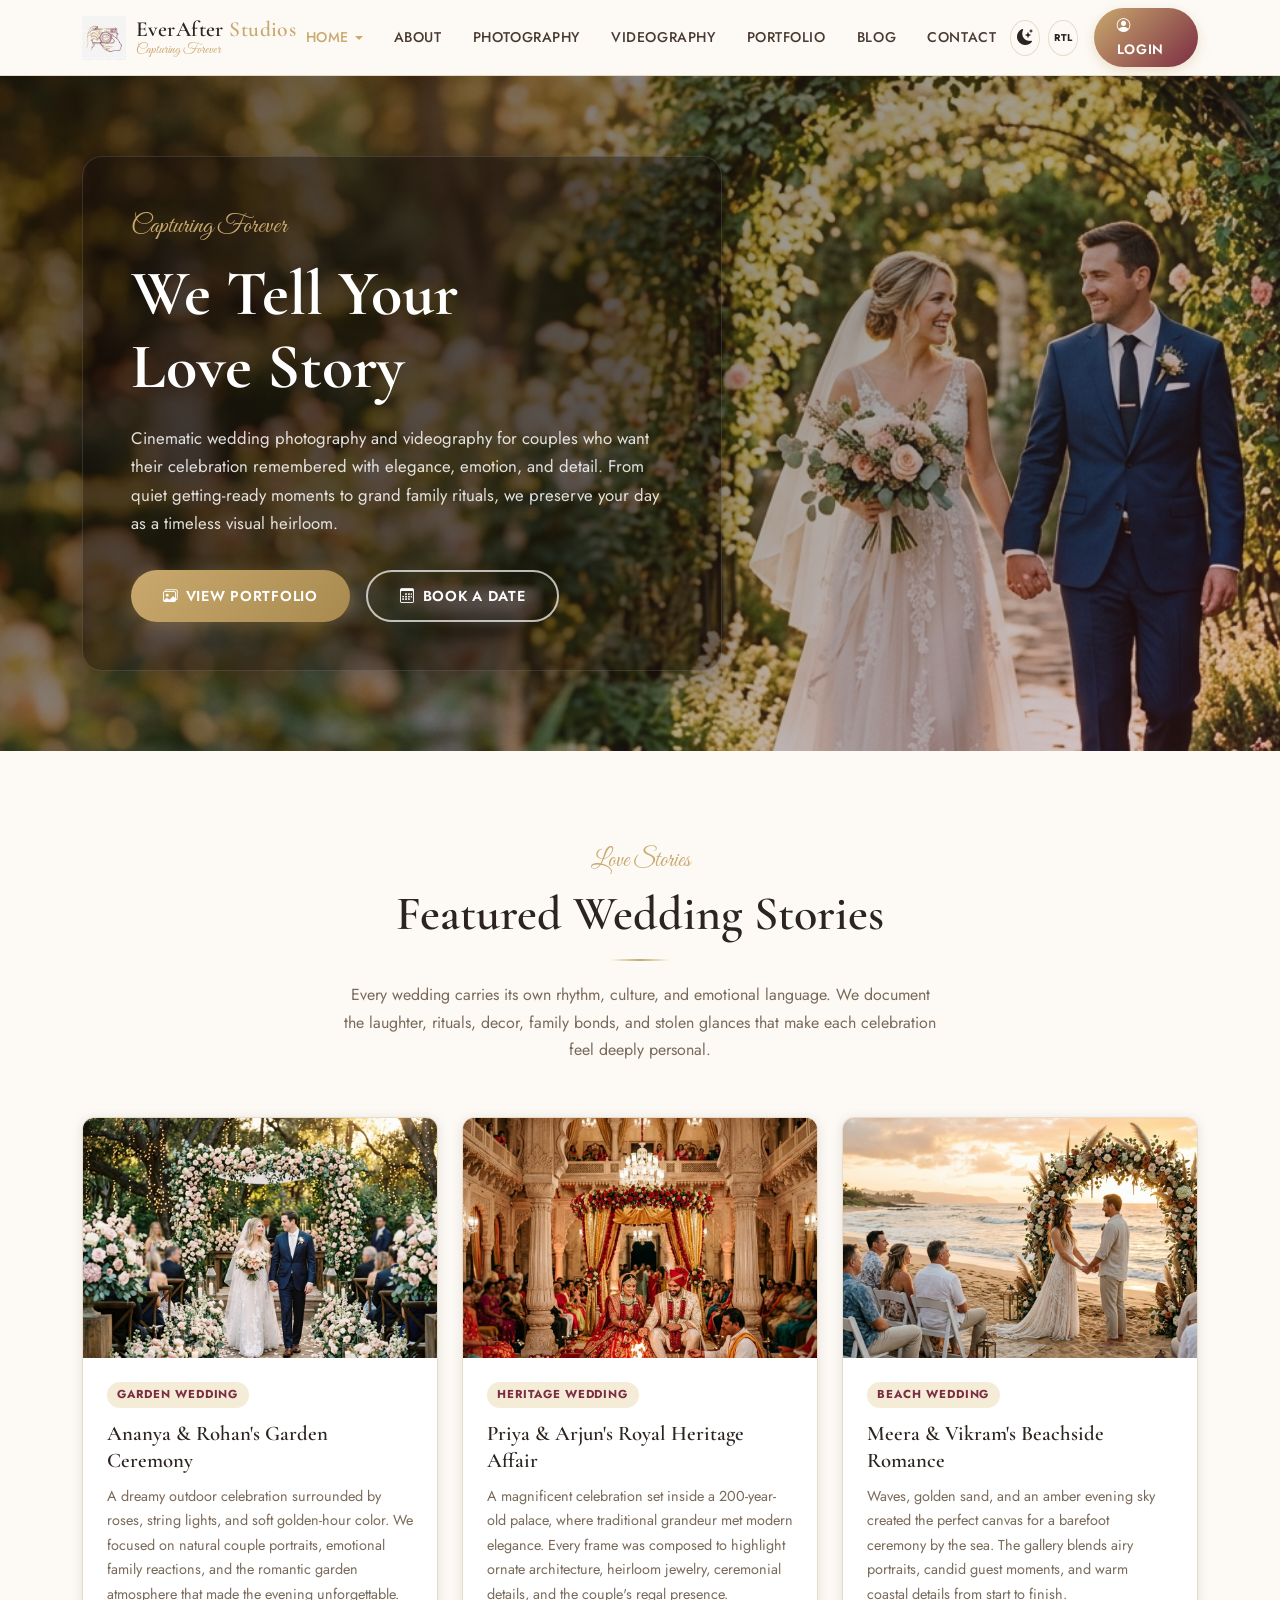
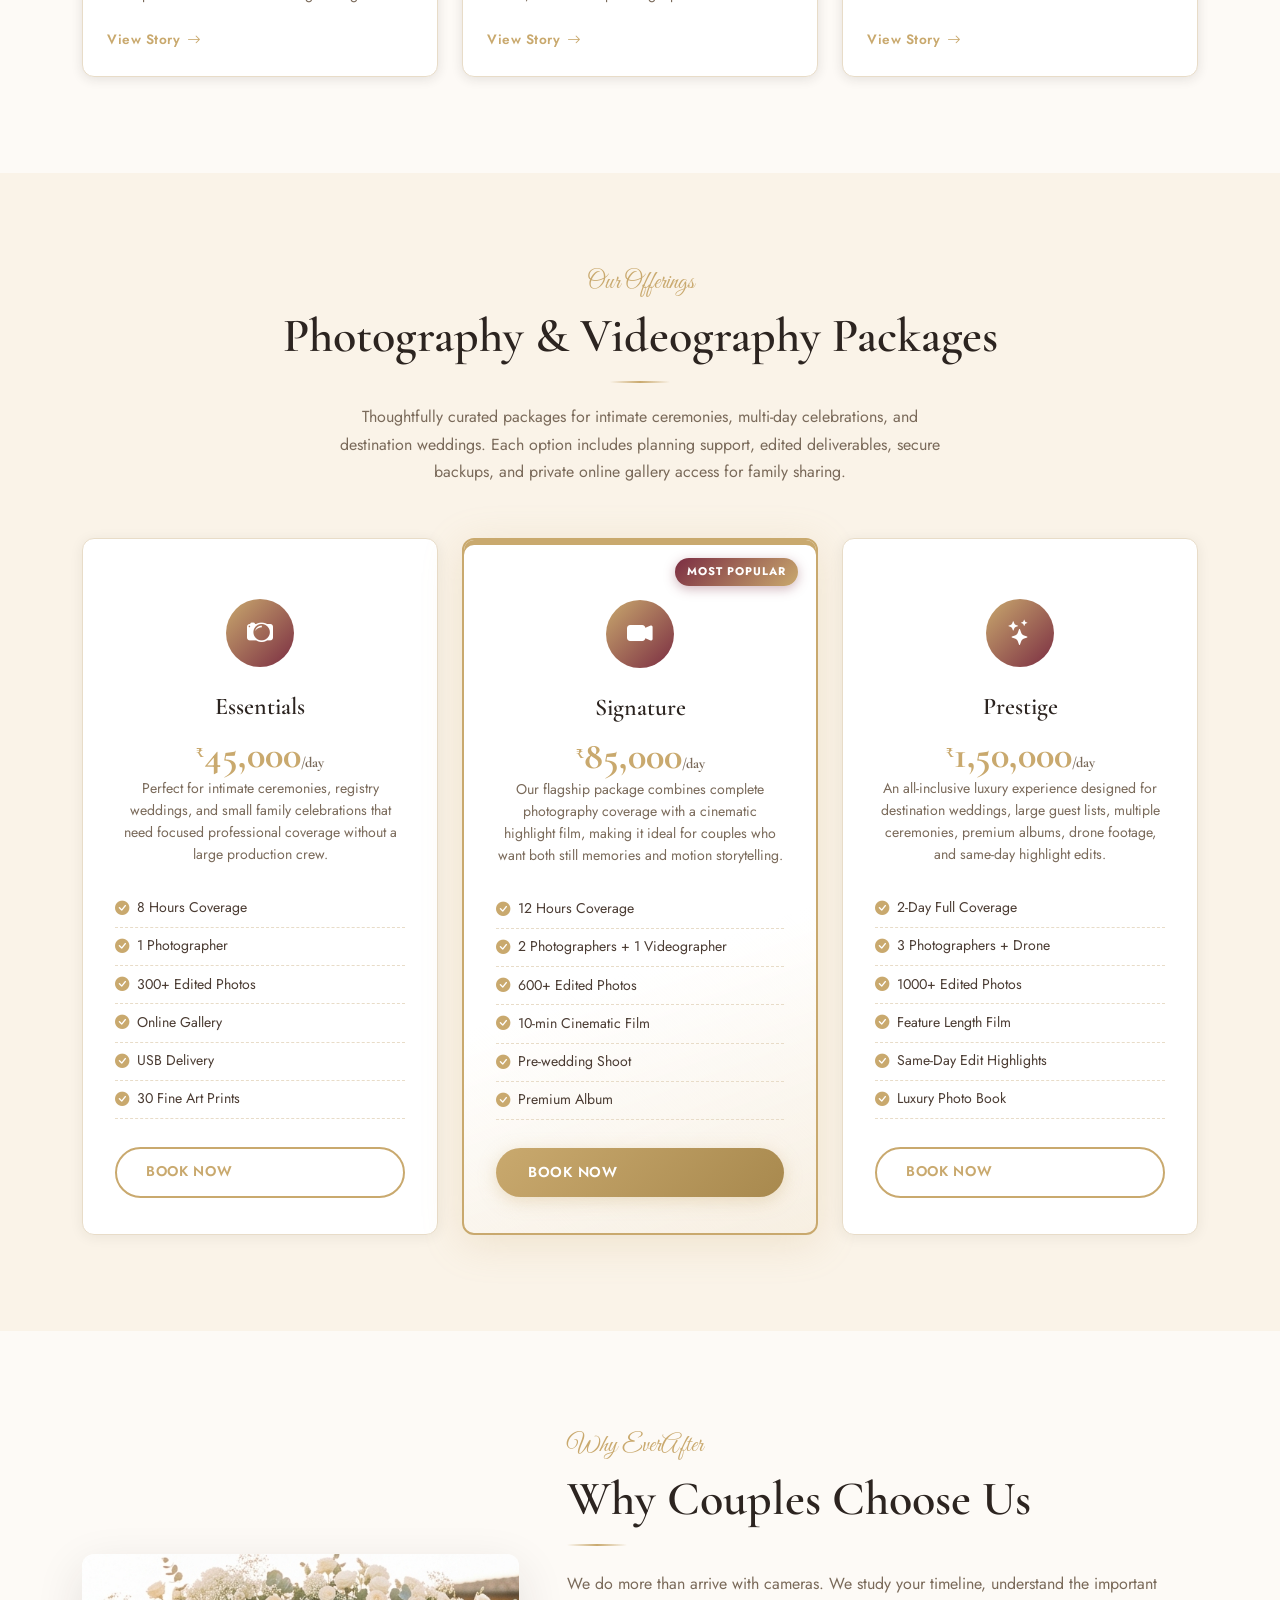
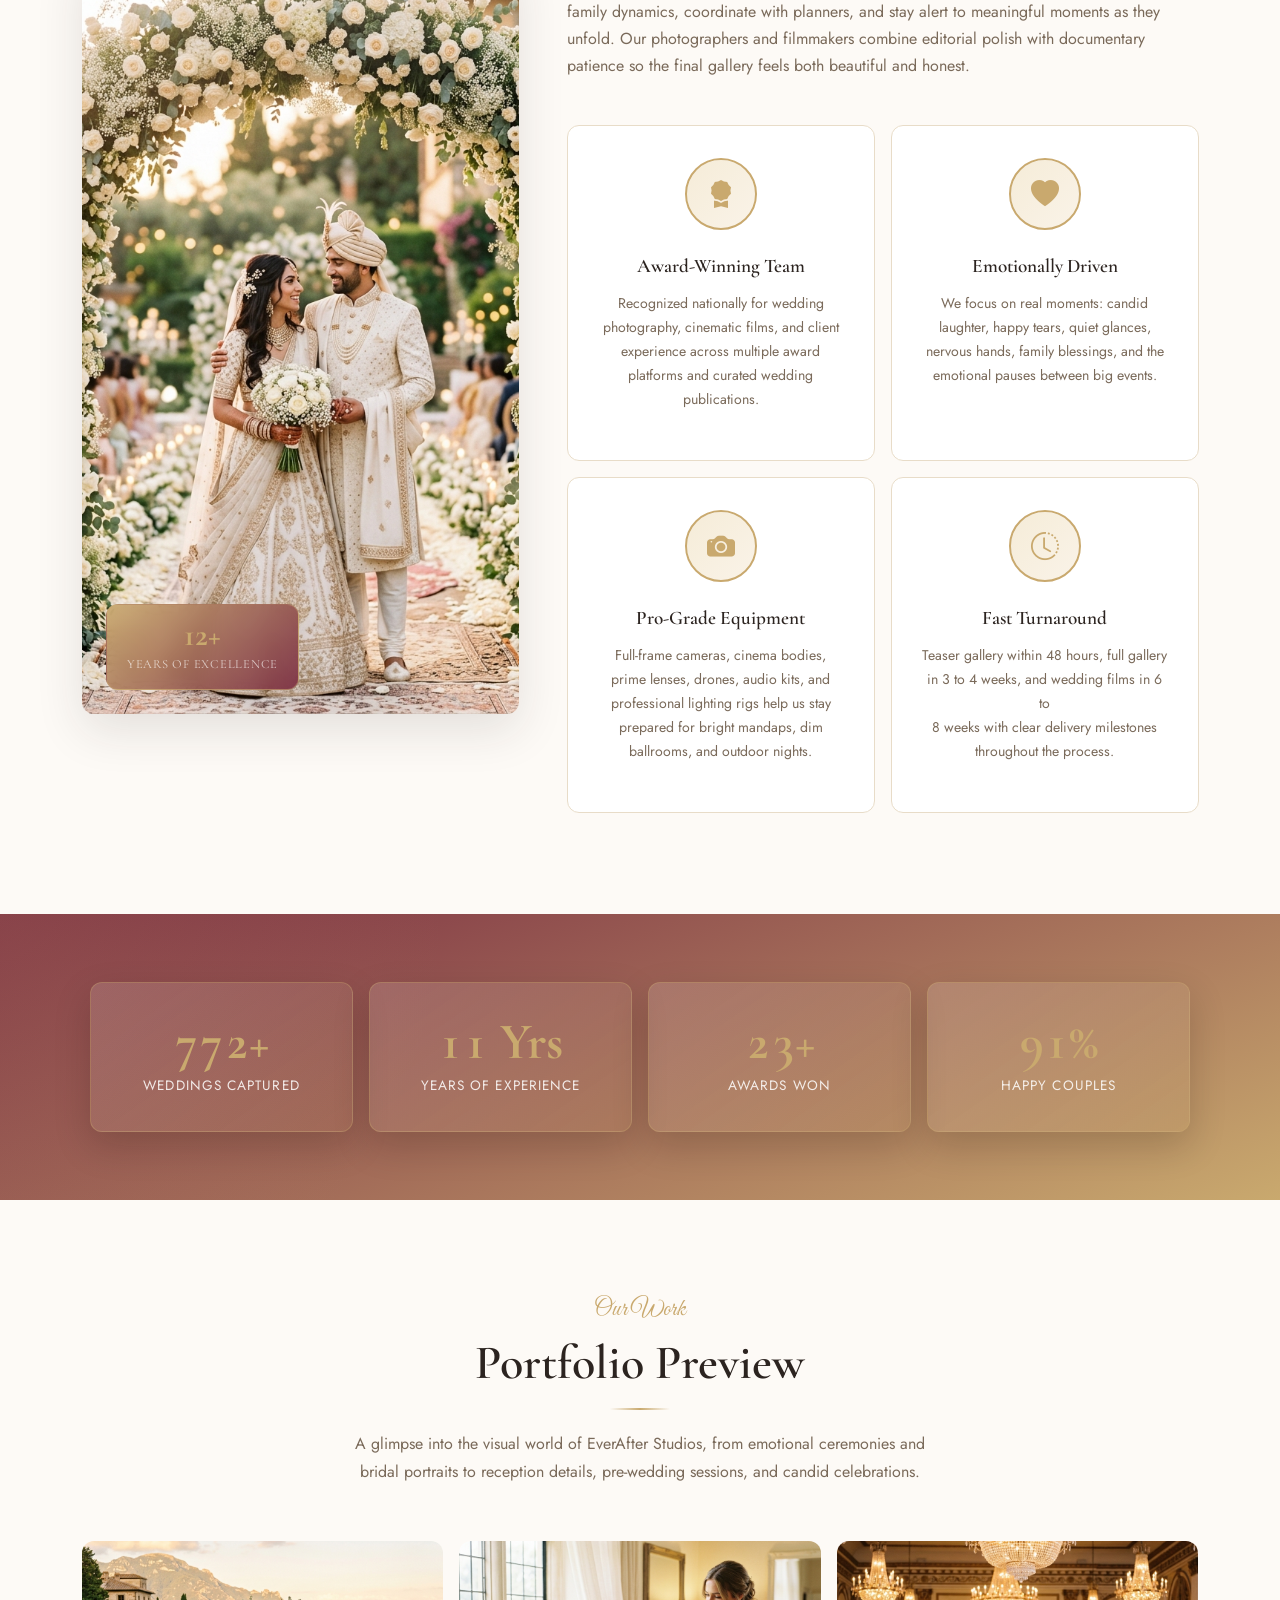
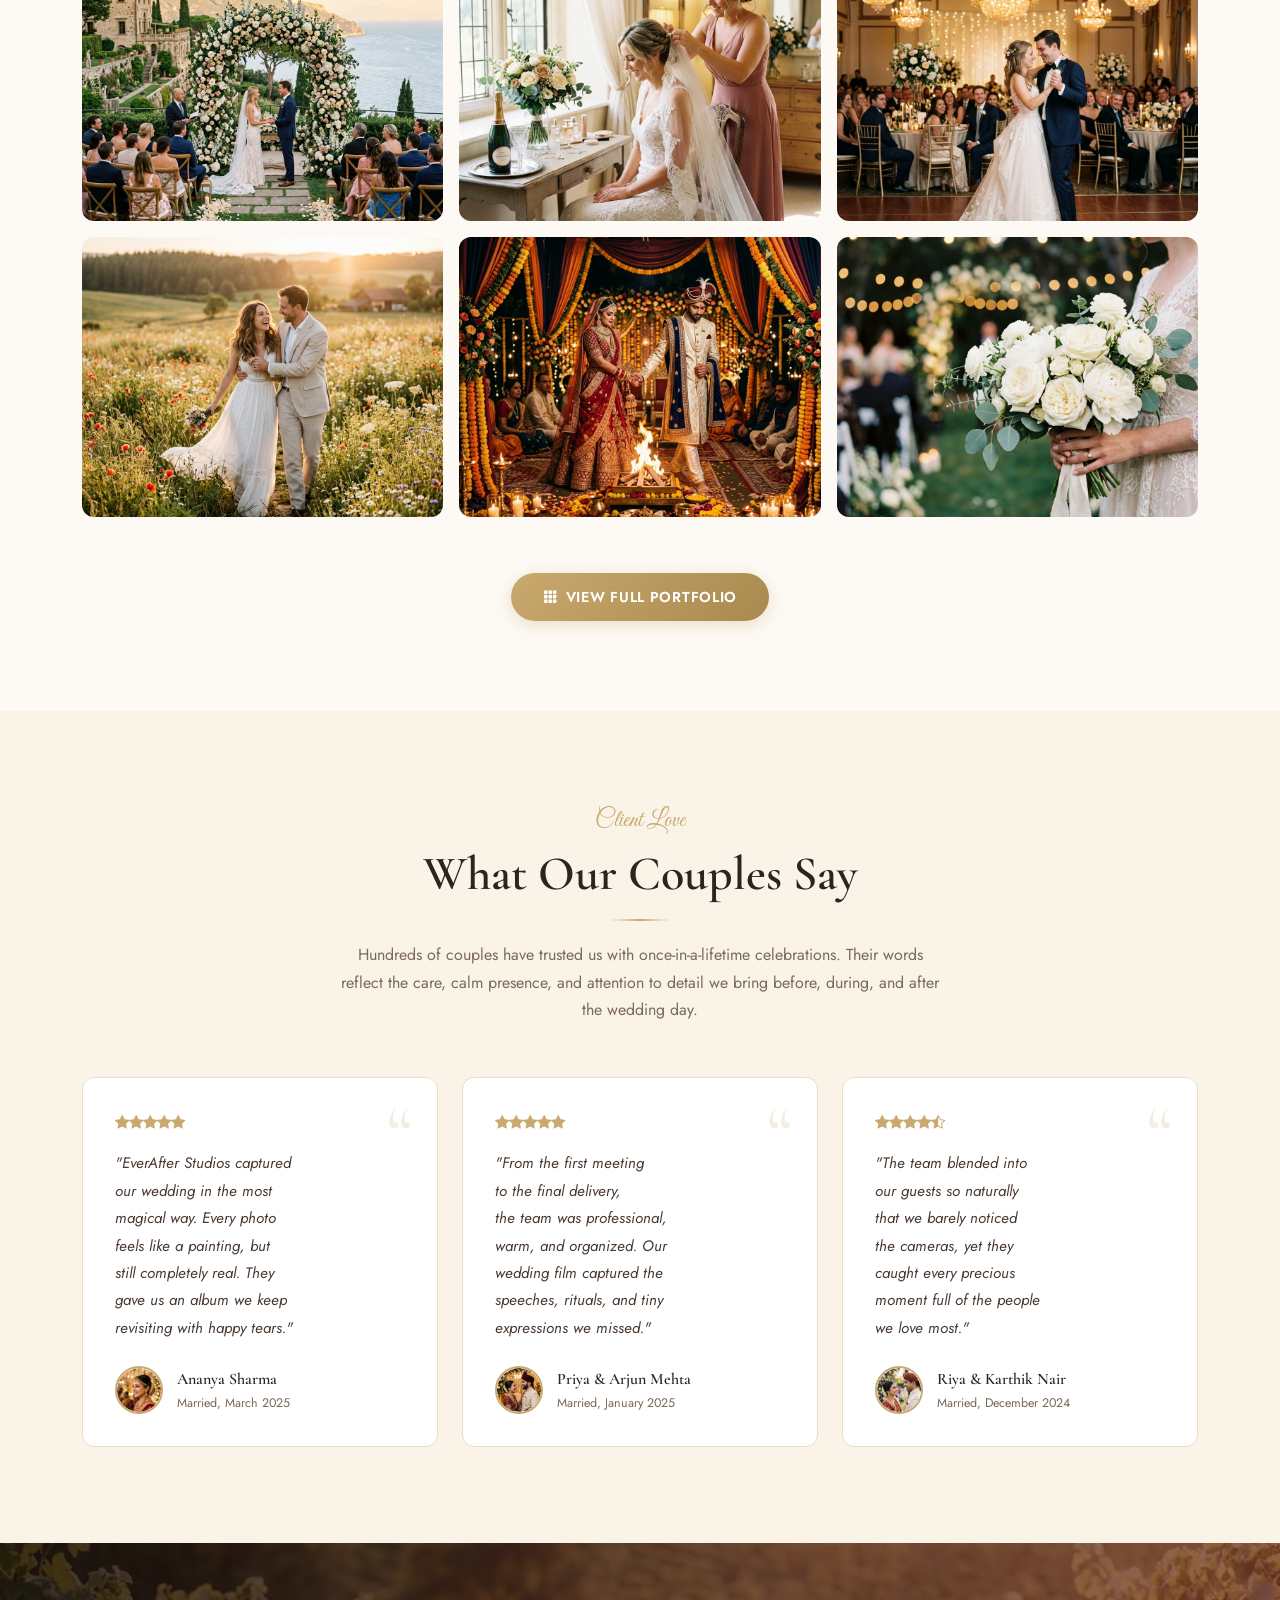
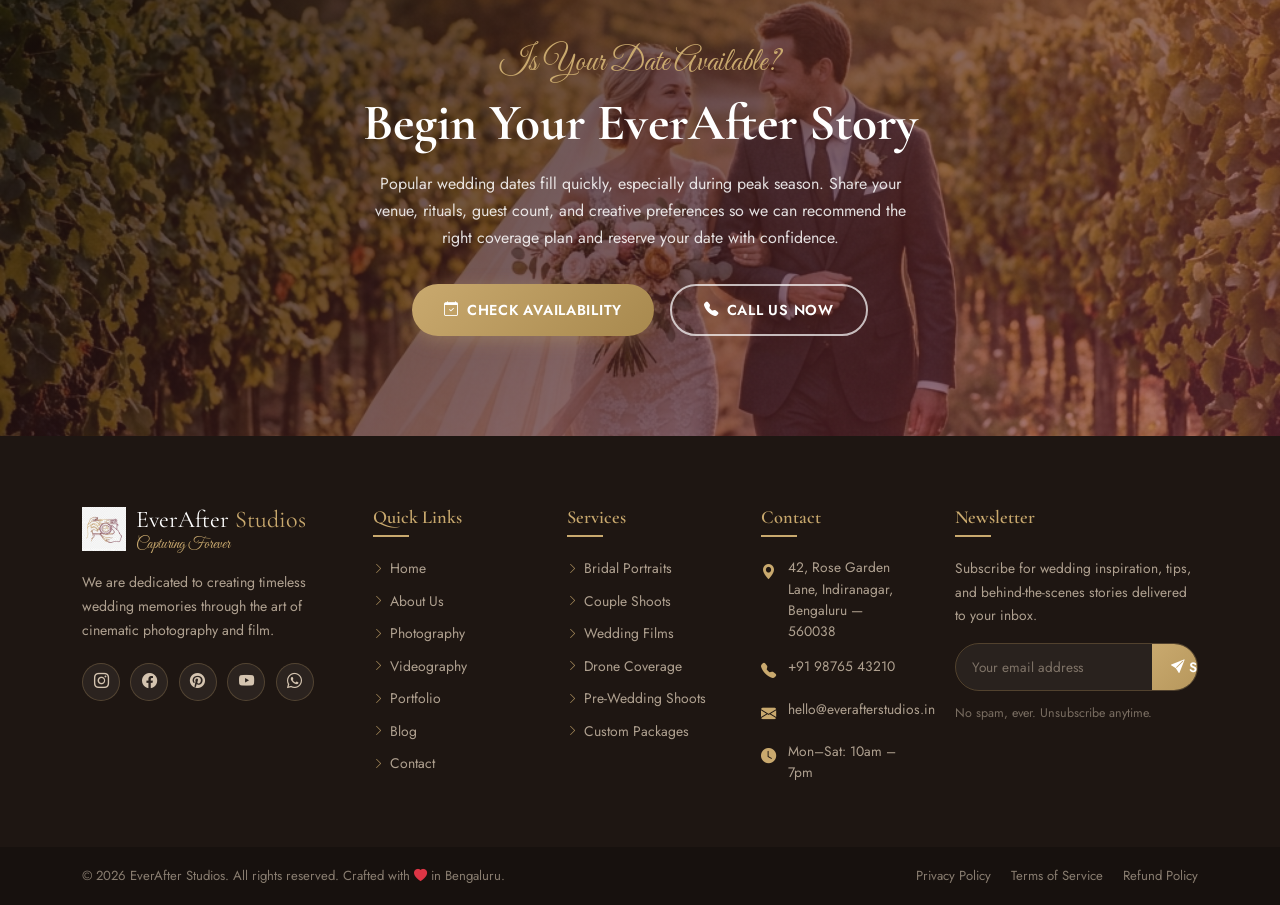
==== index.html @ f7289d17 "changes committed" ====
<!DOCTYPE html>
<html lang="en" dir="ltr" data-theme="light">
<head>
  <meta charset="UTF-8" />
  <meta name="viewport" content="width=device-width, initial-scale=1.0" />
  <link rel="icon" type="image/png" href="assets/images/logo.png" />
  <title>EverAfter Studios — Luxury Wedding Photography & Videography</title>
  <meta name="description" content="EverAfter Studios captures timeless wedding moments with cinematic photography and videography. Premium wedding packages, full portfolio, and booking available." />

  <!-- Bootstrap 5 -->
  <link rel="stylesheet" href="https://cdn.jsdelivr.net/npm/bootstrap@5.3.3/dist/css/bootstrap.min.css" />
  <!-- Bootstrap Icons -->
  <link rel="stylesheet" href="https://cdn.jsdelivr.net/npm/bootstrap-icons@1.11.3/font/bootstrap-icons.min.css" />
  <!-- AOS -->
  <link rel="stylesheet" href="https://cdn.jsdelivr.net/npm/aos@2.3.4/dist/aos.css" />
  <!-- Custom CSS -->
  <link rel="stylesheet" href="assets/css/style.css" />
</head>
<body>

<!-- ═══════════════════════ NAVBAR ═══════════════════════════ -->
<nav class="everafter-navbar navbar navbar-expand-xl" id="mainNavbar">
  <div class="container">
    <!-- Brand -->
    <a class="navbar-brand" href="index.html">
      <img src="assets/images/logo.png" alt="EverAfter Studios Logo" class="brand-logo" onerror="this.style.display='none'" />
      <span class="brand-text"><span class="brand-name">EverAfter <span>Studios</span></span><span class="brand-tagline">Capturing Forever</span></span>
    </a>

    <!-- Mobile: hamburger only -->
    <div class="d-flex align-items-center gap-2 d-xl-none">
      <button class="navbar-toggler" type="button" data-bs-toggle="offcanvas" data-bs-target="#navbarOffcanvas" aria-label="Toggle navigation">
        <span class="navbar-toggler-icon"></span>
      </button>
    </div>

    <!-- Desktop Nav -->
    <div class="collapse navbar-collapse" id="navbarCollapse">
      <ul class="navbar-nav mx-auto gap-1">
        <li class="nav-item dropdown">
          <a class="nav-link dropdown-toggle active" href="#" role="button" data-bs-toggle="dropdown" data-page="index.html">Home</a>
          <ul class="dropdown-menu">
            <li><a class="dropdown-item" href="index.html">Home 1</a></li>
            <li><a class="dropdown-item" href="home2.html">Home 2</a></li>
          </ul>
        </li>
        <li class="nav-item"><a class="nav-link" href="about.html" data-page="about.html">About</a></li>
        <li class="nav-item"><a class="nav-link" href="photography.html" data-page="photography.html">Photography</a></li>
        <li class="nav-item"><a class="nav-link" href="videography.html" data-page="videography.html">Videography</a></li>
        <li class="nav-item"><a class="nav-link" href="portfolio.html" data-page="portfolio.html">Portfolio</a></li>
        <li class="nav-item"><a class="nav-link" href="blog.html" data-page="blog.html">Blog</a></li>
        <li class="nav-item"><a class="nav-link" href="contact.html" data-page="contact.html">Contact</a></li>
      </ul>
      <div class="d-flex align-items-center gap-2">
        <button class="nav-toggle-btn theme-toggle-btn" aria-label="Toggle theme">
          <i class="bi bi-moon-stars-fill theme-icon"></i>
        </button>
        <button class="nav-toggle-btn rtl-toggle-btn" aria-label="Toggle RTL">
          <span class="rtl-icon" aria-hidden="true">RTL</span>
        </button>
        <a href="login.html" class="btn-nav-login nav-link ms-2">
          <i class="bi bi-person-circle me-1"></i> Login
        </a>
      </div>
    </div>
  </div>
</nav>

<!-- Mobile Offcanvas -->
<div class="offcanvas offcanvas-start" id="navbarOffcanvas" tabindex="-1" aria-labelledby="offcanvasLabel">
  <div class="offcanvas-header">
    <a href="index.html" class="navbar-brand">
      <img src="assets/images/logo.png" alt="Logo" class="brand-logo" onerror="this.style.display='none'" />
      <span class="brand-text"><span class="brand-name">EverAfter <span>Studios</span></span><span class="brand-tagline">Capturing Forever</span></span>
    </a>
    <button type="button" class="btn-close" data-bs-dismiss="offcanvas" aria-label="Close"></button>
  </div>
  <div class="offcanvas-body d-flex flex-column p-0">
    <ul class="navbar-nav flex-column">
      <li class="nav-item dropdown">
        <a class="nav-link dropdown-toggle active" href="#" role="button" data-bs-toggle="dropdown" aria-expanded="false">Home</a>
        <ul class="dropdown-menu mobile-home-menu">
          <li><a class="dropdown-item active" href="index.html" data-page="index.html">Home 1</a></li>
          <li><a class="dropdown-item" href="home2.html" data-page="home2.html">Home 2</a></li>
        </ul>
      </li>
      <li class="nav-item"><a class="nav-link" href="about.html" data-page="about.html">About</a></li>
      <li class="nav-item"><a class="nav-link" href="photography.html" data-page="photography.html">Photography</a></li>
      <li class="nav-item"><a class="nav-link" href="videography.html" data-page="videography.html">Videography</a></li>
      <li class="nav-item"><a class="nav-link" href="portfolio.html" data-page="portfolio.html">Portfolio</a></li>
      <li class="nav-item"><a class="nav-link" href="blog.html" data-page="blog.html">Blog</a></li>
      <li class="nav-item"><a class="nav-link" href="contact.html" data-page="contact.html">Contact</a></li>
      <li class="nav-item px-3 py-2">
        <a href="login.html" class="btn-nav-login d-inline-flex align-items-center gap-2 w-100 justify-content-center">
          <i class="bi bi-person-circle"></i> Login
        </a>
      </li>
    </ul>
    <div class="mobile-toggles mt-auto">
      <button class="nav-toggle-btn theme-toggle-btn" aria-label="Toggle theme">
        <i class="bi bi-moon-stars-fill theme-icon"></i>
      </button>
      
      <button class="nav-toggle-btn rtl-toggle-btn" aria-label="Toggle RTL">
        <span class="rtl-icon" aria-hidden="true">RTL</span>
      </button>
    </div>
  </div>
</div>

<!-- ════════════════════════ HERO BANNER ══════════════════════ -->
<section class="page-banner hero-banner">
  <img src="assets/images/home1-hero.jpg" alt="Luxury Wedding Photography" class="banner-img" />
  <div class="banner-overlay"></div>
  <div class="banner-content">
    <div class="container">
      <div class="row">
        <div class="col-lg-7" data-aos="fade-up" data-aos-duration="1100">
          <div class="banner-card">
            <span class="banner-tag">Capturing Forever</span>
            <h1 class="banner-title">We Tell Your<br />Love Story</h1>
            <p class="banner-desc">Cinematic wedding photography and videography for couples who want their celebration remembered with elegance, emotion, and detail. From quiet getting-ready moments to grand family rituals, we preserve your day as a timeless visual heirloom.</p>
            <div class="d-flex flex-wrap gap-3">
              <a href="portfolio.html" class="btn-primary-ea">
                <i class="bi bi-images"></i> View Portfolio
              </a>
              <a href="contact.html" class="btn-outline-ea">
                <i class="bi bi-calendar3"></i> Book a Date
              </a>
            </div>
          </div>
        </div>
      </div>
    </div>
  </div>
</section>

<!-- ═══════════════ FEATURED WEDDING STORIES ═══════════════ -->
<section class="section-pad">
  <div class="container">
    <div class="text-center mb-5" data-aos="fade-up">
      <span class="section-label">Love Stories</span>
      <h2 class="section-title">Featured Wedding Stories</h2>
      <div class="gold-divider"></div>
      <p class="section-subtitle">Every wedding carries its own rhythm, culture, and emotional language. We document the laughter, rituals, decor, family bonds, and stolen glances that make each celebration feel deeply personal.</p>
    </div>
    <div class="row g-4 row-center-last">
      <div class="col-md-6 col-lg-4" data-aos="fade-up" data-aos-delay="100">
        <div class="card-equal-height">
          <div class="card-img-wrapper">
            <img src="assets/images/story-garden.jpg" alt="Ananya & Rohan Wedding" class="card-img-fixed" onerror="this.style.background='linear-gradient(135deg,#C9A96E,#7B2D42)';this.style.height='240px'" />
          </div>
          <div class="card-body-ea">
            <span class="blog-cat">Garden Wedding</span>
            <h3 class="card-title-ea">Ananya &amp; Rohan's Garden Ceremony</h3>
            <p class="card-text-ea">A dreamy outdoor celebration surrounded by roses, string lights, and soft golden-hour color. We focused on natural couple portraits, emotional family reactions, and the romantic garden atmosphere that made the evening unforgettable.</p>
            <div class="card-footer-ea">
              <a href="portfolio.html" class="blog-read-more">View Story <i class="bi bi-arrow-right"></i></a>
            </div>
          </div>
        </div>
      </div>
      <div class="col-md-6 col-lg-4" data-aos="fade-up" data-aos-delay="200">
        <div class="card-equal-height">
          <div class="card-img-wrapper">
            <img src="assets/images/story-heritage.jpg" alt="Priya & Arjun Wedding" class="card-img-fixed" onerror="this.style.background='linear-gradient(135deg,#C08080,#C9A96E)';this.style.height='240px'" />
          </div>
          <div class="card-body-ea">
            <span class="blog-cat">Heritage Wedding</span>
            <h3 class="card-title-ea">Priya &amp; Arjun's Royal Heritage Affair</h3>
            <p class="card-text-ea">A magnificent celebration set inside a 200-year-old palace, where traditional grandeur met modern elegance. Every frame was composed to highlight ornate architecture, heirloom jewelry, ceremonial details, and the couple's regal presence.</p>
            <div class="card-footer-ea">
              <a href="portfolio.html" class="blog-read-more">View Story <i class="bi bi-arrow-right"></i></a>
            </div>
          </div>
        </div>
      </div>
      <div class="col-md-6 col-lg-4" data-aos="fade-up" data-aos-delay="300">
        <div class="card-equal-height">
          <div class="card-img-wrapper">
            <img src="assets/images/story-beach.jpg" alt="Meera & Vikram Wedding" class="card-img-fixed" onerror="this.style.background='linear-gradient(135deg,#7B2D42,#C9A96E)';this.style.height='240px'" />
          </div>
          <div class="card-body-ea">
            <span class="blog-cat">Beach Wedding</span>
            <h3 class="card-title-ea">Meera &amp; Vikram's Beachside Romance</h3>
            <p class="card-text-ea beachside-story-text">
              <span class="beach-line-mobile">Waves, golden sand, and an amber evening sky created the perfect canvas for a barefoot ceremony by the sea. The gallery blends airy portraits, candid guest moments, and warm coastal details from start to finish.</span>
              <span class="beach-line-tablet">Waves, golden sand, and an amber</span><span class="beach-line-tablet">evening sky created the perfect</span><span class="beach-line-tablet">canvas for a barefoot ceremony by</span><span class="beach-line-tablet">the sea. The gallery blends airy</span><span class="beach-line-tablet">portraits, candid guest moments,</span><span class="beach-line-tablet">and warm coastal details from</span><span class="beach-line-tablet">start to finish.</span>
              <span class="beach-line-desktop">Waves, golden sand, and an amber evening sky</span><span class="beach-line-desktop">created the perfect canvas for a barefoot</span><span class="beach-line-desktop">ceremony by the sea. The gallery blends airy</span><span class="beach-line-desktop">portraits, candid guest moments, and warm</span><span class="beach-line-desktop">coastal details from start to finish.</span>
            </p>
            <div class="card-footer-ea">
              <a href="portfolio.html" class="blog-read-more">View Story <i class="bi bi-arrow-right"></i></a>
            </div>
          </div>
        </div>
      </div>
    </div>
  </div>
</section>

<!-- ═════════════════════ PACKAGES ════════════════════════ -->
<section class="section-pad bg-surface">
  <div class="container">
    <div class="text-center mb-5" data-aos="fade-up">
      <span class="section-label">Our Offerings</span>
      <h2 class="section-title">Photography &amp; Videography Packages</h2>
      <div class="gold-divider"></div>
      <p class="section-subtitle">Thoughtfully curated packages for intimate ceremonies, multi-day celebrations, and destination weddings. Each option includes planning support, edited deliverables, secure backups, and private online gallery access for family sharing.</p>
    </div>
    <div class="row g-4 row-center-last">
      <div class="col-md-6 col-lg-4" data-aos="zoom-in" data-aos-delay="100">
        <div class="package-card h-100">
          <div class="package-icon"><i class="bi bi-camera2"></i></div>
          <div class="package-name">Essentials</div>
          <div class="package-price"><sup>&#8377;</sup>45,000<span>/day</span></div>
          <p class="package-desc">Perfect for intimate ceremonies, registry weddings, and small family celebrations that need focused professional coverage without a large production crew.</p>
          <ul class="package-features">
            <li><i class="bi bi-check-circle-fill"></i> 8 Hours Coverage</li>
            <li><i class="bi bi-check-circle-fill"></i> 1 Photographer</li>
            <li><i class="bi bi-check-circle-fill"></i> 300+ Edited Photos</li>
            <li><i class="bi bi-check-circle-fill"></i> Online Gallery</li>
            <li><i class="bi bi-check-circle-fill"></i> USB Delivery</li>
            <li><i class="bi bi-check-circle-fill"></i> 30 Fine Art Prints</li>
          </ul>
          <a href="contact.html" class="btn-outline-gold mt-auto">Book Now</a>
        </div>
      </div>
      <div class="col-md-6 col-lg-4" data-aos="zoom-in" data-aos-delay="200">
        <div class="package-card featured h-100">
          <span class="package-badge">Most Popular</span>
          <div class="package-icon"><i class="bi bi-camera-video-fill"></i></div>
          <div class="package-name">Signature</div>
          <div class="package-price"><sup>&#8377;</sup>85,000<span>/day</span></div>
          <p class="package-desc">Our flagship package combines complete photography coverage with a cinematic highlight film, making it ideal for couples who want both still memories and motion storytelling.</p>
          <ul class="package-features">
            <li><i class="bi bi-check-circle-fill"></i> 12 Hours Coverage</li>
            <li><i class="bi bi-check-circle-fill"></i> 2 Photographers + 1 Videographer</li>
            <li><i class="bi bi-check-circle-fill"></i> 600+ Edited Photos</li>
            <li><i class="bi bi-check-circle-fill"></i> 10-min Cinematic Film</li>
            <li><i class="bi bi-check-circle-fill"></i> Pre-wedding Shoot</li>
            <li><i class="bi bi-check-circle-fill"></i> Premium Album</li>
          </ul>
          <a href="contact.html" class="btn-primary-ea mt-auto">Book Now</a>
        </div>
      </div>
      <div class="col-md-6 col-lg-4" data-aos="zoom-in" data-aos-delay="300">
        <div class="package-card h-100">
          <div class="package-icon"><i class="bi bi-stars"></i></div>
          <div class="package-name">Prestige</div>
          <div class="package-price"><sup>&#8377;</sup>1,50,000<span>/day</span></div>
          <p class="package-desc">An all-inclusive luxury experience designed for destination weddings, large guest lists, multiple ceremonies, premium albums, drone footage, and same-day highlight edits.</p>
          <ul class="package-features">
            <li><i class="bi bi-check-circle-fill"></i> 2-Day Full Coverage</li>
            <li><i class="bi bi-check-circle-fill"></i> 3 Photographers + Drone</li>
            <li><i class="bi bi-check-circle-fill"></i> 1000+ Edited Photos</li>
            <li><i class="bi bi-check-circle-fill"></i> Feature Length Film</li>
            <li><i class="bi bi-check-circle-fill"></i> Same-Day Edit Highlights</li>
            <li><i class="bi bi-check-circle-fill"></i> Luxury Photo Book</li>
          </ul>
          <a href="contact.html" class="btn-outline-gold mt-auto">Book Now</a>
        </div>
      </div>
    </div>
  </div>
</section>

<!-- ═══════════════════ WHY CHOOSE US ══════════════════════ -->
<section class="section-pad">
  <div class="container">
    <div class="row align-items-center g-5">
      <div class="col-lg-5 pt-lg-4" data-aos="fade-right" data-aos-duration="1100">
        <div class="img-reveal-wrap home-why-image">
          <img src="assets/images/gallery-06.jpg" alt="EverAfter Studios Photographer" onerror="this.style.background='linear-gradient(135deg,#C9A96E22,#7B2D4222)';this.alt=''" />
          <div class="img-badge">
            <div class="badge-num">12+</div>
            <div class="badge-lbl">Years of Excellence</div>
          </div>
        </div>
      </div>
      <div class="col-lg-7" data-aos="fade-left" data-aos-duration="1100">
        <span class="section-label">Why EverAfter</span>
        <h2 class="section-title text-start">Why Couples Choose Us</h2>
        <div class="gold-divider" style="margin:0 0 1.5rem"></div>
        <p class="text-muted-ea mb-4">We do more than arrive with cameras. We study your timeline, understand the important family dynamics, coordinate with planners, and stay alert to meaningful moments as they unfold. Our photographers and filmmakers combine editorial polish with documentary patience so the final gallery feels both beautiful and honest.</p>
        <div class="row g-3 mt-1">
          <div class="col-sm-6" data-aos="fade-up" data-aos-delay="100">
            <div class="feature-card">
              <div class="feature-icon"><i class="bi bi-award-fill"></i></div>
              <div class="feature-title">Award-Winning Team</div>
              <p class="feature-text">Recognized nationally for wedding photography, cinematic films, and client experience across multiple award platforms and curated wedding publications.</p>
            </div>
          </div>
          <div class="col-sm-6" data-aos="fade-up" data-aos-delay="200">
            <div class="feature-card">
              <div class="feature-icon"><i class="bi bi-heart-fill"></i></div>
              <div class="feature-title">Emotionally Driven</div>
              <p class="feature-text">We focus on real moments: candid laughter, happy tears, quiet glances, nervous hands, family blessings, and the emotional pauses between big events.</p>
            </div>
          </div>
          <div class="col-sm-6" data-aos="fade-up" data-aos-delay="300">
            <div class="feature-card">
              <div class="feature-icon"><i class="bi bi-camera-fill"></i></div>
              <div class="feature-title">Pro-Grade Equipment</div>
              <p class="feature-text">Full-frame cameras, cinema bodies, prime lenses, drones, audio kits, and professional lighting rigs help us stay prepared for bright mandaps, dim ballrooms, and outdoor nights.</p>
            </div>
          </div>
          <div class="col-sm-6" data-aos="fade-up" data-aos-delay="400">
            <div class="feature-card">
              <div class="feature-icon"><i class="bi bi-clock-history"></i></div>
              <div class="feature-title">Fast Turnaround</div>
              <p class="feature-text fast-turnaround-text">Teaser gallery within 48 hours, full gallery<br class="desktop-break" /> in 3 to 4 weeks, and wedding films in 6 to<br class="desktop-break" /> 8 weeks with clear delivery milestones<br class="desktop-break" /> throughout the process.</p>
            </div>
          </div>
        </div>
      </div>
    </div>
  </div>
</section>

<!-- ══════════════════ STATS BAR ══════════════════════════ -->
<section class="stats-bar" data-aos="fade-up">
  <div class="container">
    <div class="row g-0 text-center">
      <div class="col-6 col-md-3">
        <div class="stat-item">
          <div class="stat-number" data-count="850" data-suffix="+">0+</div>
          <div class="stat-label">Weddings Captured</div>
        </div>
      </div>
      <div class="col-6 col-md-3">
        <div class="stat-item">
          <div class="stat-number" data-count="12" data-suffix=" Yrs">0 Yrs</div>
          <div class="stat-label">Years of Experience</div>
        </div>
      </div>
      <div class="col-6 col-md-3">
        <div class="stat-item">
          <div class="stat-number" data-count="24" data-suffix="+">0+</div>
          <div class="stat-label">Awards Won</div>
        </div>
      </div>
      <div class="col-6 col-md-3">
        <div class="stat-item">
          <div class="stat-number" data-count="98" data-suffix="%">0%</div>
          <div class="stat-label">Happy Couples</div>
        </div>
      </div>
    </div>
  </div>
</section>

<!-- ════════════════ PORTFOLIO PREVIEW ════════════════════ -->
<section class="section-pad">
  <div class="container">
    <div class="text-center mb-5" data-aos="fade-up">
      <span class="section-label">Our Work</span>
      <h2 class="section-title">Portfolio Preview</h2>
      <div class="gold-divider"></div>
      <p class="section-subtitle">A glimpse into the visual world of EverAfter Studios, from emotional ceremonies and bridal portraits to reception details, pre-wedding sessions, and candid celebrations.</p>
    </div>
    <div class="gallery-grid" data-aos="fade-up" data-aos-delay="100">
      <div class="gallery-item" data-src="assets/images/gallery-01.jpg">
        <img src="assets/images/gallery-01.jpg" alt="Wedding Ceremony" onerror="this.style.background='linear-gradient(135deg,#C9A96E,#7B2D42)';this.alt=''" />
        <div class="gallery-overlay">
          <div class="gallery-overlay-content"><h5>Vow Exchange</h5><small>Garden Wedding</small></div>
        </div>
        <div class="gallery-zoom-btn"><i class="bi bi-zoom-in"></i></div>
      </div>
      <div class="gallery-item" data-src="assets/images/gallery-02.jpg">
        <img src="assets/images/gallery-02.jpg" alt="Bride Preparation" onerror="this.style.background='linear-gradient(135deg,#C08080,#C9A96E)';this.alt=''" />
        <div class="gallery-overlay">
          <div class="gallery-overlay-content"><h5>Getting Ready</h5><small>Bridal Portraits</small></div>
        </div>
        <div class="gallery-zoom-btn"><i class="bi bi-zoom-in"></i></div>
      </div>
      <div class="gallery-item" data-src="assets/images/gallery-03.jpg">
        <img src="assets/images/gallery-03.jpg" alt="First Dance" onerror="this.style.background='linear-gradient(135deg,#7B2D42,#C08080)';this.alt=''" />
        <div class="gallery-overlay">
          <div class="gallery-overlay-content"><h5>First Dance</h5><small>Reception</small></div>
        </div>
        <div class="gallery-zoom-btn"><i class="bi bi-zoom-in"></i></div>
      </div>
      <div class="gallery-item" data-src="assets/images/gallery-04.jpg">
        <img src="assets/images/gallery-04.jpg" alt="Pre-wedding Shoot" onerror="this.style.background='linear-gradient(135deg,#A8894E,#C9A96E)';this.alt=''" />
        <div class="gallery-overlay">
          <div class="gallery-overlay-content"><h5>Golden Hour Shoot</h5><small>Pre-Wedding</small></div>
        </div>
        <div class="gallery-zoom-btn"><i class="bi bi-zoom-in"></i></div>
      </div>
      <div class="gallery-item" data-src="assets/images/gallery-05.jpg">
        <img src="assets/images/gallery-05.jpg" alt="Traditional Wedding" onerror="this.style.background='linear-gradient(135deg,#7B2D42,#A8894E)';this.alt=''" />
        <div class="gallery-overlay">
          <div class="gallery-overlay-content"><h5>Traditional Ceremony</h5><small>Cultural Wedding</small></div>
        </div>
        <div class="gallery-zoom-btn"><i class="bi bi-zoom-in"></i></div>
      </div>
      <div class="gallery-item" data-src="assets/images/gallery-01.jpg">
        <img src="assets/images/forgot-bg.jpg" alt="Candid Moments" onerror="this.style.background='linear-gradient(135deg,#C08080,#7B2D42)';this.alt=''" />
        <div class="gallery-overlay">
          <div class="gallery-overlay-content"><h5>Candid Joy</h5><small>Reception</small></div>
        </div>
        <div class="gallery-zoom-btn"><i class="bi bi-zoom-in"></i></div>
      </div>
    </div>
    <div class="text-center mt-5" data-aos="fade-up">
      <a href="portfolio.html" class="btn-primary-ea"><i class="bi bi-grid-3x3-gap-fill"></i> View Full Portfolio</a>
    </div>
  </div>
</section>

<!-- ════════════════ TESTIMONIALS ═════════════════════════ -->
<section class="section-pad bg-surface">
  <div class="container">
    <div class="text-center mb-5" data-aos="fade-up">
      <span class="section-label">Client Love</span>
      <h2 class="section-title">What Our Couples Say</h2>
      <div class="gold-divider"></div>
      <p class="section-subtitle">Hundreds of couples have trusted us with once-in-a-lifetime celebrations. Their words reflect the care, calm presence, and attention to detail we bring before, during, and after the wedding day.</p>
    </div>
    <div class="row g-4 row-center-last testimonials-grid">
      <div class="col-md-6 col-lg-4" data-aos="fade-up" data-aos-delay="100">
        <div class="testimonial-card">
          <div class="stars-wrap">
            <i class="bi bi-star-fill"></i><i class="bi bi-star-fill"></i><i class="bi bi-star-fill"></i><i class="bi bi-star-fill"></i><i class="bi bi-star-fill"></i>
          </div>
          <p class="testimonial-text testimonial-six-line">
            <span class="testimonial-mobile-text">"EverAfter Studios captured our wedding in the most magical way. Every photo feels like a painting, but still feels completely real. They guided us gently, handled our families with patience, and gave us an album we keep revisiting with happy tears."</span>
            <span class="testimonial-tablet-line">"EverAfter Studios captured our wedding</span><span class="testimonial-tablet-line">in the most magical way. Every photo</span><span class="testimonial-tablet-line">feels like a painting, but still feels</span><span class="testimonial-tablet-line">completely real. They guided us gently,</span><span class="testimonial-tablet-line">handled our families with patience, and</span><span class="testimonial-tablet-line">gave us happy tears."</span>
            <span class="testimonial-desktop-line">"EverAfter Studios captured</span><span class="testimonial-desktop-line">our wedding in the most</span><span class="testimonial-desktop-line">magical way. Every photo</span><span class="testimonial-desktop-line">feels like a painting, but</span><span class="testimonial-desktop-line">still completely real. They</span><span class="testimonial-desktop-line">gave us an album we keep</span><span class="testimonial-desktop-line">revisiting with happy tears."</span>
          </p>
          <div class="testimonial-author">
            <img src="assets/images/avatar-ananya.jpg" alt="Ananya Sharma" class="testimonial-avatar" />
            <div>
              <div class="testimonial-name">Ananya Sharma</div>
              <div class="testimonial-role">Married, March 2025</div>
            </div>
          </div>
        </div>
      </div>
      <div class="col-md-6 col-lg-4" data-aos="fade-up" data-aos-delay="200">
        <div class="testimonial-card">
          <div class="stars-wrap">
            <i class="bi bi-star-fill"></i><i class="bi bi-star-fill"></i><i class="bi bi-star-fill"></i><i class="bi bi-star-fill"></i><i class="bi bi-star-fill"></i>
          </div>
          <p class="testimonial-text testimonial-desktop-lines"><span>"From the first meeting</span><span>to the final delivery,</span><span>the team was professional,</span><span>warm, and organized. Our</span><span>wedding film captured the</span><span>speeches, rituals, and tiny</span><span>expressions we missed."</span></p>
          <div class="testimonial-author">
            <img src="assets/images/avatar-priya.jpg" alt="Priya & Arjun Mehta" class="testimonial-avatar" />
            <div>
              <div class="testimonial-name">Priya &amp; Arjun Mehta</div>
              <div class="testimonial-role">Married, January 2025</div>
            </div>
          </div>
        </div>
      </div>
      <div class="col-md-6 col-lg-4" data-aos="fade-up" data-aos-delay="300">
        <div class="testimonial-card">
          <div class="stars-wrap">
            <i class="bi bi-star-fill"></i><i class="bi bi-star-fill"></i><i class="bi bi-star-fill"></i><i class="bi bi-star-fill"></i><i class="bi bi-star-half"></i>
          </div>
          <p class="testimonial-text testimonial-desktop-lines"><span>"The team blended into</span><span>our guests so naturally</span><span>that we barely noticed</span><span>the cameras, yet they</span><span>caught every precious</span><span>moment full of the people</span><span>we love most."</span></p>
          <div class="testimonial-author">
            <img src="assets/images/avatar-riya.jpg" alt="Riya & Karthik Nair" class="testimonial-avatar" />
            <div>
              <div class="testimonial-name">Riya &amp; Karthik Nair</div>
              <div class="testimonial-role">Married, December 2024</div>
            </div>
          </div>
        </div>
      </div>
    </div>
  </div>
</section>

<!-- ════════════════ DATE AVAILABILITY CTA ════════════════ -->
<section class="cta-section">
  <img src="assets/images/cta-home.jpg" alt="Book EverAfter Studios" class="banner-img" onerror="this.style.display='none'" />
  <div class="cta-overlay"></div>
  <div class="cta-content container" data-aos="zoom-in" data-aos-duration="1000">
    <span class="script-font d-block mb-2" style="font-size:2rem">Is Your Date Available?</span>
    <h2 class="cta-title">Begin Your EverAfter Story</h2>
    <p class="cta-text">Popular wedding dates fill quickly, especially during peak season. Share your venue, rituals, guest count, and creative preferences so we can recommend the right coverage plan and reserve your date with confidence.</p>
    <div class="d-flex flex-wrap gap-3 justify-content-center">
      <a href="contact.html" class="btn-primary-ea"><i class="bi bi-calendar-check"></i> Check Availability</a>
      <a href="tel:+919876543210" class="btn-outline-ea"><i class="bi bi-telephone-fill"></i> Call Us Now</a>
    </div>
  </div>
</section>

<!-- ════════════════════════ FOOTER ═══════════════════════ -->
<footer class="site-footer">
  <div class="container">
    <div class="row g-5">
      <!-- Brand -->
      <div class="col-lg-3 col-md-6">
        <div class="footer-brand">
          <a class="footer-brand-link" href="index.html" aria-label="EverAfter Studios home"><img src="assets/images/logo.png" alt="EverAfter Studios" class="footer-brand-logo" onerror="this.style.display='none'" /><span class="footer-brand-text"><span class="brand-name-footer">EverAfter <span>Studios</span></span><span class="script-sub">Capturing Forever</span></span></a>
          <p>We are dedicated to creating timeless wedding memories through the art of cinematic photography and film.</p>
          <div class="footer-social">
            <a href="#" aria-label="Instagram"><i class="bi bi-instagram"></i></a>
            <a href="#" aria-label="Facebook"><i class="bi bi-facebook"></i></a>
            <a href="#" aria-label="Pinterest"><i class="bi bi-pinterest"></i></a>
            <a href="#" aria-label="YouTube"><i class="bi bi-youtube"></i></a>
            <a href="#" aria-label="WhatsApp"><i class="bi bi-whatsapp"></i></a>
          </div>
        </div>
      </div>
      <!-- Quick Links -->
      <div class="col-lg-2 col-md-6">
        <h4 class="footer-heading">Quick Links</h4>
        <ul class="footer-links">
          <li><a href="index.html"><i class="bi bi-chevron-right"></i> Home</a></li>
          <li><a href="about.html"><i class="bi bi-chevron-right"></i> About Us</a></li>
          <li><a href="photography.html"><i class="bi bi-chevron-right"></i> Photography</a></li>
          <li><a href="videography.html"><i class="bi bi-chevron-right"></i> Videography</a></li>
          <li><a href="portfolio.html"><i class="bi bi-chevron-right"></i> Portfolio</a></li>
          <li><a href="blog.html"><i class="bi bi-chevron-right"></i> Blog</a></li>
          <li><a href="contact.html"><i class="bi bi-chevron-right"></i> Contact</a></li>
        </ul>
      </div>
      <!-- Services -->
      <div class="col-lg-2 col-md-6">
        <h4 class="footer-heading">Services</h4>
        <ul class="footer-links">
          <li><a href="photography.html"><i class="bi bi-chevron-right"></i> Bridal Portraits</a></li>
          <li><a href="photography.html"><i class="bi bi-chevron-right"></i> Couple Shoots</a></li>
          <li><a href="videography.html"><i class="bi bi-chevron-right"></i> Wedding Films</a></li>
          <li><a href="videography.html"><i class="bi bi-chevron-right"></i> Drone Coverage</a></li>
          <li><a href="photography.html"><i class="bi bi-chevron-right"></i> Pre-Wedding Shoots</a></li>
          <li><a href="contact.html"><i class="bi bi-chevron-right"></i> Custom Packages</a></li>
        </ul>
      </div>
      <!-- Contact -->
      <div class="col-lg-2 col-md-6">
        <h4 class="footer-heading">Contact</h4>
        <div class="footer-contact-item">
          <i class="bi bi-geo-alt-fill"></i>
          <span>42, Rose Garden Lane, Indiranagar, Bengaluru — 560038</span>
        </div>
        <div class="footer-contact-item">
          <i class="bi bi-telephone-fill"></i>
          <span>+91 98765 43210</span>
        </div>
        <div class="footer-contact-item">
          <i class="bi bi-envelope-fill"></i>
          <span>hello@everafterstudios.in</span>
        </div>
        <div class="footer-contact-item">
          <i class="bi bi-clock-fill"></i>
          <span>Mon–Sat: 10am – 7pm</span>
        </div>
      </div>
      <!-- Newsletter -->
      <div class="col-lg-3 col-md-6">
        <h4 class="footer-heading">Newsletter</h4>
        <p style="font-size:0.86rem;color:var(--clr-footer-text);opacity:0.8;margin-bottom:1rem">Subscribe for wedding inspiration, tips, and behind-the-scenes stories delivered to your inbox.</p>
        <form class="newsletter-form" data-demo="true">
          <div class="input-group-footer">
            <input type="email" placeholder="Your email address" required />
            <button type="submit"><i class="bi bi-send-fill"></i> Subscribe</button>
          </div>
          <p class="footer-note">No spam, ever. Unsubscribe anytime.</p>
        </form>
      </div>
    </div>
  </div>
  <div class="footer-bottom">
    <div class="container">
      <div class="row align-items-center">
        <div class="col-md-6">
          <p>&copy; 2026 EverAfter Studios. All rights reserved. Crafted with <i class="bi bi-heart-fill text-danger"></i> in Bengaluru.</p>
        </div>
        <div class="col-md-6">
          <div class="footer-bottom-links">
            <a href="#">Privacy Policy</a>
            <a href="#">Terms of Service</a>
            <a href="#">Refund Policy</a>
          </div>
        </div>
      </div>
    </div>
  </div>
</footer>

<!-- Lightbox -->
<div class="lightbox-overlay" id="lightbox-overlay">
  <div class="lightbox-inner">
    <button class="lightbox-close" id="lightbox-close"><i class="bi bi-x-lg"></i></button>
    <button class="lightbox-nav lightbox-prev" id="lightbox-prev"><i class="bi bi-chevron-left"></i></button>
    <img id="lightbox-img" src="" alt="Gallery Image" />
    <button class="lightbox-nav lightbox-next" id="lightbox-next"><i class="bi bi-chevron-right"></i></button>
  </div>
</div>

<!-- Scroll Top -->
<button class="scroll-top-btn" aria-label="Scroll to top"><i class="bi bi-arrow-up"></i></button>

<!-- Scripts -->
<script src="https://cdn.jsdelivr.net/npm/bootstrap@5.3.3/dist/js/bootstrap.bundle.min.js"></script>
<script src="https://cdn.jsdelivr.net/npm/aos@2.3.4/dist/aos.js"></script>
<script src="assets/js/main.js"></script>
</body>
</html>
---- assets/css/style.css ----
/* ============================================================
   EverAfter Studios — Global Stylesheet
   Version: 1.0
   Fonts: Cormorant Garamond, Jost, Great Vibes (Google Fonts)
   ============================================================ */

/* ─── Google Fonts ─────────────────────────────────────────── */
@import url('https://fonts.googleapis.com/css2?family=Cormorant+Garamond:ital,wght@0,300;0,400;0,500;0,600;0,700;1,400;1,500&family=Great+Vibes&family=Jost:wght@300;400;500;600;700&display=swap');

/* ─── CSS Custom Properties — Light Theme ──────────────────── */
:root {
  --clr-bg: #FDFAF6;
  --clr-surface: #FAF3E8;
  --clr-surface-2: #F5ECD8;
  --clr-primary: #C9A96E;
  --clr-primary-dk: #A8894E;
  --clr-accent: #7B2D42;
  --clr-accent-lt: #9E3D57;
  --clr-rose: #C08080;
  --clr-text: #2C2420;
  --clr-text-2: #4A3B32;
  --clr-muted: #7A6A5A;
  --clr-border: #E8DCC8;
  --clr-white: #FFFFFF;
  --clr-card-bg: #FFFFFF;
  --clr-input-bg: #FFFFFF;
  --clr-navbar-bg: rgba(253, 250, 246, 0.96);
  --clr-footer-bg: #1E1612;
  --clr-footer-text: #D4C4B0;
  --clr-overlay: rgba(28, 20, 14, 0.55);
  --clr-shadow: rgba(44, 36, 32, 0.12);

  --font-heading: 'Cormorant Garamond', Georgia, serif;
  --font-body: 'Jost', sans-serif;
  --font-script: 'Great Vibes', cursive;

  --radius-sm: 6px;
  --radius-md: 12px;
  --radius-lg: 24px;
  --radius-xl: 48px;

  --transition: all 0.35s cubic-bezier(0.4, 0, 0.2, 1);
  --shadow-sm: 0 2px 12px var(--clr-shadow);
  --shadow-md: 0 6px 28px var(--clr-shadow);
  --shadow-lg: 0 16px 48px var(--clr-shadow);

  --nav-height: 76px;
}

/* ─── Dark Theme Overrides ──────────────────────────────────── */
[data-theme="dark"] {
  --clr-bg: #14100D;
  --clr-surface: #1E1814;
  --clr-surface-2: #261F19;
  --clr-primary: #D4B483;
  --clr-primary-dk: #C9A96E;
  --clr-accent: #A03D58;
  --clr-accent-lt: #BC4E6A;
  --clr-rose: #C08080;
  --clr-text: #F0E8DC;
  --clr-text-2: #C8B8A8;
  --clr-muted: #9A8A7A;
  --clr-border: #3A2E26;
  --clr-card-bg: #221C17;
  --clr-input-bg: #1E1814;
  --clr-navbar-bg: rgba(20, 16, 13, 0.97);
  --clr-shadow: rgba(0, 0, 0, 0.35);
}

/* ─── Base Reset ────────────────────────────────────────────── */
*,
*::before,
*::after {
  box-sizing: border-box;
  margin: 0;
  padding: 0;
}

html {
  scroll-behavior: smooth;
  overflow-x: hidden;
}

body {
  font-family: var(--font-body);
  background-color: var(--clr-bg);
  color: var(--clr-text);
  line-height: 1.7;
  overflow-x: hidden;
  transition: background-color 0.4s ease, color 0.4s ease;
}

body {
  padding-top: var(--nav-height);
}

@supports (selector(:has(*))) {
  body:not(:has(.everafter-navbar)) {
    padding-top: 0;
  }
}

img {
  max-width: 100%;
  height: auto;
  display: block;
}

a {
  color: inherit;
  text-decoration: none;
  transition: var(--transition);
}

ul {
  list-style: none;
  padding: 0;
  margin: 0;
}

/* ─── Typography ────────────────────────────────────────────── */
h1,
h2,
h3,
h4,
h5,
h6 {
  font-family: var(--font-heading);
  font-weight: 600;
  line-height: 1.2;
  color: var(--clr-text);
}

.script-font {
  font-family: var(--font-script);
  color: var(--clr-primary);
  font-size: 1.6rem;
  font-weight: 400;
  line-height: 1.3;
}

.section-label {
  font-family: var(--font-script);
  font-size: 1.5rem;
  color: var(--clr-primary);
  display: block;
  margin-bottom: 0.25rem;
}

.section-title {
  font-family: var(--font-heading);
  font-size: clamp(2rem, 4vw, 3rem);
  font-weight: 600;
  color: var(--clr-text);
  margin-bottom: 1rem;
}

.section-subtitle {
  font-size: 1rem;
  color: var(--clr-muted);
  max-width: 600px;
  margin: 0 auto 2.5rem;
}

/* ─── Section Spacing ───────────────────────────────────────── */
.section-pad {
  padding: 90px 0;
}

.section-pad-sm {
  padding: 60px 0;
}

.section-pad .row,
.section-pad-sm .row {
  padding-top: 0.35rem;
  padding-bottom: 0.35rem;
}

.bg-surface {
  background-color: var(--clr-surface);
}

.bg-surface-2 {
  background-color: var(--clr-surface-2);
}

/* ─── Divider ───────────────────────────────────────────────── */
.gold-divider {
  width: 60px;
  height: 2px;
  background: linear-gradient(90deg, transparent, var(--clr-primary), transparent);
  margin: 0.75rem auto 1.25rem;
}

/* ═══════════════════════════════════════════════════════════════
   NAVBAR
═══════════════════════════════════════════════════════════════ */
.everafter-navbar {
  position: fixed;
  top: 0;
  left: 0;
  right: 0;
  z-index: 1050;
  width: 100%;
  background: var(--clr-navbar-bg);
  backdrop-filter: blur(14px);
  -webkit-backdrop-filter: blur(14px);
  border-bottom: 1px solid var(--clr-border);
  height: var(--nav-height);
  transition: background 0.3s ease, box-shadow 0.3s ease;
}

.everafter-navbar.scrolled {
  box-shadow: 0 4px 24px var(--clr-shadow);
}

.navbar-brand {
  display: flex;
  align-items: center;
  gap: 10px;
}

.navbar-brand .brand-logo {
  height: 44px;
  width: auto;
  object-fit: contain;
}

.navbar-brand .brand-text {
  display: flex;
  flex-direction: column;
  justify-content: center;
  line-height: 1.1;
}

.navbar-brand .brand-name {
  font-family: var(--font-heading);
  font-size: 1.35rem;
  font-weight: 600;
  color: var(--clr-text);
  letter-spacing: 0.02em;
  white-space: nowrap;
}

.navbar-brand .brand-name span {
  color: var(--clr-primary);
}

.navbar-brand .brand-tagline {
  font-family: var(--font-script);
  font-size: 0.88rem;
  color: var(--clr-primary);
  line-height: 1;
  margin-top: 2px;
  white-space: nowrap;
}

/* Nav links */
.nav-link {
  font-family: var(--font-body);
  font-size: 0.88rem;
  font-weight: 500;
  color: var(--clr-text-2) !important;
  letter-spacing: 0.04em;
  text-transform: uppercase;
  padding: 0.4rem 0.85rem !important;
  position: relative;
  transition: var(--transition);
}

.nav-link:not(.dropdown-toggle)::after {
  content: '';
  position: absolute;
  bottom: -2px;
  left: 50%;
  transform: translateX(-50%);
  width: 0;
  height: 2px;
  background: var(--clr-primary);
  transition: width 0.3s ease;
}

.nav-link:not(.dropdown-toggle):hover::after,
.nav-link:not(.dropdown-toggle).active::after {
  width: 60%;
}

.nav-link.dropdown-toggle::after {
  content: "" !important;
  display: inline-block;
  width: 0;
  height: 0;
  margin-left: 0.35rem;
  vertical-align: middle;
  border-top: 4px solid;
  border-right: 4px solid transparent;
  border-left: 4px solid transparent;
  border-bottom: 0;
  transition: transform 0.2s ease;
}

.nav-link.dropdown-toggle.show::after {
  transform: rotate(180deg);
}

.nav-link:hover,
.nav-link.active {
  color: var(--clr-primary) !important;
}

.navbar .dropdown-menu {
  min-width: 180px;
  margin-top: 0.75rem;
  padding: 0.45rem;
  background: var(--clr-card-bg);
  border: 1px solid var(--clr-border);
  border-radius: var(--radius-sm);
  box-shadow: var(--shadow-md);
}

.navbar .dropdown-item {
  color: var(--clr-text-2);
  font-size: 0.88rem;
  font-weight: 500;
  letter-spacing: 0.02em;
  border-radius: var(--radius-sm);
  padding: 0.6rem 0.8rem;
  transition: var(--transition);
}

.navbar .dropdown-item:hover,
.navbar .dropdown-item:focus {
  color: var(--clr-primary);
  background: var(--clr-surface);
}

.navbar .dropdown-item.active,
.navbar .dropdown-item:active {
  color: var(--clr-primary);
  background: var(--clr-surface-2);
}

/* Login button */
.btn-nav-login {
  background: linear-gradient(135deg, var(--clr-primary), var(--clr-accent));
  color: var(--clr-white) !important;
  border-radius: var(--radius-xl);
  padding: 0.42rem 1.4rem !important;
  font-size: 0.85rem;
  font-weight: 600;
  letter-spacing: 0.05em;
  border: none;
  transition: var(--transition);
  box-shadow: 0 4px 14px rgba(201, 169, 110, 0.35);
}

.btn-nav-login:hover {
  background: linear-gradient(135deg, var(--clr-accent), var(--clr-primary));
  transform: translateY(-2px);
  box-shadow: 0 6px 20px rgba(201, 169, 110, 0.45);
}

.btn-nav-login::after {
  display: none !important;
}

/* Theme / RTL toggle buttons */
.nav-toggle-btn {
  background: none;
  border: 1.5px solid var(--clr-border);
  border-radius: 50%;
  width: 36px;
  height: 36px;
  display: flex;
  align-items: center;
  justify-content: center;
  color: var(--clr-text);
  cursor: pointer;
  transition: var(--transition);
  font-size: 1rem;
}

.nav-toggle-btn:hover {
  background: var(--clr-primary);
  border-color: var(--clr-primary);
  color: var(--clr-white);
}

.rtl-icon {
  font-family: var(--font-body);
  font-size: 0.62rem;
  font-weight: 700;
  letter-spacing: 0.03em;
  line-height: 1;
}

/* Hamburger */
.navbar-toggler {
  border: 1.5px solid var(--clr-border) !important;
  border-radius: var(--radius-sm) !important;
  padding: 0.3rem 0.55rem !important;
  color: var(--clr-text) !important;
  background: transparent !important;
  transition: var(--transition);
}

.navbar-toggler:focus {
  box-shadow: none !important;
}

.navbar-toggler-icon {
  background-image: url("data:image/svg+xml,%3Csvg xmlns='http://www.w3.org/2000/svg' viewBox='0 0 30 30'%3E%3Cpath stroke='%23C9A96E' stroke-width='2.5' d='M4 7h22M4 15h22M4 23h22'/%3E%3C/svg%3E") !important;
}

/* Offcanvas mobile menu: Full Screen Overlay */
@media (max-width: 1199px) {
  .offcanvas {
    position: fixed !important;
    top: 0 !important;
    left: 0 !important;
    width: 100% !important;
    max-width: 100% !important;
    height: 100vh !important;
    max-height: 100vh !important;
    border-radius: 0 !important;
    border: none !important;
    box-shadow: none !important;
    opacity: 0 !important;
    visibility: hidden !important;
    transform: translateX(100%) !important;
    transition: transform 0.4s cubic-bezier(0.16, 1, 0.3, 1),
                opacity 0.4s ease,
                visibility 0.4s ease !important;
    background: var(--clr-surface) !important;
    z-index: 2000 !important;
  }

  .offcanvas.show,
  .offcanvas.showing {
    transform: translateX(0) !important;
    opacity: 1 !important;
    visibility: visible !important;
  }

  .offcanvas.hiding {
    transform: translateX(100%) !important;
    opacity: 0 !important;
    visibility: hidden !important;
  }

  .offcanvas-header {
    position: relative !important;
    padding-right: 4.5rem !important;
  }

  [dir="rtl"] .offcanvas-header {
    padding-right: 1.5rem !important;
    padding-left: 4.5rem !important;
  }

  /* Premium close button for offcanvas */
  .offcanvas .btn-close {
    background: none !important;
    opacity: 1 !important;
    color: var(--clr-muted) !important;
    font-size: 1.25rem !important;
    position: absolute !important;
    top: 50% !important;
    transform: translateY(-50%) !important;
    right: 1.5rem !important;
    width: 36px;
    height: 36px;
    display: flex;
    align-items: center;
    justify-content: center;
    border: 1px solid var(--clr-border) !important;
    border-radius: 50% !important;
    transition: var(--transition);
    padding: 0 !important;
    margin: 0 !important;
  }

  [dir="rtl"] .offcanvas .btn-close {
    right: auto !important;
    left: 1.5rem !important;
  }

  .offcanvas .btn-close::before {
    content: '\F62A'; /* Bootstrap Icon unicode for bi-x */
    font-family: 'bootstrap-icons' !important;
    display: block;
  }

  .offcanvas .btn-close:hover {
    color: var(--clr-primary) !important;
    border-color: var(--clr-primary) !important;
    background-color: var(--clr-surface-2) !important;
    transform: translateY(-50%) rotate(90deg) !important;
  }

  /* RTL specific alignments inside offcanvas */
  [dir="rtl"] .offcanvas .nav-link,
  [dir="rtl"] .offcanvas .dropdown-item {
    text-align: right !important;
  }
}

.offcanvas-header {
  border-bottom: 1px solid var(--clr-border);
  padding: 1.2rem 1.5rem;
}

.offcanvas .nav-link {
  font-size: 1rem !important;
  padding: 0.75rem 1.5rem !important;
  border-bottom: 1px solid var(--clr-border);
}

.offcanvas .nav-link::after {
  display: none;
}

.offcanvas .nav-link.dropdown-toggle::after {
  display: inline-block;
  margin-left: auto;
  margin-right: 0;
  vertical-align: middle;
}

[dir="rtl"] .offcanvas .nav-link.dropdown-toggle::after {
  margin-right: auto !important;
  margin-left: 0 !important;
}

.offcanvas .nav-link.active {
  background: var(--clr-surface-2);
}

.offcanvas .dropdown-toggle {
  display: flex;
  align-items: center;
}

.offcanvas .dropdown-menu {
  position: static !important;
  transform: none !important;
  width: 100%;
  margin: 0;
  padding: 0.45rem 1rem 0.65rem 1.5rem;
  border: 0;
  border-bottom: 1px solid var(--clr-border);
  border-radius: 0;
  background: var(--clr-surface);
  box-shadow: none;
}

[dir="rtl"] .offcanvas .dropdown-menu {
  padding: 0.45rem 1.5rem 0.65rem 1rem !important;
}

.offcanvas .mobile-home-menu {
  border-left: 3px solid var(--clr-primary);
}

[dir="rtl"] .offcanvas .mobile-home-menu {
  border-left: none !important;
  border-right: 3px solid var(--clr-primary) !important;
}

.offcanvas .dropdown-item {
  color: var(--clr-text-2);
  font-size: 0.95rem;
  font-weight: 500;
  padding: 0.62rem 0.85rem;
  border-radius: var(--radius-sm);
  transition: var(--transition);
}

.offcanvas .dropdown-item:hover,
.offcanvas .dropdown-item:focus {
  color: var(--clr-primary);
  background: var(--clr-bg);
}

.offcanvas .dropdown-item.active,
.offcanvas .dropdown-item:active {
  color: var(--clr-primary);
  background: var(--clr-surface-2);
}

.mobile-toggles {
  padding: 1.2rem 1.5rem;
  display: flex;
  align-items: center;
  gap: 0.75rem;
  border-top: 1px solid var(--clr-border);
  margin-top: auto;
}

/* ═══════════════════════════════════════════════════════════════
   HERO / BANNER
═══════════════════════════════════════════════════════════════ */
.page-banner {
  position: relative;
  width: 100%;
  min-height: 480px;
  display: flex;
  align-items: center;
  justify-content: center;
  overflow: hidden;
  background: var(--clr-surface);
  text-align: center;
}

.hero-banner {
  min-height: clamp(560px, 72vh, 680px);
}

.hero-banner .banner-content {
  text-align: left;
}

.hero-banner .banner-desc {
  margin-left: 0;
  margin-right: auto;
}

.banner-img {
  position: absolute;
  inset: 0;
  width: 100%;
  height: 100%;
  object-fit: cover;
  object-position: center;
  z-index: 0;
  transform: scale(1.04);
  transition: transform 8s ease, filter 8s ease;
}


.page-banner:hover .banner-img {
  transform: scale(1);
}

.banner-overlay {
  position: absolute;
  inset: 0;
  background: linear-gradient(135deg,
      rgba(20, 12, 8, 0.72) 0%,
      rgba(44, 36, 32, 0.4) 60%,
      rgba(123, 45, 66, 0.25) 100%);
  z-index: 1;
}

.banner-content {
  position: relative;
  z-index: 2;
  width: 100%;
  padding: 80px 0;
}

/* Glassmorphism Card for Banner Content Overlay */
.banner-card {
  background: rgba(18, 12, 10, 0.45);
  backdrop-filter: blur(12px) saturate(110%);
  -webkit-backdrop-filter: blur(12px) saturate(110%);
  border: 1px solid rgba(255, 255, 255, 0.12);
  border-radius: 20px;
  padding: 40px;
  box-shadow: 0 12px 40px rgba(0, 0, 0, 0.35);
  transition: transform 0.3s ease, border-color 0.3s ease;
}

.banner-card:hover {
  border-color: rgba(201, 169, 110, 0.35);
}

.banner-card *:last-child {
  margin-bottom: 0;
}

.hero-banner .banner-card {
  padding: 48px;
  max-width: 640px;
}

.page-banner:not(.hero-banner) .banner-card {
  max-width: 760px;
  margin: 0 auto;
  padding: 32px 40px;
}

[data-theme="dark"] .banner-card {
  background: rgba(10, 8, 8, 0.6);
  border-color: rgba(255, 255, 255, 0.08);
}


.banner-tag {
  display: inline-block;
  font-family: var(--font-script);
  font-size: 1.6rem;
  color: var(--clr-primary);
  margin-bottom: 0.5rem;
}

.banner-title {
  font-family: var(--font-heading);
  font-size: clamp(2.4rem, 5vw, 4.2rem);
  font-weight: 700;
  color: var(--clr-white);
  line-height: 1.15;
  margin-bottom: 1.25rem;
  text-shadow: 0 2px 16px rgba(0, 0, 0, 0.3);
}

.banner-desc {
  font-size: 1.05rem;
  color: rgba(255, 255, 255, 0.85);
  max-width: 540px;
  margin: 0 auto 2rem;
}

.breadcrumb-custom {
  display: flex;
  align-items: center;
  justify-content: center;
  gap: 0.5rem;
  font-size: 0.85rem;
  color: rgba(255, 255, 255, 0.75);
  margin-bottom: 1rem;
}

.breadcrumb-custom a {
  color: var(--clr-primary);
}

.breadcrumb-custom span {
  color: rgba(255, 255, 255, 0.5);
}

/* ═══════════════════════════════════════════════════════════════
   BUTTONS
═══════════════════════════════════════════════════════════════ */
.btn-primary-ea {
  display: inline-flex;
  align-items: center;
  gap: 0.5rem;
  padding: 0.75rem 2rem;
  background: linear-gradient(135deg, var(--clr-primary), var(--clr-primary-dk));
  color: var(--clr-white);
  border: none;
  border-radius: var(--radius-xl);
  font-size: 0.9rem;
  font-weight: 600;
  letter-spacing: 0.05em;
  text-transform: uppercase;
  cursor: pointer;
  transition: var(--transition);
  box-shadow: 0 4px 18px rgba(201, 169, 110, 0.35);
}

.btn-primary-ea:hover {
  transform: translateY(-3px);
  box-shadow: 0 8px 28px rgba(201, 169, 110, 0.45);
  color: var(--clr-white);
  background: linear-gradient(135deg, var(--clr-primary-dk), var(--clr-primary));
}

.btn-outline-ea {
  display: inline-flex;
  align-items: center;
  gap: 0.5rem;
  padding: 0.75rem 2rem;
  background: transparent;
  color: var(--clr-white);
  border: 2px solid rgba(255, 255, 255, 0.7);
  border-radius: var(--radius-xl);
  font-size: 0.9rem;
  font-weight: 600;
  letter-spacing: 0.05em;
  text-transform: uppercase;
  cursor: pointer;
  transition: var(--transition);
}

.btn-outline-ea:hover {
  background: var(--clr-white);
  color: var(--clr-accent);
  border-color: var(--clr-white);
  transform: translateY(-3px);
}

.btn-outline-gold {
  display: inline-flex;
  align-items: center;
  gap: 0.5rem;
  padding: 0.7rem 1.8rem;
  background: transparent;
  color: var(--clr-primary);
  border: 2px solid var(--clr-primary);
  border-radius: var(--radius-xl);
  font-size: 0.88rem;
  font-weight: 600;
  letter-spacing: 0.05em;
  text-transform: uppercase;
  cursor: pointer;
  transition: var(--transition);
}

.btn-outline-gold:hover {
  background: var(--clr-primary);
  color: var(--clr-white);
  transform: translateY(-2px);
  box-shadow: 0 6px 20px rgba(201, 169, 110, 0.3);
}

.btn-accent-ea {
  display: inline-flex;
  align-items: center;
  gap: 0.5rem;
  padding: 0.75rem 2rem;
  background: linear-gradient(135deg, var(--clr-accent), var(--clr-accent-lt));
  color: var(--clr-white);
  border: none;
  border-radius: var(--radius-xl);
  font-size: 0.9rem;
  font-weight: 600;
  letter-spacing: 0.05em;
  text-transform: uppercase;
  cursor: pointer;
  transition: var(--transition);
  box-shadow: 0 4px 18px rgba(123, 45, 66, 0.3);
}

.btn-accent-ea:hover {
  transform: translateY(-3px);
  box-shadow: 0 8px 28px rgba(123, 45, 66, 0.4);
  color: var(--clr-white);
}

/* ═══════════════════════════════════════════════════════════════
   EQUAL-HEIGHT CARD SYSTEM
═══════════════════════════════════════════════════════════════ */
.card-equal-height {
  display: flex;
  flex-direction: column;
  height: 100%;
  background: var(--clr-card-bg);
  border: 1px solid var(--clr-border);
  border-radius: var(--radius-md);
  overflow: hidden;
  transition: var(--transition);
  box-shadow: var(--shadow-sm);
}

.card-equal-height:hover {
  transform: translateY(-6px);
  box-shadow: var(--shadow-lg);
  border-color: var(--clr-primary);
}

.card-img-fixed {
  width: 100%;
  height: 240px;
  object-fit: cover;
  display: block;
  transition: transform 0.6s ease;
}

.card-equal-height:hover .card-img-fixed {
  transform: scale(1.06);
}

.card-img-wrapper {
  overflow: hidden;
  flex-shrink: 0;
}

.card-body-ea {
  padding: 1.5rem;
  display: flex;
  flex-direction: column;
  flex: 1;
}

.card-title-ea {
  font-family: var(--font-heading);
  font-size: 1.3rem;
  font-weight: 600;
  color: var(--clr-text);
  margin-bottom: 0.6rem;
  line-height: 1.3;
  min-height: 2.6rem;
}

@media (min-width: 992px) {
  .portfolio-three-line-text span {
    display: block;
  }

  .portfolio-story-text span {
    display: block;
  }

  .step-four-line-text span {
    display: block;
  }

  .editing-step-text span {
    display: block;
  }

  .desktop-break {
    display: block;
  }
}

@media (min-width: 1200px) {
  .five-line-desktop-text span {
    display: block;
  }

  .portfolio-story-title {
    white-space: nowrap;
    min-height: 2.6rem;
  }

  .portfolio-story-title .desktop-break {
    display: none;
  }
}

@media (max-width: 991px) {
  .desktop-break {
    display: none;
  }
}

.tablet-break {
  display: none;
}

.speeches-tablet-line,
.speeches-desktop-line {
  display: none;
}

@media (min-width: 768px) and (max-width: 991px) {
  .tablet-break {
    display: block;
  }

  .speeches-feature-text .speeches-mobile-text,
  .speeches-feature-text .speeches-desktop-line {
    display: none;
  }

  .speeches-feature-text .speeches-tablet-line {
    display: block;
  }

  .portfolio-story-text span {
    display: block;
  }
}

@media (min-width: 992px) {
  .speeches-feature-text .speeches-mobile-text,
  .speeches-feature-text .speeches-tablet-line {
    display: none;
  }

  .speeches-feature-text .speeches-desktop-line {
    display: block;
  }

  .reception-video-text span {
    display: block;
  }
}

.card-text-ea {
  font-size: 0.9rem;
  color: var(--clr-muted);
  line-height: 1.7;
  flex: 1;
  margin-bottom: 1.2rem;
}

.portfolio-story-title {
  min-height: calc(1.3rem * 1.3 * 2);
}

.beach-line-tablet,
.beach-line-desktop {
  display: none;
}

@media (min-width: 992px) and (max-width: 1199px) {
  .beachside-story-text .beach-line-mobile,
  .beachside-story-text .beach-line-desktop {
    display: none;
  }

  .beachside-story-text .beach-line-tablet {
    display: block;
  }
}

@media (min-width: 1200px) {
  .beachside-story-text .beach-line-mobile,
  .beachside-story-text .beach-line-tablet {
    display: none;
  }

  .beachside-story-text .beach-line-desktop {
    display: block;
  }
}

@media (min-width: 992px) {
  .candid-card-text span {
    display: block;
  }
}

.card-footer-ea {
  margin-top: auto;
}

/* ═══════════════════════════════════════════════════════════════
   PACKAGE CARDS
═══════════════════════════════════════════════════════════════ */
.package-card {
  background: var(--clr-card-bg);
  border: 1.5px solid var(--clr-border);
  border-radius: var(--radius-md);
  padding: 3.75rem 2rem 2.25rem;
  text-align: center;
  height: 100%;
  display: flex;
  flex-direction: column;
  /* inset top bar via box-shadow — naturally clips to border-radius, no overflow:hidden needed */
  box-shadow: inset 0 5px 0 transparent,
    0 2px 14px rgba(44, 36, 32, 0.07);
  transition: transform 0.35s cubic-bezier(0.4, 0, 0.2, 1),
    box-shadow 0.35s cubic-bezier(0.4, 0, 0.2, 1),
    border-color 0.35s cubic-bezier(0.4, 0, 0.2, 1);
  position: relative;
}

/* Non-featured card hover */
.package-card:not(.featured):hover {
  transform: translateY(-8px);
  border-color: var(--clr-primary);
  box-shadow: inset 0 5px 0 var(--clr-primary),
    0 16px 44px rgba(201, 169, 110, 0.22);
}

/* Featured (Most Popular) card — always highlighted */
.package-card.featured {
  border-color: var(--clr-primary);
  border-width: 2px;
  background: linear-gradient(160deg, var(--clr-card-bg) 60%, rgba(201, 169, 110, 0.05) 100%);
  box-shadow: inset 0 5px 0 var(--clr-primary),
    0 8px 40px rgba(201, 169, 110, 0.22);
}

/* Featured card hover — deeper glow */
.package-card.featured:hover {
  transform: translateY(-10px);
  border-color: var(--clr-primary-dk);
  box-shadow: inset 0 5px 0 var(--clr-primary),
    0 22px 60px rgba(201, 169, 110, 0.38);
}

.package-badge {
  position: absolute;
  top: 1.1rem;
  right: 1.1rem;
  background: linear-gradient(135deg, var(--clr-accent), var(--clr-primary));
  color: var(--clr-white);
  font-size: 0.7rem;
  font-weight: 700;
  letter-spacing: 0.09em;
  text-transform: uppercase;
  padding: 0.28rem 0.75rem;
  border-radius: var(--radius-xl);
  box-shadow: 0 3px 12px rgba(123, 45, 66, 0.35);
  white-space: nowrap;
  z-index: 2;
}

.package-icon {
  width: 68px;
  height: 68px;
  border-radius: 50%;
  background: linear-gradient(135deg, var(--clr-primary), var(--clr-accent));
  display: flex;
  align-items: center;
  justify-content: center;
  margin: 0 auto 1.25rem;
  font-size: 1.6rem;
  color: var(--clr-white);
}

.package-name {
  font-family: var(--font-heading);
  font-size: 1.5rem;
  font-weight: 600;
  color: var(--clr-text);
  margin-bottom: 0.5rem;
}

.package-price {
  font-family: var(--font-heading);
  font-size: 2.4rem;
  font-weight: 700;
  color: var(--clr-primary);
  line-height: 1;
  margin-bottom: 0.25rem;
}

.package-price sup {
  font-size: 1.2rem;
}

.package-price span {
  font-size: 0.9rem;
  color: var(--clr-muted);
}

.package-desc {
  font-size: 0.88rem;
  color: var(--clr-muted);
  margin-bottom: 1.5rem;
  min-height: 2.75rem;
  /* keeps desc height equal across all 3 cards */
  line-height: 1.55;
}

.package-features {
  text-align: left;
  flex: 1;
  margin-bottom: 1.75rem;
}

.package-features li {
  font-size: 0.88rem;
  color: var(--clr-text-2);
  padding: 0.4rem 0;
  border-bottom: 1px dashed var(--clr-border);
  display: flex;
  align-items: center;
  gap: 0.5rem;
}

.package-features li i {
  color: var(--clr-primary);
  font-size: 0.9rem;
  flex-shrink: 0;
}

/* ═══════════════════════════════════════════════════════════════
   GALLERY / PORTFOLIO GRID
═══════════════════════════════════════════════════════════════ */
.gallery-grid {
  display: grid;
  grid-template-columns: repeat(3, 1fr);
  gap: 16px;
  padding-top: 0.5rem;
  padding-bottom: 0.5rem;
}

@media (max-width: 991px) {
  .gallery-grid {
    grid-template-columns: repeat(2, 1fr);
  }
}

@media (max-width: 575px) {
  .gallery-grid {
    grid-template-columns: 1fr;
  }
}

.gallery-item {
  position: relative;
  overflow: hidden;
  border-radius: var(--radius-md);
  background: var(--clr-surface-2);
  cursor: pointer;
}

.gallery-item img {
  width: 100%;
  height: 280px;
  object-fit: cover;
  transition: transform 0.6s ease;
}

.gallery-item:hover img {
  transform: scale(1.08);
}

.gallery-overlay {
  position: absolute;
  inset: 0;
  background: linear-gradient(180deg, transparent 40%, rgba(20, 12, 8, 0.75) 100%);
  opacity: 0;
  transition: opacity 0.4s ease;
  display: flex;
  align-items: flex-end;
  padding: 1.25rem;
}

.gallery-item:hover .gallery-overlay {
  opacity: 1;
}

.gallery-overlay-content {
  color: var(--clr-white);
}

.gallery-overlay-content h5 {
  font-family: var(--font-heading);
  font-size: 1.1rem;
  margin-bottom: 0.25rem;
}

.gallery-zoom-btn {
  position: absolute;
  top: 50%;
  left: 50%;
  transform: translate(-50%, -50%) scale(0.6);
  width: 52px;
  height: 52px;
  background: var(--clr-primary);
  border-radius: 50%;
  display: flex;
  align-items: center;
  justify-content: center;
  color: var(--clr-white);
  font-size: 1.1rem;
  opacity: 0;
  transition: all 0.35s ease;
}

.gallery-item:hover .gallery-zoom-btn {
  opacity: 1;
  transform: translate(-50%, -50%) scale(1);
}

/* Filter buttons */
.filter-wrap {
  display: flex;
  flex-wrap: wrap;
  gap: 0.6rem;
  justify-content: center;
  margin-bottom: 2.5rem;
}

.filter-btn {
  padding: 0.45rem 1.2rem;
  border: 1.5px solid var(--clr-border);
  background: transparent;
  color: var(--clr-muted);
  border-radius: var(--radius-xl);
  font-size: 0.82rem;
  font-weight: 600;
  letter-spacing: 0.05em;
  text-transform: uppercase;
  cursor: pointer;
  transition: var(--transition);
}

.filter-btn:hover,
.filter-btn.active {
  background: var(--clr-primary);
  border-color: var(--clr-primary);
  color: var(--clr-white);
}

/* ═══════════════════════════════════════════════════════════════
   LIGHTBOX
═══════════════════════════════════════════════════════════════ */
.lightbox-overlay {
  position: fixed;
  inset: 0;
  background: rgba(0, 0, 0, 0.94);
  z-index: 9999;
  display: flex;
  align-items: center;
  justify-content: center;
  opacity: 0;
  visibility: hidden;
  transition: all 0.35s ease;
}

.lightbox-overlay.active {
  opacity: 1;
  visibility: visible;
}

.lightbox-inner {
  position: relative;
  max-width: 90vw;
  max-height: 90vh;
}

.lightbox-inner img {
  max-width: 90vw;
  max-height: 85vh;
  object-fit: contain;
  border-radius: var(--radius-sm);
}

.lightbox-close {
  position: absolute;
  top: -44px;
  right: 0;
  width: 36px;
  height: 36px;
  background: var(--clr-primary);
  border: none;
  border-radius: 50%;
  color: var(--clr-white);
  font-size: 1.1rem;
  cursor: pointer;
  display: flex;
  align-items: center;
  justify-content: center;
  transition: var(--transition);
}

.lightbox-close:hover {
  background: var(--clr-accent);
}

.lightbox-nav {
  position: absolute;
  top: 50%;
  transform: translateY(-50%);
  background: rgba(201, 169, 110, 0.85);
  border: none;
  color: var(--clr-white);
  width: 44px;
  height: 44px;
  border-radius: 50%;
  font-size: 1.1rem;
  cursor: pointer;
  display: flex;
  align-items: center;
  justify-content: center;
  transition: var(--transition);
}

.lightbox-nav:hover {
  background: var(--clr-primary);
}

.lightbox-prev {
  left: -56px;
}

.lightbox-next {
  right: -56px;
}

@media (max-width: 768px) {
  .lightbox-prev {
    left: 8px;
  }

  .lightbox-next {
    right: 8px;
  }
}

/* ═══════════════════════════════════════════════════════════════
   IMAGE REVEAL WRAP (used in split-sections e.g. Why EverAfter)
═══════════════════════════════════════════════════════════════ */
.img-reveal-wrap {
  position: relative;
  border-radius: var(--radius-lg);
  overflow: hidden;
  min-height: 560px;
  /* ← taller image height */
  box-shadow: var(--shadow-lg);
}

.img-reveal-wrap img {
  width: 100%;
  height: 100%;
  min-height: 560px;
  /* ← matches wrapper so it fills fully */
  object-fit: cover;
  object-position: center top;
  display: block;
  transition: transform 0.7s ease;
}

.img-reveal-wrap:hover img {
  transform: scale(1.04);
}

/* Decorative gold border accent */
.img-reveal-wrap::after {
  content: '';
  position: absolute;
  bottom: -12px;
  right: -12px;
  width: 60%;
  height: 60%;
  border: 3px solid var(--clr-primary);
  border-radius: var(--radius-md);
  z-index: -1;
  opacity: 0.45;
}

.img-badge {
  position: absolute;
  bottom: 1.5rem;
  left: 1.5rem;
  background: rgba(20, 12, 8, 0.78);
  backdrop-filter: blur(10px);
  -webkit-backdrop-filter: blur(10px);
  border: 1px solid rgba(201, 169, 110, 0.4);
  border-radius: var(--radius-md);
  padding: 0.75rem 1.25rem;
  text-align: center;
  color: var(--clr-white);
}

.badge-num {
  font-family: var(--font-heading);
  font-size: 2rem;
  font-weight: 700;
  color: var(--clr-primary);
  line-height: 1;
}

.badge-lbl {
  font-size: 0.75rem;
  color: rgba(255, 255, 255, 0.8);
  letter-spacing: 0.06em;
  text-transform: uppercase;
  margin-top: 0.2rem;
}

@media (max-width: 991px) {

  .img-reveal-wrap,
  .img-reveal-wrap img {
    min-height: 420px;
  }
}

@media (max-width: 575px) {

  .img-reveal-wrap,
  .img-reveal-wrap img {
    min-height: 300px;
  }
}

/* ═══════════════════════════════════════════════════════════════
   BLOG CARDS
═══════════════════════════════════════════════════════════════ */
.blog-card {
  background: var(--clr-card-bg);
  border: 1px solid var(--clr-border);
  border-radius: var(--radius-md);
  overflow: hidden;
  height: 100%;
  display: flex;
  flex-direction: column;
  transition: var(--transition);
}

.blog-card:hover {
  transform: translateY(-6px);
  box-shadow: var(--shadow-lg);
  border-color: var(--clr-primary);
}

.blog-card-img-wrap {
  overflow: hidden;
  height: 220px;
  flex-shrink: 0;
}

.blog-card-img-wrap img {
  width: 100%;
  height: 100%;
  object-fit: cover;
  transition: transform 0.6s ease;
}

.blog-card:hover .blog-card-img-wrap img {
  transform: scale(1.08);
}

.blog-card-body {
  padding: 1.5rem;
  flex: 1;
  display: flex;
  flex-direction: column;
}

.blog-meta {
  display: flex;
  align-items: center;
  gap: 1rem;
  margin-bottom: 0.75rem;
}

.blog-meta span {
  font-size: 0.78rem;
  color: var(--clr-muted);
  display: flex;
  align-items: center;
  gap: 0.35rem;
}

.blog-cat {
  display: inline-block;
  align-self: flex-start;
  width: auto;
  max-width: max-content;
  background: var(--clr-surface-2);
  color: var(--clr-accent);
  font-size: 0.72rem;
  font-weight: 700;
  text-transform: uppercase;
  letter-spacing: 0.08em;
  padding: 0.2rem 0.65rem;
  border-radius: var(--radius-xl);
  margin-bottom: 0.75rem;
  transition: background-color 0.3s ease, color 0.3s ease;
}

[data-theme="dark"] .blog-cat {
  background: rgba(188, 78, 106, 0.15) !important;
  color: var(--clr-accent-lt) !important;
}

.blog-card-title {
  font-family: var(--font-heading);
  font-size: 1.25rem;
  font-weight: 600;
  color: var(--clr-text);
  margin-bottom: 0.6rem;
  line-height: 1.35;
  min-height: 3.375rem;
}

.blog-card-text {
  font-size: 0.88rem;
  color: var(--clr-muted);
  line-height: 1.7;
  flex: 1;
  margin-bottom: 1.25rem;
}

.blog-line-title span,
.blog-line-text span {
  display: block;
}

.blog-title-mobile-line {
  display: none !important;
}

@media (max-width: 575px) {
  .blog-mobile-three-heading .blog-title-desktop-line {
    display: none;
  }

  .blog-mobile-three-heading .blog-title-mobile-line {
    display: block !important;
  }
}

.blog-read-more {
  display: inline-flex;
  align-items: center;
  gap: 0.4rem;
  font-size: 0.85rem;
  font-weight: 600;
  color: var(--clr-primary);
  letter-spacing: 0.04em;
  margin-top: auto;
  transition: var(--transition);
}

.blog-read-more:hover {
  color: var(--clr-accent);
  gap: 0.7rem;
}

/* ═══════════════════════════════════════════════════════════════
   TESTIMONIALS
═══════════════════════════════════════════════════════════════ */
.testimonial-card {
  background: var(--clr-card-bg);
  border: 1px solid var(--clr-border);
  border-radius: var(--radius-md);
  padding: 2rem;
  height: 100%;
  display: flex;
  flex-direction: column;
  position: relative;
  transition: var(--transition);
}

.testimonials-grid > [class*="col-"] {
  display: flex;
  width: 100%;
}

.testimonials-grid .testimonial-card {
  width: 100%;
}

@media (min-width: 992px) {
  .testimonials-grid .testimonial-text {
    min-height: 10.8rem;
  }

  .testimonials-grid > [class*="col-"] {
    flex: 0 0 33.333333%;
    max-width: 33.333333%;
  }
}

@media (min-width: 768px) and (max-width: 991px) {
  .testimonials-grid > [class*="col-"] {
    flex: 0 0 50%;
    max-width: 50%;
  }
}

@media (max-width: 767px) {
  .testimonials-grid > [class*="col-"] {
    flex: 0 0 100%;
    max-width: 100%;
  }
}

.testimonial-card::before {
  content: '\201C';
  position: absolute;
  top: 1rem;
  right: 1.5rem;
  font-family: var(--font-heading);
  font-size: 5rem;
  color: var(--clr-primary);
  opacity: 0.2;
  line-height: 1;
}

.testimonial-card:hover {
  transform: translateY(-5px);
  box-shadow: var(--shadow-lg);
  border-color: var(--clr-primary);
}

.stars-wrap {
  margin-bottom: 1rem;
  color: var(--clr-primary);
  font-size: 0.9rem;
}

.testimonial-text {
  font-size: 0.95rem;
  color: var(--clr-text-2);
  line-height: 1.8;
  font-style: italic;
  flex: 1;
  margin-bottom: 1.5rem;
}

.testimonial-tablet-line,
.testimonial-desktop-line {
  display: none;
}

@media (min-width: 992px) {
  .testimonial-six-line .testimonial-mobile-text,
  .testimonial-six-line .testimonial-tablet-line {
    display: none;
  }

  .testimonial-six-line .testimonial-desktop-line,
  .testimonial-desktop-lines span {
    display: block;
  }
}

@media (min-width: 768px) and (max-width: 991px) {
  .testimonials-grid .testimonial-text {
    font-size: 0;
  }

  .testimonials-grid .testimonial-text::before {
    white-space: pre-line;
    font-size: 0.95rem;
    line-height: 1.8;
    font-style: italic;
  }

  .testimonials-grid > div:nth-child(1) .testimonial-text::before {
    content: "\"EverAfter Studios captured our wedding\A in the most magical way. Every photo\A feels like a painting, but still feels\A completely real. They guided us gently,\A handled our families with patience, and\A gave us happy tears.\"";
  }

  .testimonials-grid > div:nth-child(2) .testimonial-text::before {
    content: "\"From the first meeting to final\A delivery, the team was professional,\A warm, and organized. Our wedding\A film captured speeches, rituals,\A and tiny expressions we had\A missed in the day.\"";
  }

  .testimonials-grid > div:nth-child(3) .testimonial-text::before {
    content: "\"The team blended into our guests\A so naturally that we barely noticed\A the cameras, yet they caught every\A precious moment. The photos feel\A emotional and full of the people\A we love most.\"";
  }

  .testimonial-six-line .testimonial-mobile-text {
    display: none;
  }

  .testimonial-six-line .testimonial-tablet-line {
    display: block;
  }
}

.testimonial-author {
  display: flex;
  align-items: center;
  gap: 0.85rem;
  margin-top: auto;
}

.testimonial-avatar {
  width: 48px;
  height: 48px;
  border-radius: 50%;
  object-fit: cover;
  border: 2px solid var(--clr-primary);
}

.testimonial-name {
  font-family: var(--font-heading);
  font-size: 1rem;
  font-weight: 600;
  color: var(--clr-text);
}

.testimonial-role {
  font-size: 0.78rem;
  color: var(--clr-muted);
}

/* ═══════════════════════════════════════════════════════════════
   CTA SECTIONS
═══════════════════════════════════════════════════════════════ */
.cta-section {
  position: relative;
  padding: 100px 0;
  overflow: hidden;
  text-align: center;
}

.cta-section .banner-img {
  transform: none;
}

.cta-section:hover .banner-img {
  transform: scale(1.04);
}

.cta-overlay {
  position: absolute;
  inset: 0;
  background: linear-gradient(135deg, rgba(20, 12, 8, 0.82), rgba(123, 45, 66, 0.55));
  z-index: 1;
}

.cta-content {
  position: relative;
  z-index: 2;
}

.cta-title {
  font-family: var(--font-heading);
  font-size: clamp(2rem, 4vw, 3.2rem);
  font-weight: 700;
  color: var(--clr-white);
  margin-bottom: 1rem;
}

.cta-text {
  font-size: 1rem;
  color: rgba(255, 255, 255, 0.85);
  max-width: 560px;
  margin: 0 auto 2rem;
}

/* ═══════════════════════════════════════════════════════════════
   FEATURE / WHY-US CARDS
═══════════════════════════════════════════════════════════════ */
.feature-card {
  background: var(--clr-card-bg);
  border: 1px solid var(--clr-border);
  border-radius: var(--radius-md);
  padding: 2rem 1.75rem;
  text-align: center;
  height: 100%;
  display: flex;
  flex-direction: column;
  align-items: center;
  transition: var(--transition);
}

.feature-card:hover {
  transform: translateY(-6px);
  box-shadow: var(--shadow-lg);
  border-color: var(--clr-primary);
}

.feature-icon {
  width: 72px;
  height: 72px;
  border-radius: 50%;
  background: linear-gradient(135deg, var(--clr-surface-2), var(--clr-surface));
  border: 2px solid var(--clr-primary);
  display: flex;
  align-items: center;
  justify-content: center;
  font-size: 1.75rem;
  color: var(--clr-primary);
  margin-bottom: 1.25rem;
  transition: var(--transition);
}

.feature-icon i,
.award-icon i,
.contact-icon i,
.package-icon i,
.play-btn i,
.gallery-zoom-btn i,
.step-number {
  line-height: 1;
  display: flex;
  align-items: center;
  justify-content: center;
}

.feature-icon,
.award-icon,
.contact-icon,
.package-icon,
.play-btn,
.gallery-zoom-btn,
.step-number {
  overflow: hidden;
  background-clip: padding-box;
  isolation: isolate;
}

.feature-card:hover .feature-icon {
  background: linear-gradient(135deg, var(--clr-primary), var(--clr-accent));
  color: var(--clr-white);
  border-color: transparent;
}

.feature-title {
  font-family: var(--font-heading);
  font-size: 1.2rem;
  font-weight: 600;
  color: var(--clr-text);
  margin-bottom: 0.6rem;
}

.feature-text {
  font-size: 0.88rem;
  color: var(--clr-muted);
  line-height: 1.7;
}

@media (min-width: 768px) and (max-width: 991px) {
  body > section.section-pad:nth-of-type(6) .row.g-4 .feature-text {
    font-size: 0;
  }

  body > section.section-pad:nth-of-type(6) .row.g-4 .feature-text::before {
    white-space: pre-line;
    font-size: 0.88rem;
    line-height: 1.7;
  }

  body > section.section-pad:nth-of-type(6) .row.g-4 > div:nth-child(1) .feature-text::before {
    content: "Cinematic lighting\A expressive angles,\A careful timing, and\A reactions that feel alive.";
  }

  body > section.section-pad:nth-of-type(6) .row.g-4 > div:nth-child(2) .feature-text::before {
    content: "Speeches, laughter,\A raised glasses, and\A guest reactions are\A preserved naturally.";
  }

  body > section.section-pad:nth-of-type(6) .row.g-4 > div:nth-child(3) .feature-text::before {
    content: "Elegant portraits with\A guests, family, and\A wedding party kept\A relaxed and comfortable.";
  }

  body > section.section-pad:nth-of-type(6) .row.g-4 > div:nth-child(4) .feature-text::before {
    content: "Florals, table settings,\A lighting, stationery,\A and venue styling\A captured as it comes alive.";
  }
}

@media (min-width: 992px) {
  .reception-feature-text span {
    display: block;
  }

  body > section.section-pad:nth-of-type(6) .row.g-4 > div:nth-child(4) .feature-text {
    font-size: 0;
  }

  body > section.section-pad:nth-of-type(6) .row.g-4 > div:nth-child(4) .feature-text::before {
    content: "Florals and table\A settings, lighting\A design, stationery,\A and venue styling\A are photographed\A before guests arrive\A as the celebration\A comes alive.";
    white-space: pre-line;
    font-size: 0.88rem;
    line-height: 1.7;
  }
}

/* ═══════════════════════════════════════════════════════════════
   STATS COUNTER
═══════════════════════════════════════════════════════════════ */
.stats-bar {
  background:
    radial-gradient(circle at top left, rgba(201, 169, 110, 0.18), transparent 34%),
    linear-gradient(338deg, rgb(201, 169, 110), rgb(123, 45, 66));
  padding: 60px 0;
}

.stats-bar .row {
  display: grid;
  grid-template-columns: repeat(2, minmax(0, 1fr));
}

.stats-bar [class*="col-"] {
  width: 100%;
  max-width: none;
  padding: 0.5rem;
}

.stat-item {
  text-align: center;
  min-height: 150px;
  height: 100%;
  padding: 1.4rem 1rem;
  border: 1px solid rgba(201, 169, 110, 0.34);
  border-radius: var(--radius-md);
  background: linear-gradient(145deg, rgba(253, 250, 246, 0.14), rgba(201, 169, 110, 0.08));
  box-shadow: 0 14px 36px rgba(20, 12, 8, 0.18);
  display: flex;
  flex-direction: column;
  align-items: center;
  justify-content: center;
  transition: transform 0.35s ease, border-color 0.35s ease, background 0.35s ease;
}

.stat-item:hover {
  transform: translateY(-4px);
  border-color: rgba(201, 169, 110, 0.62);
  background: linear-gradient(145deg, rgba(253, 250, 246, 0.2), rgba(201, 169, 110, 0.13));
}

.stat-number {
  font-family: var(--font-heading);
  font-size: clamp(2.5rem, 4vw, 3.5rem);
  font-weight: 700;
  color: var(--clr-primary);
  line-height: 1;
  margin-bottom: 0.35rem;
  font-variant-numeric: tabular-nums;
  animation: statPulse 0.8s ease both;
}

.stat-number.count-complete {
  text-shadow: 0 0 18px rgba(201, 169, 110, 0.24);
}

.stat-label {
  font-size: 0.85rem;
  color: rgba(255, 255, 255, 0.86);
  text-transform: uppercase;
  letter-spacing: 0.08em;
  white-space: nowrap;
}

@media (min-width: 768px) {
  .stats-bar .row {
    grid-template-columns: repeat(4, minmax(0, 1fr));
  }
}

@media (max-width: 380px) {
  .stat-label {
    font-size: 0.68rem;
    letter-spacing: 0.035em;
  }
}

@keyframes statPulse {
  from {
    opacity: 0;
    transform: translateY(10px) scale(0.96);
  }

  to {
    opacity: 1;
    transform: translateY(0) scale(1);
  }
}

/* ═══════════════════════════════════════════════════════════════
   FORMS
═══════════════════════════════════════════════════════════════ */
.form-control-ea {
  background: var(--clr-input-bg);
  border: 1.5px solid var(--clr-border);
  border-radius: var(--radius-sm);
  color: var(--clr-text);
  font-family: var(--font-body);
  font-size: 0.92rem;
  padding: 0.75rem 1rem;
  width: 100%;
  transition: var(--transition);
}

.form-control-ea:focus {
  outline: none;
  border-color: var(--clr-primary);
  box-shadow: 0 0 0 3px rgba(201, 169, 110, 0.15);
  background: var(--clr-input-bg);
}

.form-control-ea::placeholder {
  color: var(--clr-muted);
}

.form-label-ea {
  font-size: 0.85rem;
  font-weight: 600;
  color: var(--clr-text-2);
  margin-bottom: 0.4rem;
  letter-spacing: 0.03em;
}

.form-group-ea {
  margin-bottom: 1.25rem;
}

select.form-control-ea option {
  background: var(--clr-bg);
  color: var(--clr-text);
}

/* ═══════════════════════════════════════════════════════════════
   TEAM CARDS
═══════════════════════════════════════════════════════════════ */
.team-card {
  text-align: center;
  height: 100%;
}

.team-img-wrap {
  position: relative;
  border-radius: var(--radius-md);
  overflow: hidden;
  margin-bottom: 1.25rem;
}

.team-img-wrap img {
  width: 100%;
  height: 320px;
  object-fit: cover;
  transition: transform 0.6s ease;
}

.team-card:hover .team-img-wrap img {
  transform: scale(1.06);
}

.team-social {
  position: absolute;
  bottom: 0;
  left: 0;
  right: 0;
  background: linear-gradient(180deg, transparent, rgba(20, 12, 8, 0.8));
  padding: 1.25rem 1rem 1rem;
  display: flex;
  justify-content: center;
  gap: 0.75rem;
  transform: translateY(100%);
  transition: transform 0.4s ease;
}

.team-card:hover .team-social {
  transform: translateY(0);
}

.team-social a {
  width: 34px;
  height: 34px;
  border-radius: 50%;
  background: var(--clr-primary);
  color: var(--clr-white);
  display: flex;
  align-items: center;
  justify-content: center;
  font-size: 0.85rem;
  transition: var(--transition);
}

.team-social a:hover {
  background: var(--clr-accent);
}

.team-name {
  font-family: var(--font-heading);
  font-size: 1.3rem;
  font-weight: 600;
  color: var(--clr-text);
  margin-bottom: 0.3rem;
}

.team-role {
  font-size: 0.85rem;
  color: var(--clr-primary);
  font-weight: 600;
  text-transform: uppercase;
  letter-spacing: 0.07em;
}

.team-card p {
  font-size: 0.86rem;
  color: var(--clr-muted);
  margin-top: 0.5rem;
  line-height: 1.6;
  min-height: calc(0.86rem * 1.6 * 4);
}

@media (min-width: 992px) {
  .team-bio-lines span {
    display: block;
  }
}

/* ═══════════════════════════════════════════════════════════════
   PROCESS / WORKFLOW STEPS
═══════════════════════════════════════════════════════════════ */
.step-card {
  position: relative;
  padding: 1.75rem 1.5rem;
  background: var(--clr-card-bg);
  border: 1px solid var(--clr-border);
  border-radius: var(--radius-md);
  height: 100%;
  text-align: center;
  transition: var(--transition);
}

.step-card:hover {
  transform: translateY(-5px);
  box-shadow: var(--shadow-md);
  border-color: var(--clr-primary);
}

.step-number {
  width: 54px;
  height: 54px;
  border-radius: 50%;
  background: linear-gradient(135deg, var(--clr-primary), var(--clr-accent));
  color: var(--clr-white);
  font-family: var(--font-heading);
  font-size: 1.35rem;
  font-weight: 700;
  display: flex;
  align-items: center;
  justify-content: center;
  margin: 0 auto 1.25rem;
}

.step-title {
  font-family: var(--font-heading);
  font-size: 1.2rem;
  font-weight: 600;
  color: var(--clr-text);
  margin-bottom: 0.6rem;
}

@media (min-width: 992px) {
  .step-title-nowrap {
    white-space: nowrap;
    font-size: 1.08rem;
  }
}

.step-text {
  font-size: 0.88rem;
  color: var(--clr-muted);
  line-height: 1.7;
}

/* ═══════════════════════════════════════════════════════════════
   FAQ
═══════════════════════════════════════════════════════════════ */
.accordion-ea .accordion-item {
  background: var(--clr-card-bg);
  border: 1px solid var(--clr-border);
  border-radius: var(--radius-sm) !important;
  margin-bottom: 0.75rem;
  overflow: hidden;
}

.accordion-ea .accordion-button {
  background: var(--clr-card-bg);
  color: var(--clr-text);
  font-family: var(--font-heading);
  font-size: 1.05rem;
  font-weight: 600;
  padding: 1.1rem 1.4rem;
  box-shadow: none !important;
}

.accordion-ea .accordion-button::after {
  background-image: url("data:image/svg+xml,%3Csvg xmlns='http://www.w3.org/2000/svg' viewBox='0 0 16 16'%3E%3Cpath fill='%23C9A96E' d='M1.5 5.5l6.5 6.5 6.5-6.5'/%3E%3C/svg%3E") !important;
  filter: none;
}

.accordion-ea .accordion-button:not(.collapsed) {
  color: var(--clr-primary);
  background: var(--clr-surface);
}

.accordion-ea .accordion-body {
  font-size: 0.9rem;
  color: var(--clr-muted);
  line-height: 1.75;
  padding: 0.75rem 1.4rem 1.25rem;
  background: var(--clr-card-bg);
}

/* ═══════════════════════════════════════════════════════════════
   VIDEO PREVIEW
═══════════════════════════════════════════════════════════════ */
.video-preview {
  position: relative;
  border-radius: var(--radius-md);
  overflow: hidden;
  cursor: pointer;
}

.video-preview img {
  width: 100%;
  height: 380px;
  object-fit: cover;
  display: block;
  transition: transform 0.6s ease;
}

.video-preview:hover img {
  transform: scale(1.05);
}

.video-overlay {
  position: absolute;
  inset: 0;
  background: rgba(20, 12, 8, 0.45);
  display: flex;
  align-items: center;
  justify-content: center;
  transition: background 0.35s ease;
}

.video-preview:hover .video-overlay {
  background: rgba(20, 12, 8, 0.35);
}

.play-btn {
  width: 72px;
  height: 72px;
  border-radius: 50%;
  background: rgba(201, 169, 110, 0.9);
  backdrop-filter: blur(8px);
  display: flex;
  align-items: center;
  justify-content: center;
  color: var(--clr-white);
  font-size: 1.5rem;
  transition: var(--transition);
  border: 3px solid rgba(255, 255, 255, 0.4);
}

.video-preview:hover .play-btn {
  transform: scale(1.12);
  background: var(--clr-primary);
}

/* ═══════════════════════════════════════════════════════════════
   AWARD BADGES
═══════════════════════════════════════════════════════════════ */
.award-card {
  display: flex;
  align-items: center;
  gap: 1.25rem;
  padding: 1.5rem;
  background: var(--clr-card-bg);
  border: 1px solid var(--clr-border);
  border-radius: var(--radius-md);
  height: 100%;
  transition: var(--transition);
}

.award-card:hover {
  border-color: var(--clr-primary);
  box-shadow: var(--shadow-md);
}

.award-icon {
  width: 56px;
  height: 56px;
  border-radius: 50%;
  background: linear-gradient(135deg, var(--clr-primary), var(--clr-accent));
  display: flex;
  align-items: center;
  justify-content: center;
  font-size: 1.4rem;
  color: var(--clr-white);
  flex-shrink: 0;
}

.award-title {
  font-family: var(--font-heading);
  font-size: 1rem;
  font-weight: 600;
  color: var(--clr-text);
  margin-bottom: 0.2rem;
}

.award-title-break {
  display: none;
}

@media (min-width: 768px) and (max-width: 991px) {
  .award-title-break {
    display: block;
  }
}

.award-year {
  font-size: 0.8rem;
  color: var(--clr-muted);
}

/* ═══════════════════════════════════════════════════════════════
   CONTACT / MAP
═══════════════════════════════════════════════════════════════ */
.contact-info-card {
  background: var(--clr-card-bg);
  border: 1px solid var(--clr-border);
  border-radius: var(--radius-md);
  padding: 2rem;
  margin-bottom: 1.5rem;
}

.contact-info-item {
  display: flex;
  gap: 1.1rem;
  align-items: flex-start;
  padding: 0.95rem 0;
  border-bottom: 1px solid var(--clr-border);
}

.contact-info-item:last-child {
  border-bottom: none;
}

.contact-icon {
  width: 46px;
  height: 46px;
  border-radius: 50%;
  background: var(--clr-surface-2);
  border: 1.5px solid var(--clr-primary);
  display: flex;
  align-items: center;
  justify-content: center;
  font-size: 1.05rem;
  color: var(--clr-primary);
  flex-shrink: 0;
  transition: var(--transition);
}

.contact-info-item:hover .contact-icon {
  background: var(--clr-primary);
  color: var(--clr-white);
  border-color: var(--clr-primary);
}

.contact-label {
  font-size: 0.78rem;
  font-weight: 700;
  color: var(--clr-muted);
  text-transform: uppercase;
  letter-spacing: 0.06em;
  margin-bottom: 0.2rem;
}

.contact-value {
  font-size: 0.95rem;
  color: var(--clr-text);
  font-weight: 500;
}

.map-placeholder {
  border-radius: var(--radius-md);
  overflow: hidden;
  height: 320px;
  background: var(--clr-surface-2);
  border: 1px solid var(--clr-border);
  display: flex;
  align-items: center;
  justify-content: center;
  color: var(--clr-muted);
  font-size: 0.9rem;
}

.map-placeholder iframe {
  width: 100%;
  height: 100%;
  border: none;
  filter: grayscale(20%);
}

@media (min-width: 992px) {
  .contact-info-card,
  .map-placeholder {
    height: 520px !important;
  }
}

.contact-social-link {
  display: inline-flex;
  align-items: center;
  gap: 0.5rem;
  padding: 0.5rem 1.25rem;
  border: 1.5px solid var(--clr-border);
  border-radius: 50px;
  font-size: 0.85rem;
  font-weight: 500;
  color: var(--clr-text-2) !important;
  background: var(--clr-card-bg);
  transition: var(--transition);
  text-decoration: none;
}

.contact-social-link i {
  color: var(--clr-primary);
  transition: var(--transition);
}

.contact-social-link:hover {
  border-color: var(--clr-primary);
  background: var(--clr-primary);
  color: var(--clr-white) !important;
  transform: translateY(-2px);
  box-shadow: 0 6px 16px rgba(201, 169, 110, 0.22);
}

.contact-social-link:hover i {
  color: var(--clr-white) !important;
}

/* ═══════════════════════════════════════════════════════════════
   FOOTER
═══════════════════════════════════════════════════════════════ */
.site-footer {
  background: var(--clr-footer-bg);
  color: var(--clr-footer-text);
  padding-top: 70px;
}

.footer-brand p {
  font-size: 0.88rem;
  color: var(--clr-footer-text);
  opacity: 0.8;
  margin-top: 0.75rem;
  max-width: 280px;
  line-height: 1.7;
}

.footer-brand-link {
  display: inline-flex;
  align-items: center;
  gap: 10px;
  margin-bottom: 0.25rem;
}

.footer-brand-text {
  display: flex;
  flex-direction: column;
  justify-content: center;
  line-height: 1.1;
}

.footer-brand-logo {
  height: 44px;
  width: auto;
  object-fit: contain;
}

.footer-brand .brand-name-footer {
  font-family: var(--font-heading);
  font-size: 1.5rem;
  color: var(--clr-white) !important;
  line-height: 1.2;
  white-space: nowrap;
}

.footer-brand .brand-name-footer span {
  color: var(--clr-primary) !important;
}

.footer-brand .script-sub {
  font-family: var(--font-script);
  font-size: 1rem;
  color: var(--clr-primary);
  display: block;
  line-height: 1;
  margin-top: 2px;
  white-space: nowrap;
}

.footer-social {
  display: flex;
  gap: 0.65rem;
  margin-top: 1.25rem;
  flex-wrap: wrap;
}

.footer-social a {
  width: 38px;
  height: 38px;
  border-radius: 50%;
  background: rgba(255, 255, 255, 0.06);
  border: 1px solid rgba(201, 169, 110, 0.25);
  display: flex;
  align-items: center;
  justify-content: center;
  color: var(--clr-footer-text);
  font-size: 0.95rem;
  transition: var(--transition);
}

.footer-social a:hover {
  background: var(--clr-primary);
  border-color: var(--clr-primary);
  color: var(--clr-white);
  transform: translateY(-3px);
}

.footer-heading {
  font-family: var(--font-heading);
  font-size: 1.15rem;
  font-weight: 600;
  color: var(--clr-primary);
  margin-bottom: 1.25rem;
  position: relative;
  padding-bottom: 0.6rem;
}

.footer-heading::after {
  content: '';
  position: absolute;
  bottom: 0;
  left: 0;
  width: 36px;
  height: 2px;
  background: var(--clr-primary);
}

.footer-links li {
  margin-bottom: 0.55rem;
}

.footer-links a {
  font-size: 0.87rem;
  color: var(--clr-footer-text);
  opacity: 0.8;
  display: flex;
  align-items: center;
  gap: 0.4rem;
  transition: var(--transition);
}

.footer-links a:hover {
  color: var(--clr-primary);
  opacity: 1;
  padding-left: 4px;
}

.footer-links a i {
  font-size: 0.7rem;
  color: var(--clr-primary);
}

.footer-contact-item {
  display: flex;
  gap: 0.75rem;
  align-items: flex-start;
  margin-bottom: 0.85rem;
}

.footer-contact-item i {
  color: var(--clr-primary);
  font-size: 0.95rem;
  margin-top: 3px;
  flex-shrink: 0;
}

.footer-contact-item span {
  font-size: 0.86rem;
  color: var(--clr-footer-text);
  opacity: 0.8;
  line-height: 1.55;
}

.newsletter-form .input-group-footer {
  display: flex;
  border-radius: var(--radius-xl);
  overflow: hidden;
  border: 1.5px solid rgba(201, 169, 110, 0.3);
  margin-bottom: 0.75rem;
}

.newsletter-form input {
  flex: 1;
  background: rgba(255, 255, 255, 0.05);
  border: none;
  outline: none;
  padding: 0.7rem 1rem;
  font-size: 0.85rem;
  color: var(--clr-footer-text);
  font-family: var(--font-body);
}

.newsletter-form input::placeholder {
  color: rgba(212, 196, 176, 0.5);
}

.newsletter-form button {
  background: linear-gradient(135deg, var(--clr-primary), var(--clr-primary-dk));
  border: none;
  color: var(--clr-white);
  padding: 0.7rem 1.2rem;
  font-size: 0.85rem;
  font-weight: 600;
  cursor: pointer;
  transition: var(--transition);
  white-space: nowrap;
}

.newsletter-form button:hover {
  background: var(--clr-accent);
}

.footer-note {
  font-size: 0.78rem;
  color: rgba(212, 196, 176, 0.5);
}

.footer-bottom {
  background: rgba(0, 0, 0, 0.25);
  padding: 1.1rem 0;
  margin-top: 50px;
}

.footer-bottom p {
  font-size: 0.82rem;
  color: rgba(212, 196, 176, 0.6);
  margin: 0;
}

.footer-bottom-links {
  display: flex;
  gap: 1.25rem;
  justify-content: flex-end;
  flex-wrap: wrap;
}

.footer-bottom-links a {
  font-size: 0.82rem;
  color: rgba(212, 196, 176, 0.6);
  transition: var(--transition);
}

.footer-bottom-links a:hover {
  color: var(--clr-primary);
}

@media (min-width: 768px) and (max-width: 1199px) {
  .site-footer .row.g-5 {
    display: grid;
    grid-template-columns: repeat(2, minmax(0, 1fr));
    gap: 2.75rem 3rem !important;
  }

  .site-footer .row.g-5 > [class*="col-"] {
    width: 100%;
    max-width: none;
    padding-left: 0;
    padding-right: 0;
  }

  .site-footer .row.g-5 > [class*="col-"]:last-child:nth-child(odd) {
    grid-column: 1 / -1;
    max-width: 520px;
    justify-self: left;
  }

  .footer-brand p {
    max-width: 330px;
  }

  .footer-bottom .row {
    row-gap: 0.75rem;
  }

  .footer-bottom p {
    text-align: left;
  }

  .footer-bottom-links {
    justify-content: flex-end;
  }

  [dir="rtl"] .site-footer .row.g-5 > [class*="col-"]:last-child:nth-child(odd) {
    justify-self: left;
  }
}

/* ═══════════════════════════════════════════════════════════════
   AUTH PAGES
═══════════════════════════════════════════════════════════════ */
.auth-page {
  min-height: 100vh;
  position: relative;
  display: flex;
  align-items: center;
  justify-content: center;
  overflow: visible;
  padding: 5.5rem 1rem 2.5rem !important;
}

.auth-bg {
  position: fixed;
  inset: 0;
  width: 100%;
  height: 100%;
  object-fit: cover;
  z-index: 0;
}

.auth-overlay {
  position: fixed;
  inset: 0;
  background: linear-gradient(135deg, rgba(20, 12, 8, 0.75), rgba(123, 45, 66, 0.5));
  z-index: 1;
}

.auth-controls {
  position: fixed;
  top: 1.25rem;
  right: 1.25rem;
  z-index: 100;
  display: flex;
  align-items: center;
  gap: 0.6rem;
  transition: transform 0.3s ease, opacity 0.3s ease, visibility 0.3s ease;
}

.auth-controls.hidden {
  opacity: 0;
  visibility: hidden;
  transform: translateY(-20px);
}

[dir="rtl"] .auth-controls {
  right: auto !important;
  left: 1.25rem !important;
}

.auth-toggle-btn {
  width: 40px;
  height: 40px;
  border-radius: 50%;
  background: rgba(255, 255, 255, 0.15);
  backdrop-filter: blur(8px);
  border: 1.5px solid rgba(255, 255, 255, 0.3);
  color: var(--clr-white);
  display: flex;
  align-items: center;
  justify-content: center;
  font-size: 1rem;
  cursor: pointer;
  transition: var(--transition);
}

.auth-toggle-btn:hover {
  background: var(--clr-primary);
  border-color: var(--clr-primary);
}

.auth-back-home {
  display: flex;
  align-items: center;
  gap: 0.4rem;
  font-size: 0.82rem;
  font-weight: 600;
  color: rgba(255, 255, 255, 0.85);
  text-decoration: none;
  padding: 0.45rem 1rem;
  border-radius: var(--radius-xl);
  background: rgba(255, 255, 255, 0.1);
  backdrop-filter: blur(8px);
  border: 1px solid rgba(255, 255, 255, 0.2);
  transition: var(--transition);
}

.auth-back-home:hover {
  background: var(--clr-primary);
  border-color: var(--clr-primary);
  color: var(--clr-white);
}

.auth-container {
  position: relative;
  top: auto;
  z-index: 10;
  width: 100%;
  max-width: min(880px, 100%) !important;
  padding: 1.5rem;
  max-height: none;
  overflow: visible;
}

.auth-card {
  background: rgba(253, 250, 246, 0.12);
  backdrop-filter: blur(24px);
  -webkit-backdrop-filter: blur(24px);
  border: 1.5px solid rgba(201, 169, 110, 0.3);
  border-radius: var(--radius-lg);
  padding: 2.75rem 2.5rem;
  box-shadow: 0 24px 64px rgba(0, 0, 0, 0.35);
  width: 100%;
  margin: 0 auto;
}

.auth-card:has(#loginForm),
.auth-card:has(#resetForm),
.auth-card:has(#forgotForm) {
  max-width: 560px;
}

.auth-card:has(#signupForm) {
  max-width: 860px;
}

[data-theme="dark"] .auth-card {
  background: rgba(20, 12, 8, 0.55);
  border-color: rgba(201, 169, 110, 0.2);
}

.auth-logo {
  text-align: center;
  margin-bottom: 1.75rem;
}

.auth-logo-link {
  display: inline-flex;
  align-items: center;
  justify-content: center;
  gap: 10px;
  margin-bottom: 0.35rem;
}

.auth-brand-text {
  display: flex;
  flex-direction: column;
  align-items: flex-start;
  justify-content: center;
  line-height: 1.1;
  text-align: left;
}

.auth-logo img {
  height: 52px;
  width: auto;
  margin: 0;
  object-fit: contain;
  filter: drop-shadow(0 2px 8px rgba(0, 0, 0, 0.3));
}

.auth-logo .auth-brand {
  font-family: var(--font-heading);
  font-size: 1.4rem;
  font-weight: 600;
  color: var(--clr-white);
  line-height: 1.2;
  white-space: nowrap;
}

.auth-logo .auth-brand span {
  color: var(--clr-primary);
}

.auth-logo .auth-script {
  font-family: var(--font-script);
  font-size: 1rem;
  color: var(--clr-primary);
  display: block;
  line-height: 1;
  margin-top: 2px;
  white-space: nowrap;
}

.auth-title {
  font-family: var(--font-heading);
  font-size: 1.75rem;
  font-weight: 700;
  color: var(--clr-white);
  text-align: center;
  margin-bottom: 0.4rem;
}

.auth-subtitle {
  font-size: 0.88rem;
  color: rgba(255, 255, 255, 0.7);
  text-align: center;
  margin-bottom: 2rem;
}

.auth-form .form-group {
  margin-bottom: 1.1rem;
}

#signupForm {
  display: grid;
  grid-template-columns: repeat(2, minmax(0, 1fr));
  gap: 0.95rem 1rem;
}

#signupForm > .row,
#signupForm > .form-group.mb-3,
#signupForm > .auth-submit-btn {
  grid-column: 1 / -1;
}

#signupForm .form-group {
  margin-bottom: 0;
}

.auth-form label {
  font-size: 0.82rem;
  font-weight: 600;
  color: rgba(255, 255, 255, 0.85);
  margin-bottom: 0.35rem;
  display: block;
  letter-spacing: 0.03em;
}

.auth-form .form-control {
  background: rgba(255, 255, 255, 0.1);
  backdrop-filter: blur(6px);
  border: 1.5px solid rgba(255, 255, 255, 0.2);
  border-radius: var(--radius-sm);
  color: var(--clr-white);
  font-family: var(--font-body);
  font-size: 0.92rem;
  padding: 0.7rem 1rem;
  transition: var(--transition);
}

.auth-form .form-control::placeholder {
  color: rgba(255, 255, 255, 0.45);
}

.auth-form .form-control:focus {
  background: rgba(255, 255, 255, 0.14);
  border-color: var(--clr-primary);
  box-shadow: 0 0 0 3px rgba(201, 169, 110, 0.2);
  color: var(--clr-white);
  outline: none;
}

.auth-submit-btn {
  width: 100%;
  padding: 0.85rem;
  background: linear-gradient(135deg, var(--clr-primary), var(--clr-accent));
  border: none;
  border-radius: var(--radius-sm);
  color: var(--clr-white);
  font-size: 0.95rem;
  font-weight: 700;
  letter-spacing: 0.05em;
  text-transform: uppercase;
  cursor: pointer;
  transition: var(--transition);
  margin-top: 0.5rem;
  box-shadow: 0 6px 20px rgba(201, 169, 110, 0.3);
}

.auth-submit-btn:hover {
  transform: translateY(-2px);
  box-shadow: 0 10px 28px rgba(201, 169, 110, 0.4);
}

.auth-divider {
  display: flex;
  align-items: center;
  gap: 1rem;
  margin: 1.5rem 0;
}

.auth-divider span {
  font-size: 0.8rem;
  color: rgba(255, 255, 255, 0.5);
  white-space: nowrap;
}

.auth-divider::before,
.auth-divider::after {
  content: '';
  flex: 1;
  height: 1px;
  background: rgba(255, 255, 255, 0.15);
}

.social-login-btn {
  display: flex;
  align-items: center;
  justify-content: center;
  gap: 0.65rem;
  width: 100%;
  padding: 0.7rem 1rem;
  border-radius: var(--radius-sm);
  font-size: 0.88rem;
  font-weight: 600;
  cursor: pointer;
  transition: var(--transition);
  margin-bottom: 0.65rem;
  border: 1.5px solid rgba(255, 255, 255, 0.2);
  background: rgba(255, 255, 255, 0.08);
  color: var(--clr-white);
  font-family: var(--font-body);
}

.social-login-btn:hover {
  background: rgba(255, 255, 255, 0.15);
  border-color: rgba(255, 255, 255, 0.4);
  transform: translateY(-2px);
}

.social-login-btn.google-btn {}

.social-login-btn.facebook-btn {}

.social-login-btn.apple-btn {}

.social-login-btn img {
  width: 18px;
  height: 18px;
}

.auth-footer-text {
  text-align: center;
  font-size: 0.84rem;
  color: rgba(255, 255, 255, 0.65);
  margin-top: 1.25rem;
}

.auth-footer-text a {
  color: var(--clr-primary);
  font-weight: 600;
  text-decoration: none;
}

.auth-footer-text a:hover {
  color: var(--clr-rose);
}

.password-toggle {
  position: relative;
}

.password-toggle .toggle-eye {
  position: absolute;
  right: 0.85rem;
  top: 50%;
  transform: translateY(-50%);
  color: rgba(255, 255, 255, 0.5);
  cursor: pointer;
  font-size: 0.95rem;
  transition: var(--transition);
  z-index: 2;
}

.password-toggle .toggle-eye:hover {
  color: var(--clr-primary);
}

.password-toggle .form-control {
  padding-right: 2.75rem;
}

[dir="rtl"] .password-toggle .toggle-eye {
  right: auto;
  left: 0.85rem;
}

[dir="rtl"] .password-toggle .form-control {
  padding-right: 0.95rem;
  padding-left: 2.75rem;
}

/* ═══════════════════════════════════════════════════════════════
   SECTION IMAGE FEATURE
═══════════════════════════════════════════════════════════════ */
.img-reveal-wrap {
  position: relative;
  overflow: hidden;
  border-radius: var(--radius-md);
}

.img-reveal-wrap img {
  width: 100%;
  height: 680px;
  object-fit: cover;
  display: block;
  transition: transform 0.6s ease;
}

@media (min-width: 992px) {
  .home-why-image img {
    height: 760px;
  }
}

@media (max-width: 991px) {
  .img-reveal-wrap img {
    height: 480px;
  }
}

@media (max-width: 575px) {
  .img-reveal-wrap img {
    height: 360px;
  }
}

.img-reveal-wrap:hover img {
  transform: scale(1.05);
}

.img-badge {
  position: absolute;
  bottom: 1.5rem;
  left: 1.5rem;
  background: linear-gradient(135deg, rgba(201, 169, 110, 0.9), rgba(123, 45, 66, 0.9));
  backdrop-filter: blur(8px);
  border-radius: var(--radius-md);
  padding: 0.85rem 1.25rem;
  color: var(--clr-white);
  font-family: var(--font-heading);
}

.img-badge .badge-num {
  font-size: 2rem;
  font-weight: 700;
  line-height: 1;
}

.img-badge .badge-lbl {
  font-size: 0.78rem;
  opacity: 0.85;
}

/* ═══════════════════════════════════════════════════════════════
   RTL SUPPORT
═══════════════════════════════════════════════════════════════ */
[dir="rtl"] .footer-heading::after {
  left: auto;
  right: 0;
}

[dir="rtl"] .footer-links a {
  flex-direction: row-reverse;
}

[dir="rtl"] .footer-links a:hover {
  padding-left: 0;
  padding-right: 4px;
}

[dir="rtl"] .footer-bottom-links {
  justify-content: flex-start;
}

[dir="rtl"] .breadcrumb-custom {
  flex-direction: row-reverse;
}

[dir="rtl"] .blog-read-more {
  flex-direction: row-reverse;
}

[dir="rtl"] .package-features li {
  flex-direction: row-reverse;
}

[dir="rtl"] .contact-info-item {
  flex-direction: row-reverse;
}

[dir="rtl"] .footer-contact-item {
  flex-direction: row-reverse;
}

[dir="rtl"] .award-card {
  flex-direction: row-reverse;
}

[dir="rtl"] .testimonial-author {
  flex-direction: row-reverse;
}

/* ═══════════════════════════════════════════════════════════════
   RESPONSIVE — MOBILE 360px
═══════════════════════════════════════════════════════════════ */
@media (max-width: 575px) {
  .section-pad {
    padding: 60px 0;
  }

  .banner-content {
    padding: 60px 0;
  }

  .page-banner {
    min-height: 380px;
  }

  .hero-banner {
    min-height: 520px;
  }

  .banner-title {
    font-size: 2rem;
  }

  .section-title {
    font-size: 1.75rem;
  }

  .package-card {
    padding: 1.75rem 1.5rem;
  }

  .package-card.featured {
    padding-top: 3.5rem;
  }

  .auth-card {
    padding: 2rem 1.5rem;
  }

  .auth-container {
    padding: 1rem;
  }

  #signupForm {
    grid-template-columns: 1fr;
  }

  .navbar-brand .brand-logo {
    height: 38px;
  }

  .navbar-brand .brand-name {
    font-size: 1.15rem;
  }

  .navbar-brand .brand-tagline {
    font-size: 0.78rem;
  }

  .footer-brand-logo,
  .auth-logo img {
    height: 40px;
  }

  .footer-brand .brand-name-footer,
  .auth-logo .auth-brand {
    font-size: 1.25rem;
  }

  .stats-bar .row {
    gap: 0;
  }

  .stat-item {
    min-height: 132px;
    padding: 1.15rem 0.75rem;
  }

  .stat-label {
    font-size: 0.76rem;
    letter-spacing: 0.06em;
  }

  .lightbox-nav {
    display: none;
  }

  .gallery-grid {
    grid-template-columns: 1fr;
  }

  .cta-section {
    padding: 70px 0;
  }

  .footer-bottom-links {
    justify-content: flex-start;
    margin-top: 0.5rem;
  }

  /* Center last odd card */
  .row-center-last>.col-sm-6:last-child:nth-child(odd),
  .row-center-last>.col-6:last-child:nth-child(odd) {
    margin-left: auto;
    margin-right: auto;
  }
}

/* ═══════════════════════════════════════════════════════════════
   RESPONSIVE — TABLET 768px
═══════════════════════════════════════════════════════════════ */
@media (min-width: 576px) and (max-width: 991px) {
  .section-pad {
    padding: 75px 0;
  }

  .gallery-grid {
    grid-template-columns: repeat(2, 1fr);
  }

  .img-reveal-wrap img {
    height: 380px;
  }

  /* Center last odd card on tablet */
  .row-center-last>[class*="col-"]:last-child:nth-child(odd) {
    margin-left: auto;
    margin-right: auto;
  }
}

/* ═══════════════════════════════════════════════════════════════
   RESPONSIVE — IPAD PRO 1024px
═══════════════════════════════════════════════════════════════ */
@media (min-width: 992px) and (max-width: 1199px) {
  .gallery-grid {
    grid-template-columns: repeat(3, 1fr);
  }
}

/* ═══════════════════════════════════════════════════════════════
   AOS ANIMATION OVERRIDES
═══════════════════════════════════════════════════════════════ */
[data-aos] {
  will-change: transform, opacity;
}

/* Prevent horizontal scroll from AOS */
body {
  overflow-x: hidden;
}

[data-aos],
.aos-init,
.aos-animate {
  overflow: visible;
}

/* ═══════════════════════════════════════════════════════════════
   MISC UTILITIES
═══════════════════════════════════════════════════════════════ */
.text-primary-ea {
  color: var(--clr-primary) !important;
}

.text-accent-ea {
  color: var(--clr-accent) !important;
}

.text-muted-ea {
  color: var(--clr-muted) !important;
}

.bg-primary-ea {
  background-color: var(--clr-primary) !important;
}

.border-primary-ea {
  border-color: var(--clr-primary) !important;
}

.fw-script {
  font-family: var(--font-script);
}

.fw-heading {
  font-family: var(--font-heading);
}

.divider-or {
  display: flex;
  align-items: center;
  gap: 0.75rem;
  text-align: center;
  color: var(--clr-muted);
  font-size: 0.8rem;
  margin: 1.25rem 0;
}

.divider-or::before,
.divider-or::after {
  content: '';
  flex: 1;
  height: 1px;
  background: var(--clr-border);
}

/* Smooth reveal for images */
.img-smooth {
  transition: transform 0.6s ease, box-shadow 0.4s ease;
  border-radius: var(--radius-md);
  overflow: hidden;
}

.img-smooth:hover {
  transform: scale(1.03);
}

/* Scroll to top button */
.scroll-top-btn {
  position: fixed;
  bottom: 2rem;
  right: 2rem;
  width: 44px;
  height: 44px;
  border-radius: 50%;
  background: var(--clr-primary);
  color: var(--clr-white);
  border: none;
  display: flex;
  align-items: center;
  justify-content: center;
  font-size: 1rem;
  cursor: pointer;
  z-index: 999;
  opacity: 0;
  visibility: hidden;
  transform: translateY(12px);
  transition: var(--transition);
  box-shadow: 0 4px 16px rgba(201, 169, 110, 0.4);
}

.scroll-top-btn.visible {
  opacity: 1;
  visibility: visible;
  transform: translateY(0);
}

.scroll-top-btn:hover {
  background: var(--clr-accent);
  transform: translateY(-3px);
}

/* Section bg image overlay */
.img-overlay-section {
  position: relative;
}

.img-overlay-section::before {
  content: '';
  position: absolute;
  inset: 0;
  background: linear-gradient(180deg, var(--clr-bg) 0%, transparent 30%, transparent 70%, var(--clr-bg) 100%);
  z-index: 1;
  pointer-events: none;
}

/* Decorative gold line element */
.deco-line {
  display: flex;
  align-items: center;
  gap: 0.75rem;
  justify-content: center;
  margin-bottom: 1rem;
}

.deco-line span {
  display: block;
  width: 40px;
  height: 1px;
  background: var(--clr-primary);
}

.deco-line i {
  color: var(--clr-primary);
  font-size: 0.75rem;
}

/* Input group password eye icon visibility */
input[type="password"]+.toggle-eye-icon,
input[type="text"]+.toggle-eye-icon {
  cursor: pointer;
}

/* No-scroll state when offcanvas open */
body.offcanvas-open {
  overflow: hidden;
}

/* Smooth theme transition for all elements */
*,
*::before,
*::after {
  transition-property: background-color, border-color, color, box-shadow;
  transition-duration: 0.3s;
  transition-timing-function: ease;
}

/* Exempt animation-heavy elements from the global transition */
.banner-img,
.gallery-item img,
.card-img-fixed,
.blog-card-img-wrap img,
.team-img-wrap img,
.video-preview img {
  transition: transform 0.6s ease;
}

.btn-primary-ea,
.btn-outline-ea,
.btn-outline-gold,
.btn-accent-ea,
.btn-nav-login,
.nav-toggle-btn,
.social-login-btn,
.auth-submit-btn {
  transition: all 0.35s cubic-bezier(0.4, 0, 0.2, 1);
}

/* ═══════════════════════════════════════════════════════════════
   SOCIAL CARDS (CONNECT SECTION)
═══════════════════════════════════════════════════════════════ */
.social-card {
  display: block;
  background: var(--clr-card-bg);
  border: 1.5px solid var(--clr-border);
  border-radius: var(--radius-md);
  padding: 2.25rem 1.5rem;
  text-align: center;
  transition: transform 0.35s cubic-bezier(0.4, 0, 0.2, 1),
              box-shadow 0.35s cubic-bezier(0.4, 0, 0.2, 1),
              border-color 0.35s cubic-bezier(0.4, 0, 0.2, 1);
  height: 100%;
  text-decoration: none !important;
  color: inherit !important;
}

.social-card:hover {
  transform: translateY(-8px);
  border-color: var(--clr-primary);
  box-shadow: 0 16px 44px rgba(201, 169, 110, 0.22);
}

.social-icon {
  width: 56px;
  height: 56px;
  border-radius: 50%;
  display: flex;
  align-items: center;
  justify-content: center;
  margin: 0 auto 1.25rem;
  font-size: 1.5rem;
  color: var(--clr-white);
  transition: var(--transition);
}

.social-icon.instagram {
  background: linear-gradient(45deg, #f09433 0%, #e6683c 25%, #dc2743 50%, #cc2366 75%, #bc1888 100%);
}

.social-icon.facebook {
  background: #1877f2;
}

.social-icon.youtube {
  background: #ff0000;
}

.social-icon.pinterest {
  background: #bd081c;
}

.social-card:hover .social-icon {
  transform: scale(1.1);
  box-shadow: 0 6px 16px rgba(0, 0, 0, 0.15);
}

.social-name {
  font-family: var(--font-heading);
  font-size: 1.25rem;
  font-weight: 600;
  color: var(--clr-text);
  margin-bottom: 0.25rem;
}

.social-handle {
  font-size: 0.88rem;
  color: var(--clr-muted);
  margin-bottom: 1.25rem;
}

.social-action {
  font-size: 0.82rem;
  font-weight: 600;
  text-transform: uppercase;
  letter-spacing: 0.05em;
  color: var(--clr-primary);
  transition: var(--transition);
  display: inline-flex;
  align-items: center;
  gap: 0.25rem;
}

.social-card:hover .social-action {
  color: var(--clr-accent);
}

.social-action i {
  transition: transform 0.2s ease;
}

.social-card:hover .social-action i {
  transform: translateX(3px);
}

/* ═══════════════════════════════════════════════════════════════
   CONTACT GRID CARDS & LARGE MAP
═══════════════════════════════════════════════════════════════ */
.contact-info-card-grid {
  display: block;
  background: var(--clr-card-bg);
  border: 1.5px solid var(--clr-border);
  border-radius: var(--radius-md);
  padding: 2.25rem 1.5rem;
  text-align: center;
  transition: transform 0.35s cubic-bezier(0.4, 0, 0.2, 1),
              box-shadow 0.35s cubic-bezier(0.4, 0, 0.2, 1),
              border-color 0.35s cubic-bezier(0.4, 0, 0.2, 1);
  height: 100%;
}

.contact-info-card-grid:hover {
  transform: translateY(-8px);
  border-color: var(--clr-primary);
  box-shadow: 0 16px 44px rgba(201, 169, 110, 0.22);
}

.contact-grid-icon {
  width: 56px;
  height: 56px;
  border-radius: 50%;
  background: linear-gradient(135deg, var(--clr-primary), var(--clr-accent));
  display: flex;
  align-items: center;
  justify-content: center;
  margin: 0 auto 1.25rem;
  font-size: 1.4rem;
  color: var(--clr-white);
  transition: var(--transition);
}

.contact-info-card-grid:hover .contact-grid-icon {
  transform: scale(1.1);
  box-shadow: 0 6px 16px rgba(201, 169, 110, 0.35);
}

.contact-grid-title {
  font-family: var(--font-heading);
  font-size: 1.25rem;
  font-weight: 600;
  color: var(--clr-text);
  margin-bottom: 0.5rem;
}

.contact-grid-value {
  font-size: 0.88rem;
  color: var(--clr-muted);
  line-height: 1.6;
  margin-bottom: 0;
}

@media (min-width: 992px) {
  .contact-line-title span,
  .contact-line-value span {
    display: block;
  }

  .contact-line-title {
    min-height: calc(1.25rem * 1.25 * 2);
  }

  .contact-info-card-grid .contact-grid-value {
    min-height: calc(0.88rem * 1.6 * 3);
  }

  .contact-info-card-grid .contact-line-value {
    min-height: 0;
  }

  .section-pad.bg-surface .row.g-4 > div:nth-child(1) .contact-grid-value,
  .section-pad.bg-surface .row.g-4 > div:nth-child(4) .contact-grid-value {
    font-size: 0;
  }

  .section-pad.bg-surface .row.g-4 > div:nth-child(1) .contact-grid-value::before,
  .section-pad.bg-surface .row.g-4 > div:nth-child(4) .contact-grid-value::before {
    white-space: pre-line;
    font-size: 0.88rem;
    line-height: 1.6;
  }

  .section-pad.bg-surface .row.g-4 > div:nth-child(1) .contact-grid-value::before {
    content: "42, Rose Garden Lane,\A Indiranagar Bengaluru,\A Karnataka - 560038";
  }

  .section-pad.bg-surface .row.g-4 > div:nth-child(4) .contact-grid-value::before {
    content: "Monday - Saturday:\A 10am - 7pm\A Sunday: appointment only";
  }
}

.map-placeholder-large {
  border-radius: 16px;
  overflow: hidden;
  position: relative;
  background: var(--clr-surface-2);
  box-shadow: var(--shadow-md);
  height: 450px;
}
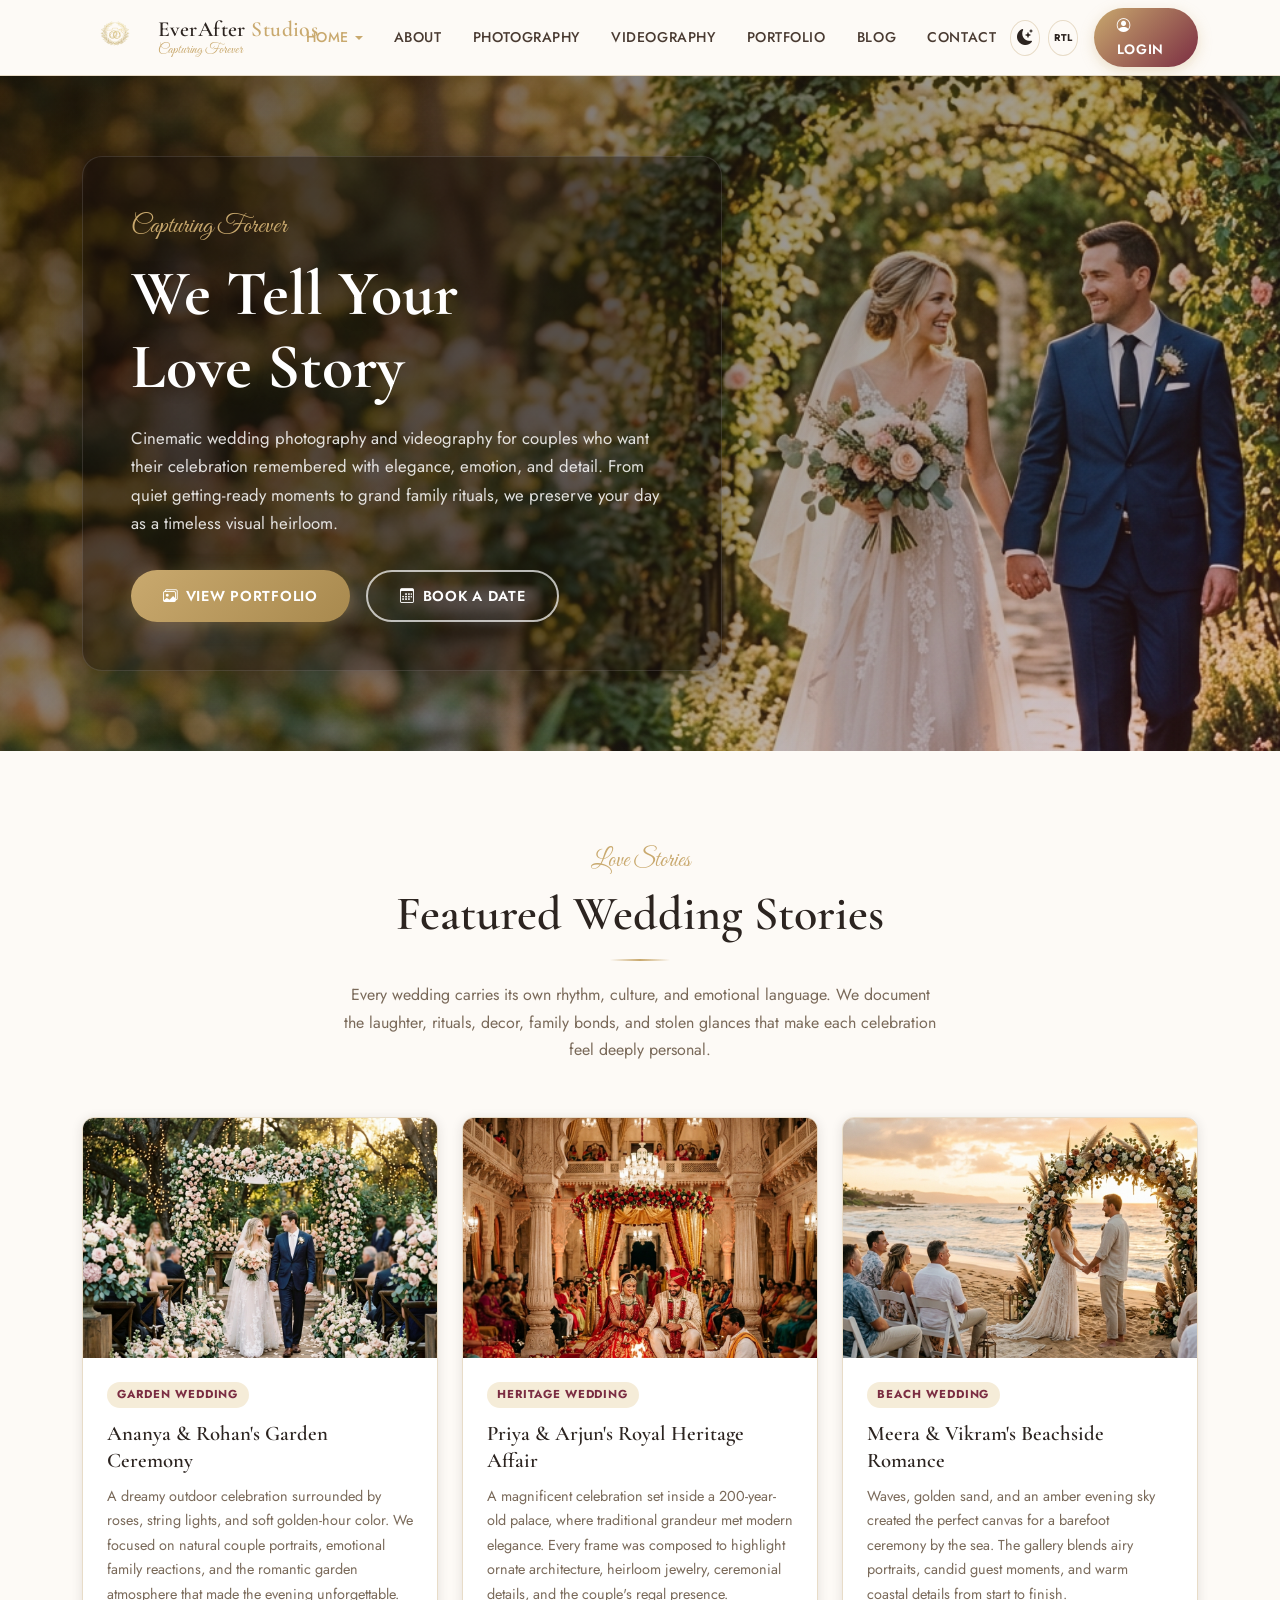
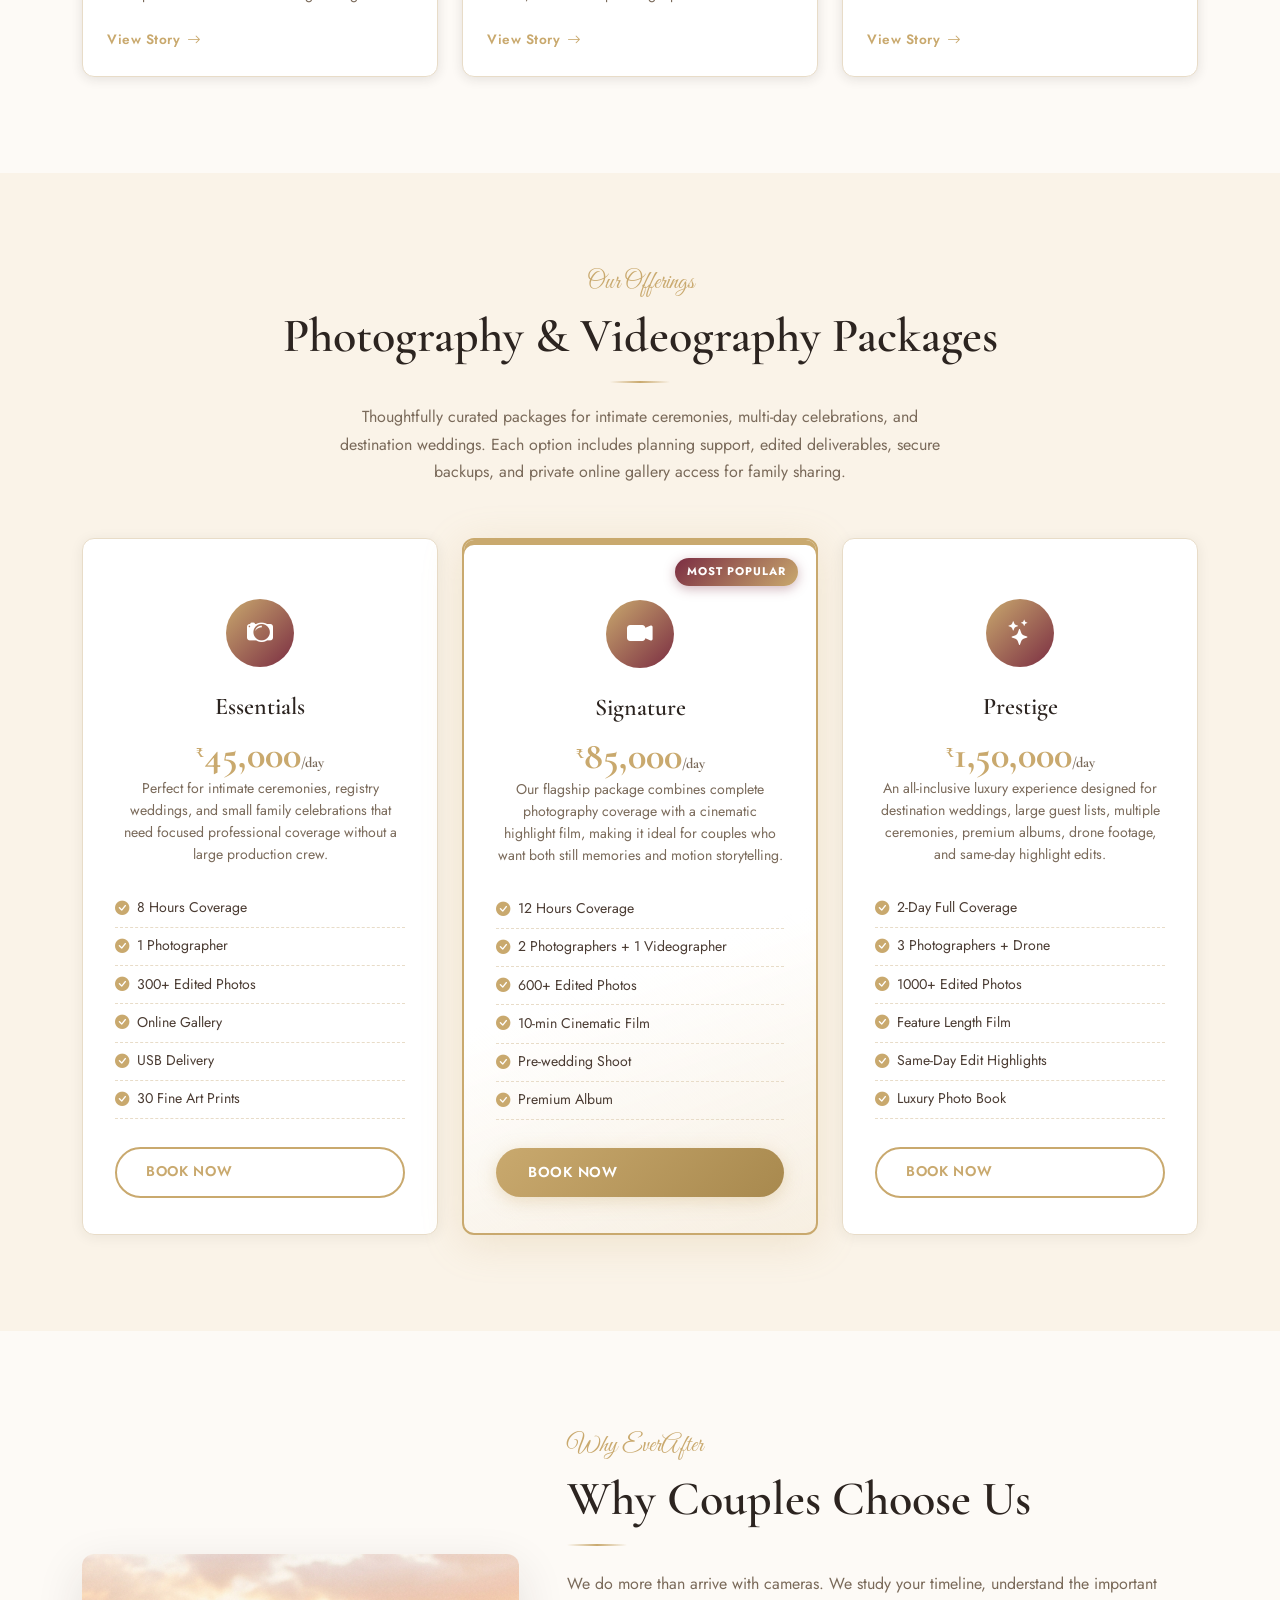
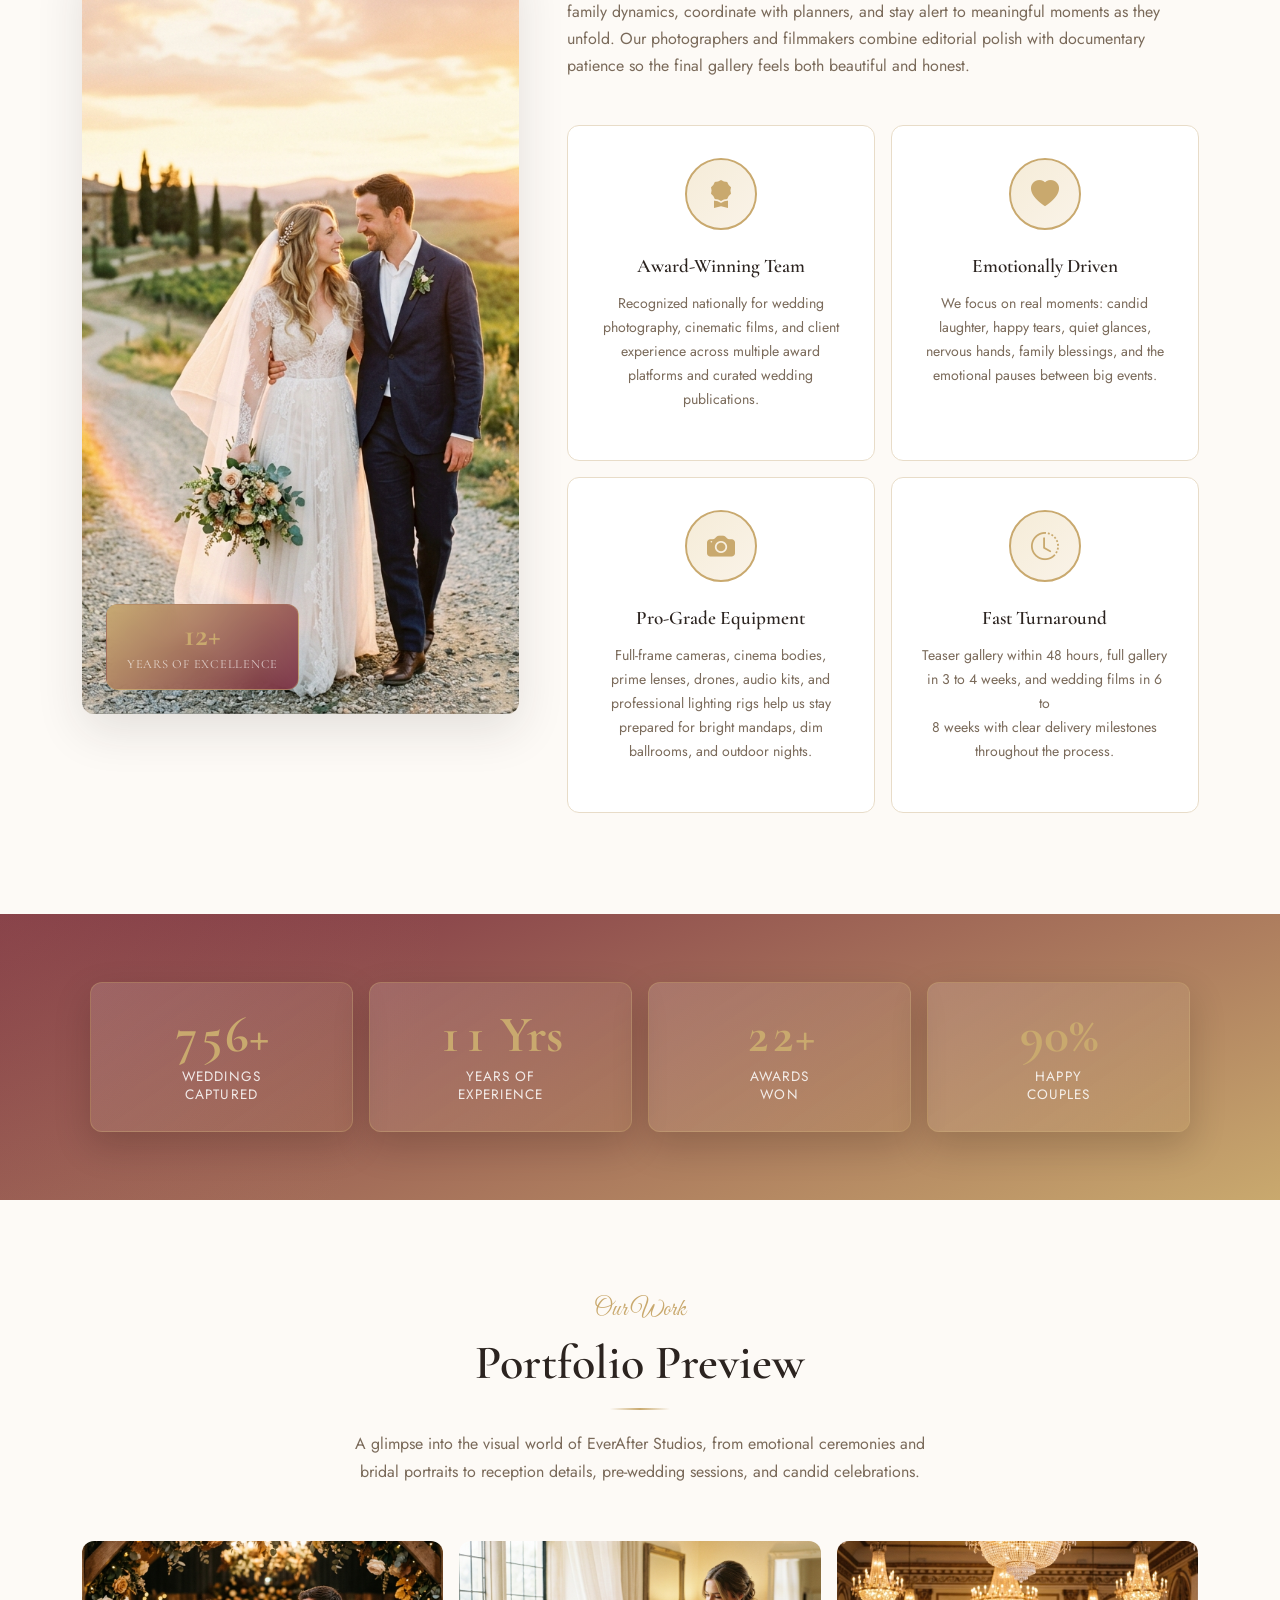
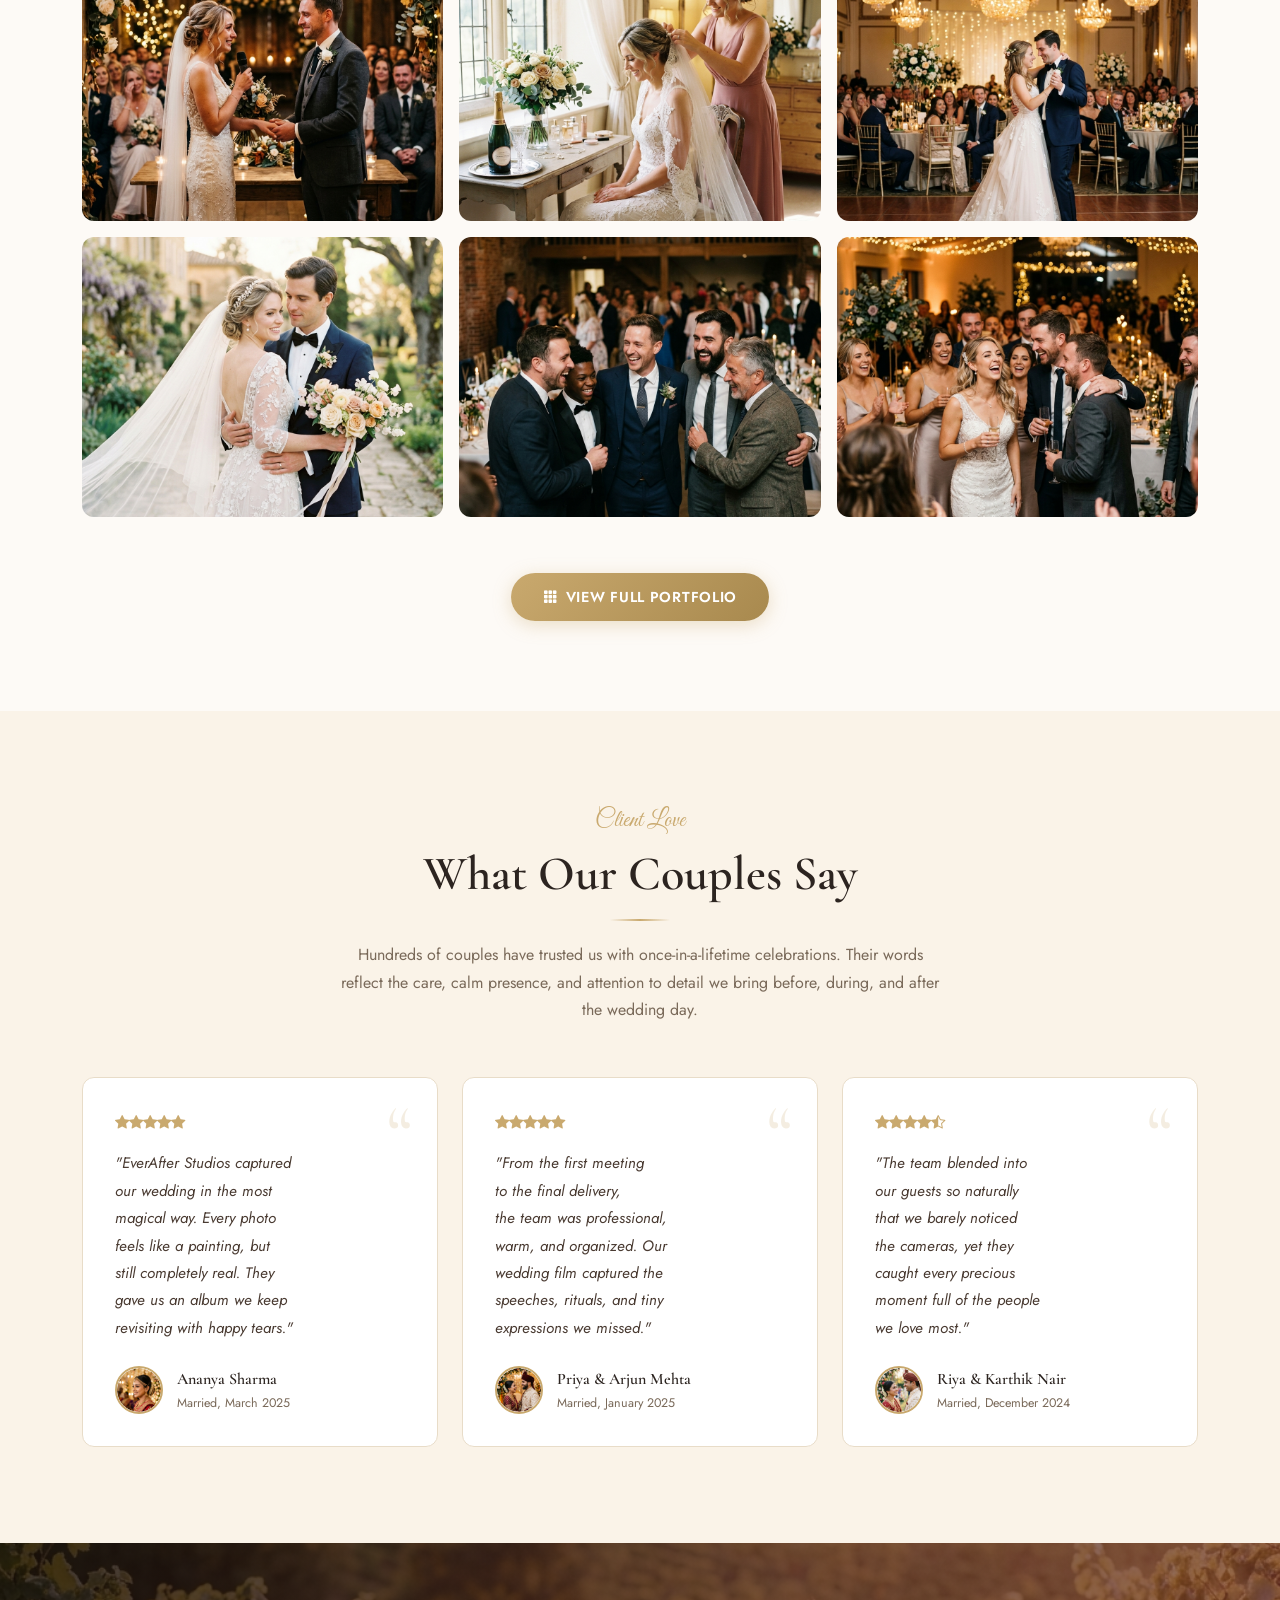
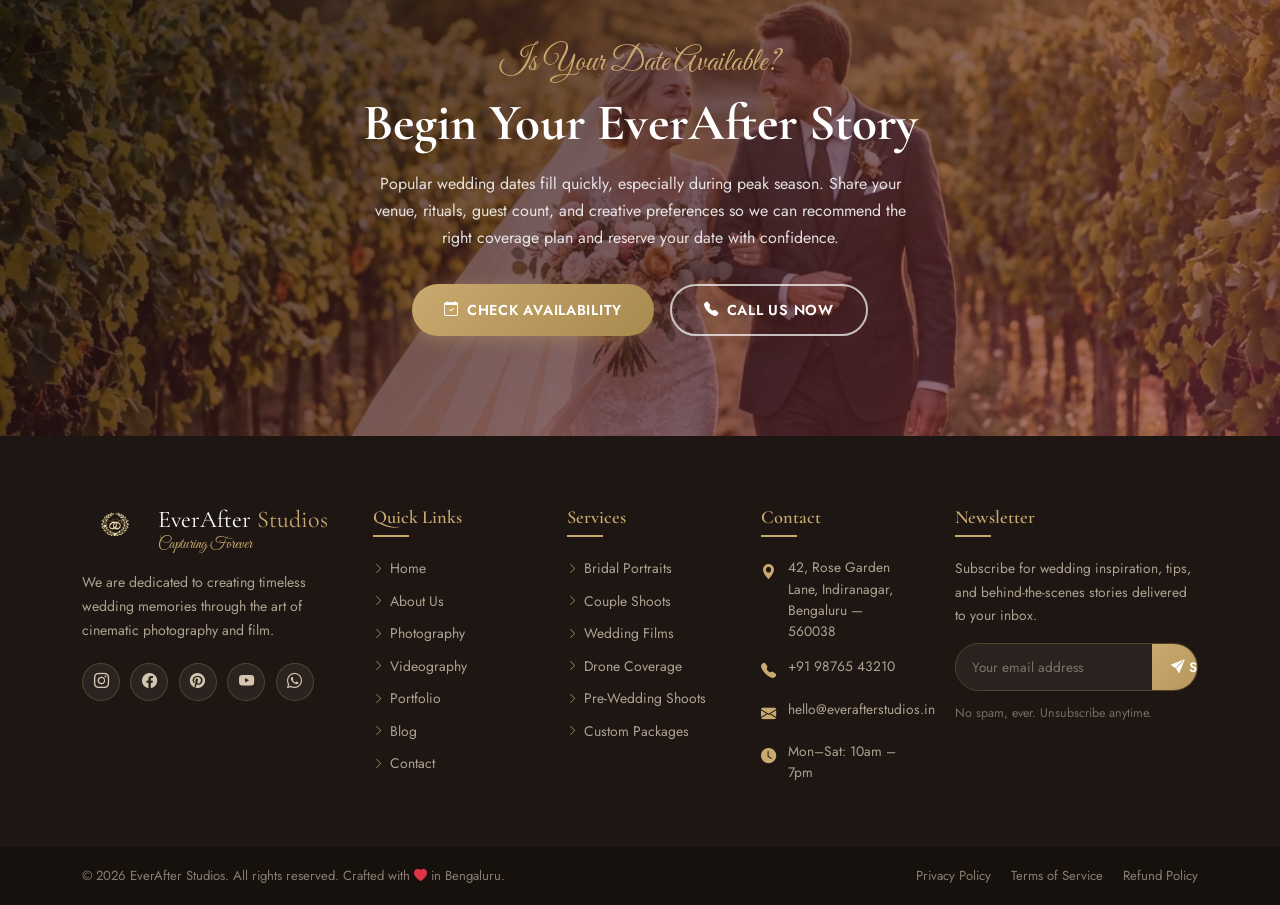
==== commit b820269c: "bug fixed" ====
--- a/index.html
+++ b/index.html
@@ -336,13 +336,13 @@
       <div class="col-6 col-md-3">
         <div class="stat-item">
           <div class="stat-number" data-count="24" data-suffix="+">0+</div>
-          <div class="stat-label">Awards Won</div>
+          <div class="stat-label"><span>Awards</span><span>Won</span></div>
         </div>
       </div>
       <div class="col-6 col-md-3">
         <div class="stat-item">
           <div class="stat-number" data-count="98" data-suffix="%">0%</div>
-          <div class="stat-label">Happy Couples</div>
+          <div class="stat-label"><span>Happy</span><span>Couples</span></div>
         </div>
       </div>
     </div>
@@ -394,8 +394,8 @@
         </div>
         <div class="gallery-zoom-btn"><i class="bi bi-zoom-in"></i></div>
       </div>
-      <div class="gallery-item" data-src="assets/images/gallery-01.jpg">
-        <img src="assets/images/forgot-bg.jpg" alt="Candid Moments" onerror="this.style.background='linear-gradient(135deg,#C08080,#7B2D42)';this.alt=''" />
+      <div class="gallery-item" data-src="assets/images/gallery-candid-joy.jpg">
+        <img src="assets/images/gallery-candid-joy.jpg" alt="Candid Moments" onerror="this.style.background='linear-gradient(135deg,#C08080,#7B2D42)';this.alt=''" />
         <div class="gallery-overlay">
           <div class="gallery-overlay-content"><h5>Candid Joy</h5><small>Reception</small></div>
         </div>
--- a/assets/css/style.css
+++ b/assets/css/style.css
@@ -961,6 +961,10 @@
     display: block;
   }
 
+  .reception-video-text span {
+    display: block;
+  }
+
   .portfolio-story-text span {
     display: block;
   }
@@ -1887,6 +1891,26 @@
   line-height: 1.7;
 }
 
+.reception-highlights-grid .feature-title {
+  min-height: calc(1.2rem * 1.35 * 2);
+  line-height: 1.35;
+  display: flex;
+  align-items: center;
+  justify-content: center;
+  margin-bottom: 0.6rem;
+}
+
+.reception-highlights-grid .feature-text {
+  max-width: 11.5rem;
+  margin-left: auto;
+  margin-right: auto;
+}
+
+.reception-highlights-grid .feature-title-nowrap {
+  white-space: nowrap;
+  font-size: 1.05rem;
+}
+
 @media (min-width: 768px) and (max-width: 991px) {
   body > section.section-pad:nth-of-type(6) .row.g-4 .feature-text {
     font-size: 0;
@@ -1995,12 +2019,26 @@
   color: rgba(255, 255, 255, 0.86);
   text-transform: uppercase;
   letter-spacing: 0.08em;
-  white-space: nowrap;
+  white-space: normal;
+  line-height: 1.35;
+  min-height: calc(0.85rem * 1.35 * 2);
+  display: flex;
+  flex-direction: column;
+  align-items: center;
+  justify-content: center;
+}
+
+.stat-label span {
+  display: block;
 }
 
 @media (min-width: 768px) {
   .stats-bar .row {
     grid-template-columns: repeat(4, minmax(0, 1fr));
+  }
+
+  .stat-label {
+    max-width: 9.5rem;
   }
 }
 
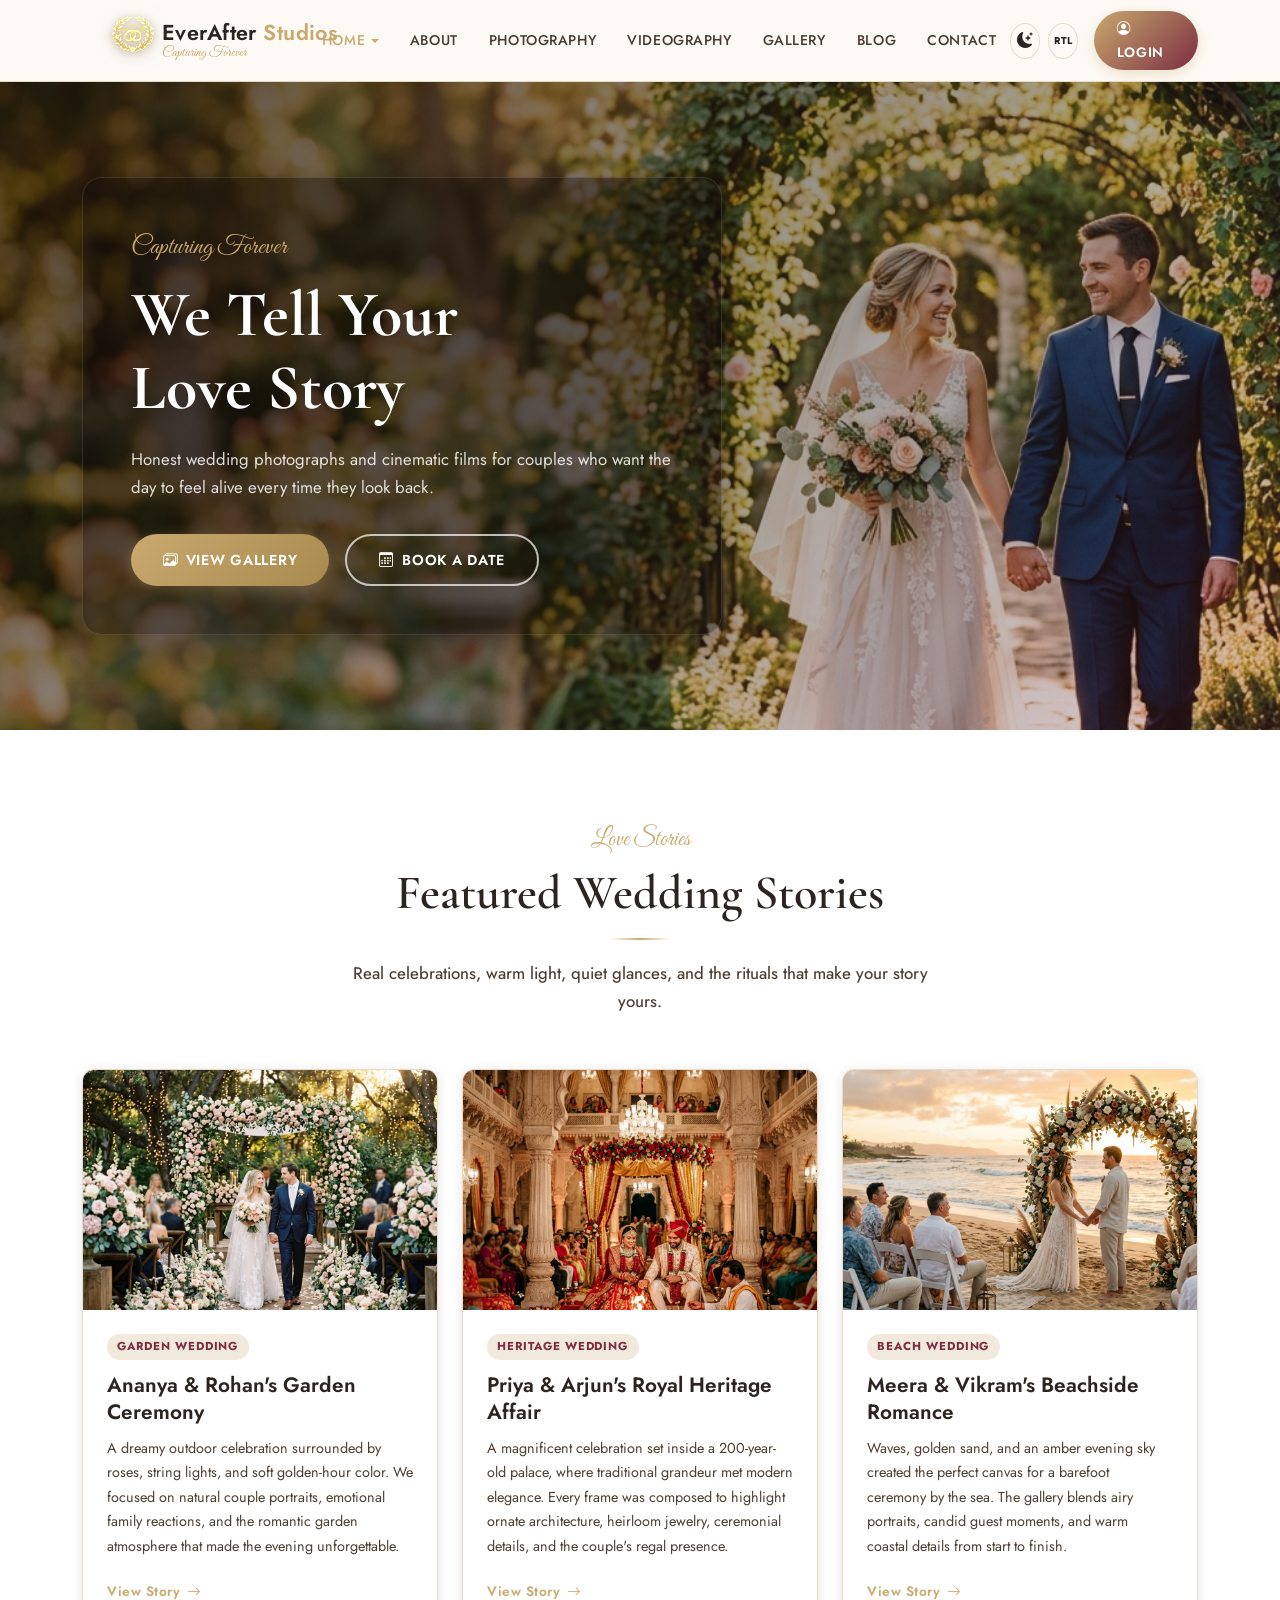
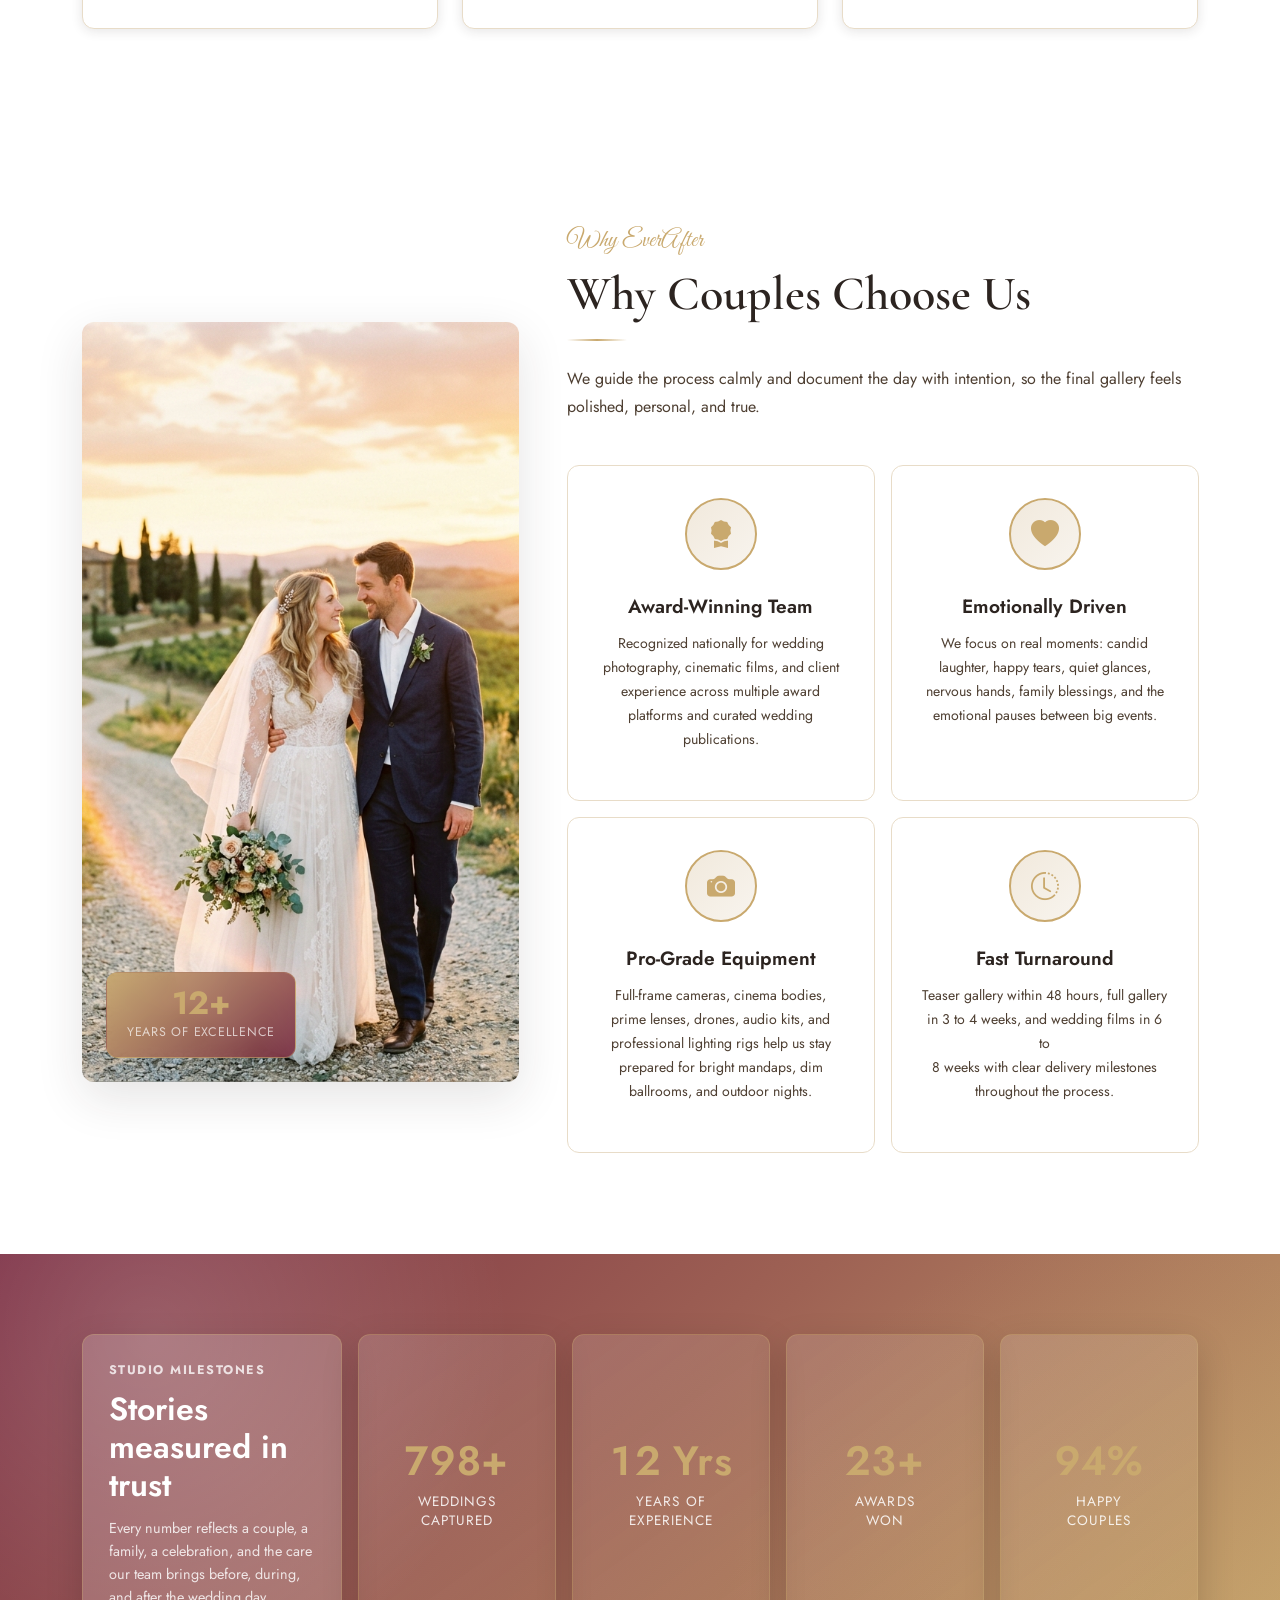
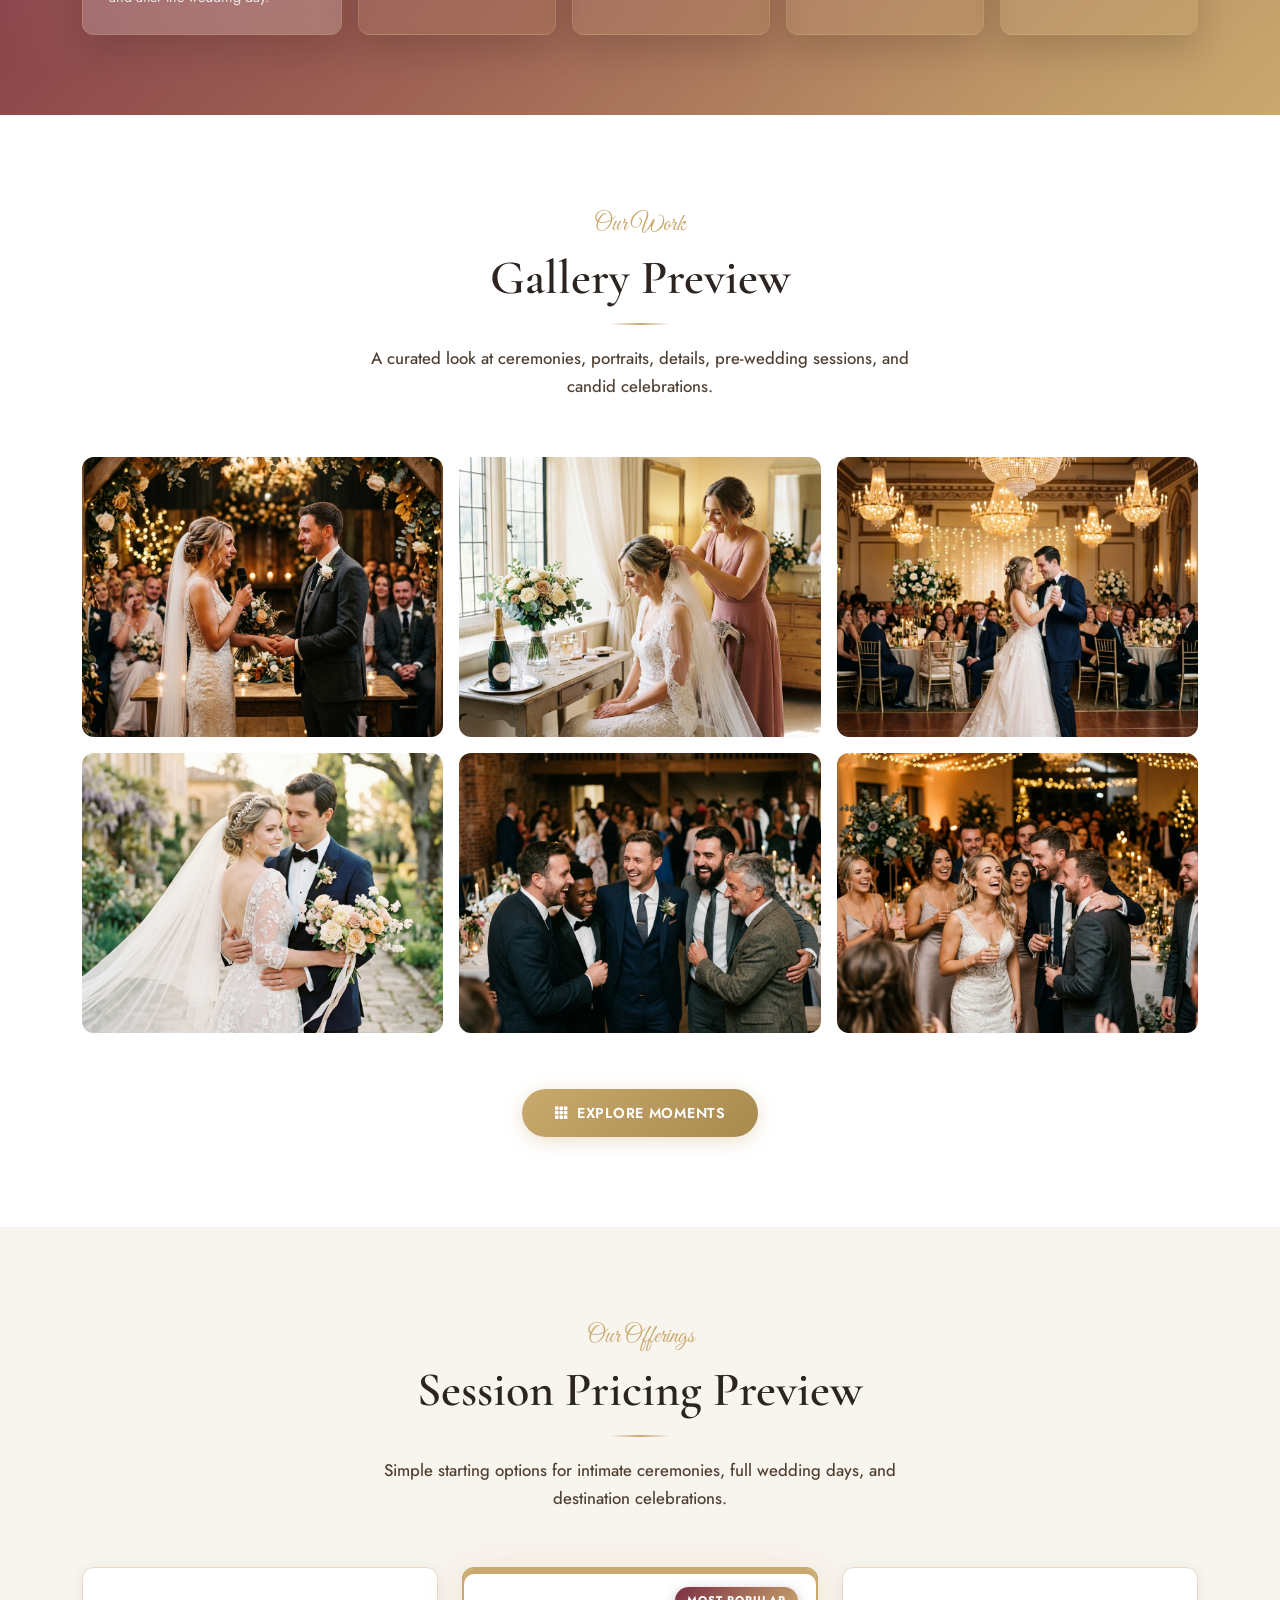
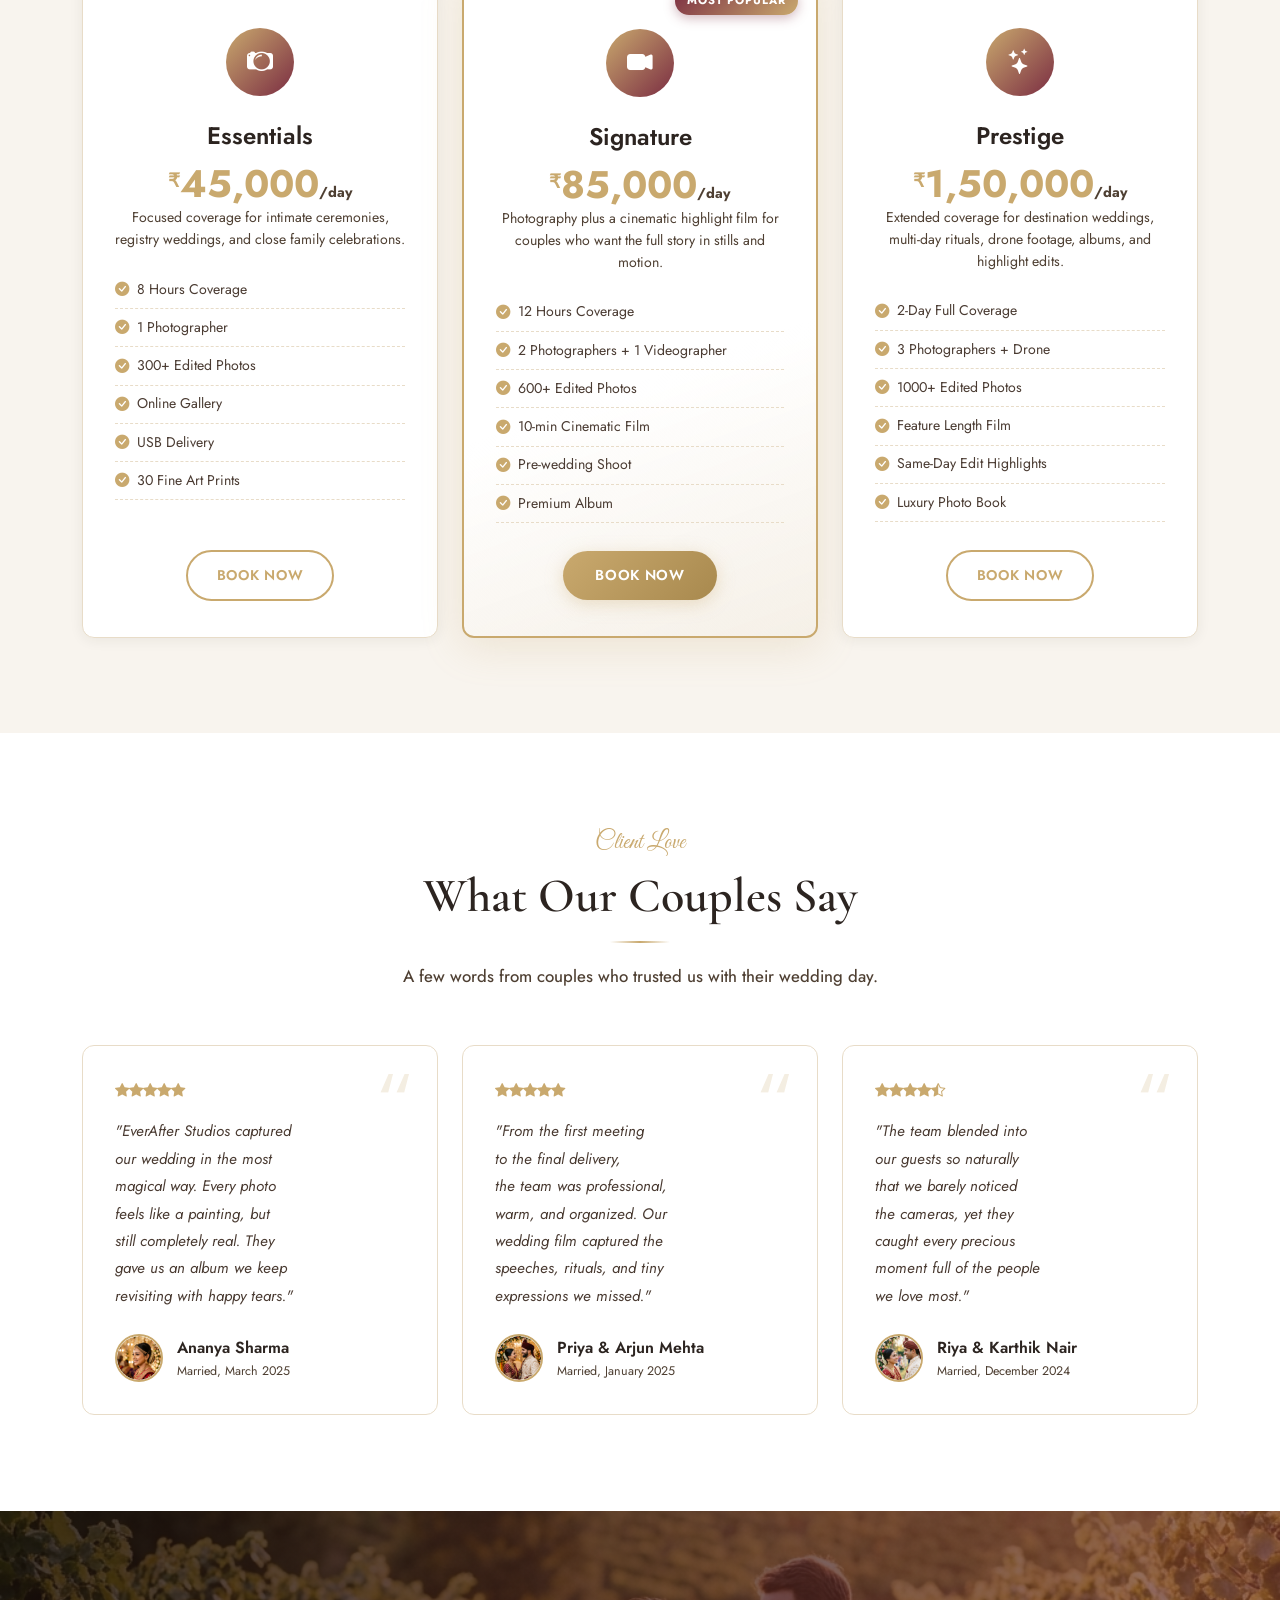
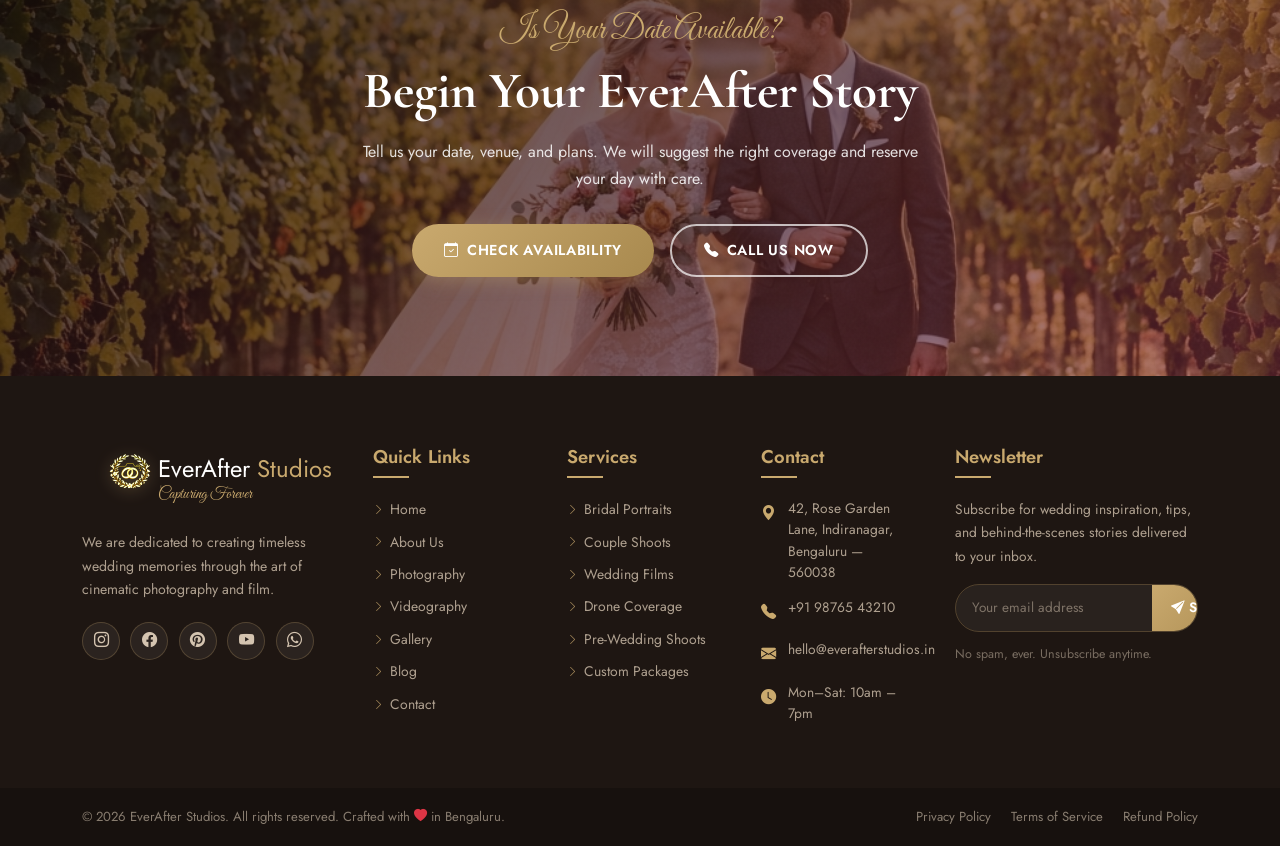
==== commit 40cdd838: "bugs fixed" ====
--- a/index.html
+++ b/index.html
@@ -5,7 +5,7 @@
   <meta name="viewport" content="width=device-width, initial-scale=1.0" />
   <link rel="icon" type="image/png" href="assets/images/logo.png" />
   <title>EverAfter Studios — Luxury Wedding Photography & Videography</title>
-  <meta name="description" content="EverAfter Studios captures timeless wedding moments with cinematic photography and videography. Premium wedding packages, full portfolio, and booking available." />
+  <meta name="description" content="EverAfter Studios captures timeless wedding moments with cinematic photography and videography. Premium wedding packages, full gallery, and booking available." />
 
   <!-- Bootstrap 5 -->
   <link rel="stylesheet" href="https://cdn.jsdelivr.net/npm/bootstrap@5.3.3/dist/css/bootstrap.min.css" />
@@ -47,7 +47,7 @@
         <li class="nav-item"><a class="nav-link" href="about.html" data-page="about.html">About</a></li>
         <li class="nav-item"><a class="nav-link" href="photography.html" data-page="photography.html">Photography</a></li>
         <li class="nav-item"><a class="nav-link" href="videography.html" data-page="videography.html">Videography</a></li>
-        <li class="nav-item"><a class="nav-link" href="portfolio.html" data-page="portfolio.html">Portfolio</a></li>
+        <li class="nav-item"><a class="nav-link" href="portfolio.html" data-page="portfolio.html">Gallery</a></li>
         <li class="nav-item"><a class="nav-link" href="blog.html" data-page="blog.html">Blog</a></li>
         <li class="nav-item"><a class="nav-link" href="contact.html" data-page="contact.html">Contact</a></li>
       </ul>
@@ -87,7 +87,7 @@
       <li class="nav-item"><a class="nav-link" href="about.html" data-page="about.html">About</a></li>
       <li class="nav-item"><a class="nav-link" href="photography.html" data-page="photography.html">Photography</a></li>
       <li class="nav-item"><a class="nav-link" href="videography.html" data-page="videography.html">Videography</a></li>
-      <li class="nav-item"><a class="nav-link" href="portfolio.html" data-page="portfolio.html">Portfolio</a></li>
+      <li class="nav-item"><a class="nav-link" href="portfolio.html" data-page="portfolio.html">Gallery</a></li>
       <li class="nav-item"><a class="nav-link" href="blog.html" data-page="blog.html">Blog</a></li>
       <li class="nav-item"><a class="nav-link" href="contact.html" data-page="contact.html">Contact</a></li>
       <li class="nav-item px-3 py-2">
@@ -119,10 +119,10 @@
           <div class="banner-card">
             <span class="banner-tag">Capturing Forever</span>
             <h1 class="banner-title">We Tell Your<br />Love Story</h1>
-            <p class="banner-desc">Cinematic wedding photography and videography for couples who want their celebration remembered with elegance, emotion, and detail. From quiet getting-ready moments to grand family rituals, we preserve your day as a timeless visual heirloom.</p>
+            <p class="banner-desc">Honest wedding photographs and cinematic films for couples who want the day to feel alive every time they look back.</p>
             <div class="d-flex flex-wrap gap-3">
               <a href="portfolio.html" class="btn-primary-ea">
-                <i class="bi bi-images"></i> View Portfolio
+                <i class="bi bi-images"></i> View Gallery
               </a>
               <a href="contact.html" class="btn-outline-ea">
                 <i class="bi bi-calendar3"></i> Book a Date
@@ -142,7 +142,7 @@
       <span class="section-label">Love Stories</span>
       <h2 class="section-title">Featured Wedding Stories</h2>
       <div class="gold-divider"></div>
-      <p class="section-subtitle">Every wedding carries its own rhythm, culture, and emotional language. We document the laughter, rituals, decor, family bonds, and stolen glances that make each celebration feel deeply personal.</p>
+      <p class="section-subtitle">Real celebrations, warm light, quiet glances, and the rituals that make your story yours.</p>
     </div>
     <div class="row g-4 row-center-last">
       <div class="col-md-6 col-lg-4" data-aos="fade-up" data-aos-delay="100">
@@ -198,14 +198,163 @@
   </div>
 </section>
 
+<!-- ═══════════════════ WHY CHOOSE US ══════════════════════ -->
+<section class="section-pad">
+  <div class="container">
+    <div class="row align-items-center g-5">
+      <div class="col-lg-5 pt-lg-4" data-aos="fade-right" data-aos-duration="1100">
+        <div class="img-reveal-wrap home-why-image">
+          <img src="assets/images/gallery-06.jpg" alt="EverAfter Studios Photographer" onerror="this.style.background='linear-gradient(135deg,#C9A96E22,#7B2D4222)';this.alt=''" />
+          <div class="img-badge">
+            <div class="badge-num">12+</div>
+            <div class="badge-lbl">Years of Excellence</div>
+          </div>
+        </div>
+      </div>
+      <div class="col-lg-7" data-aos="fade-left" data-aos-duration="1100">
+        <span class="section-label">Why EverAfter</span>
+        <h2 class="section-title text-start">Why Couples Choose Us</h2>
+        <div class="gold-divider" style="margin:0 0 1.5rem"></div>
+        <p class="text-muted-ea mb-4">We guide the process calmly and document the day with intention, so the final gallery feels polished, personal, and true.</p>
+        <div class="row g-3 mt-1">
+          <div class="col-sm-6" data-aos="fade-up" data-aos-delay="100">
+            <div class="feature-card">
+              <div class="feature-icon"><i class="bi bi-award-fill"></i></div>
+              <div class="feature-title">Award-Winning Team</div>
+              <p class="feature-text">Recognized nationally for wedding photography, cinematic films, and client experience across multiple award platforms and curated wedding publications.</p>
+            </div>
+          </div>
+          <div class="col-sm-6" data-aos="fade-up" data-aos-delay="200">
+            <div class="feature-card">
+              <div class="feature-icon"><i class="bi bi-heart-fill"></i></div>
+              <div class="feature-title">Emotionally Driven</div>
+              <p class="feature-text">We focus on real moments: candid laughter, happy tears, quiet glances, nervous hands, family blessings, and the emotional pauses between big events.</p>
+            </div>
+          </div>
+          <div class="col-sm-6" data-aos="fade-up" data-aos-delay="300">
+            <div class="feature-card">
+              <div class="feature-icon"><i class="bi bi-camera-fill"></i></div>
+              <div class="feature-title">Pro-Grade Equipment</div>
+              <p class="feature-text">Full-frame cameras, cinema bodies, prime lenses, drones, audio kits, and professional lighting rigs help us stay prepared for bright mandaps, dim ballrooms, and outdoor nights.</p>
+            </div>
+          </div>
+          <div class="col-sm-6" data-aos="fade-up" data-aos-delay="400">
+            <div class="feature-card">
+              <div class="feature-icon"><i class="bi bi-clock-history"></i></div>
+              <div class="feature-title">Fast Turnaround</div>
+              <p class="feature-text fast-turnaround-text">Teaser gallery within 48 hours, full gallery<br class="desktop-break" /> in 3 to 4 weeks, and wedding films in 6 to<br class="desktop-break" /> 8 weeks with clear delivery milestones<br class="desktop-break" /> throughout the process.</p>
+            </div>
+          </div>
+        </div>
+      </div>
+    </div>
+  </div>
+</section>
+
+<!-- ══════════════════ STATS BAR ══════════════════════════ -->
+<section class="stats-bar" data-aos="fade-up">
+  <div class="container">
+    <div class="stats-layout">
+      <div class="stats-intro">
+        <span class="stats-kicker">Studio Milestones</span>
+        <h2>Stories measured in trust</h2>
+        <p>Every number reflects a couple, a family, a celebration, and the care our team brings before, during, and after the wedding day.</p>
+      </div>
+      <div class="col-6 col-md-3">
+        <div class="stat-item">
+          <div class="stat-number" data-count="850" data-suffix="+">0+</div>
+          <div class="stat-label">Weddings Captured</div>
+        </div>
+      </div>
+      <div class="col-6 col-md-3">
+        <div class="stat-item">
+          <div class="stat-number" data-count="12" data-suffix=" Yrs">0 Yrs</div>
+          <div class="stat-label">Years of Experience</div>
+        </div>
+      </div>
+      <div class="col-6 col-md-3">
+        <div class="stat-item">
+          <div class="stat-number" data-count="24" data-suffix="+">0+</div>
+          <div class="stat-label"><span>Awards</span><span>Won</span></div>
+        </div>
+      </div>
+      <div class="col-6 col-md-3">
+        <div class="stat-item">
+          <div class="stat-number" data-count="98" data-suffix="%">0%</div>
+          <div class="stat-label"><span>Happy</span><span>Couples</span></div>
+        </div>
+      </div>
+    </div>
+  </div>
+</section>
+
+<!-- ════════════════ PORTFOLIO PREVIEW ════════════════════ -->
+<section class="section-pad">
+  <div class="container">
+    <div class="text-center mb-5" data-aos="fade-up">
+      <span class="section-label">Our Work</span>
+      <h2 class="section-title">Gallery Preview</h2>
+      <div class="gold-divider"></div>
+      <p class="section-subtitle">A curated look at ceremonies, portraits, details, pre-wedding sessions, and candid celebrations.</p>
+    </div>
+    <div class="gallery-grid" data-aos="fade-up" data-aos-delay="100">
+      <div class="gallery-item" data-src="assets/images/gallery-01.jpg">
+        <img src="assets/images/gallery-01.jpg" alt="Wedding Ceremony" onerror="this.style.background='linear-gradient(135deg,#C9A96E,#7B2D42)';this.alt=''" />
+        <div class="gallery-overlay">
+          <div class="gallery-overlay-content"><h5>Vow Exchange</h5><small>Garden Wedding</small></div>
+        </div>
+        <div class="gallery-zoom-btn"><i class="bi bi-zoom-in"></i></div>
+      </div>
+      <div class="gallery-item" data-src="assets/images/gallery-02.jpg">
+        <img src="assets/images/gallery-02.jpg" alt="Bride Preparation" onerror="this.style.background='linear-gradient(135deg,#C08080,#C9A96E)';this.alt=''" />
+        <div class="gallery-overlay">
+          <div class="gallery-overlay-content"><h5>Getting Ready</h5><small>Bridal Portraits</small></div>
+        </div>
+        <div class="gallery-zoom-btn"><i class="bi bi-zoom-in"></i></div>
+      </div>
+      <div class="gallery-item" data-src="assets/images/gallery-03.jpg">
+        <img src="assets/images/gallery-03.jpg" alt="First Dance" onerror="this.style.background='linear-gradient(135deg,#7B2D42,#C08080)';this.alt=''" />
+        <div class="gallery-overlay">
+          <div class="gallery-overlay-content"><h5>First Dance</h5><small>Reception</small></div>
+        </div>
+        <div class="gallery-zoom-btn"><i class="bi bi-zoom-in"></i></div>
+      </div>
+      <div class="gallery-item" data-src="assets/images/gallery-04.jpg">
+        <img src="assets/images/gallery-04.jpg" alt="Pre-wedding Shoot" onerror="this.style.background='linear-gradient(135deg,#A8894E,#C9A96E)';this.alt=''" />
+        <div class="gallery-overlay">
+          <div class="gallery-overlay-content"><h5>Golden Hour Shoot</h5><small>Pre-Wedding</small></div>
+        </div>
+        <div class="gallery-zoom-btn"><i class="bi bi-zoom-in"></i></div>
+      </div>
+      <div class="gallery-item" data-src="assets/images/gallery-05.jpg">
+        <img src="assets/images/gallery-05.jpg" alt="Traditional Wedding" onerror="this.style.background='linear-gradient(135deg,#7B2D42,#A8894E)';this.alt=''" />
+        <div class="gallery-overlay">
+          <div class="gallery-overlay-content"><h5>Traditional Ceremony</h5><small>Cultural Wedding</small></div>
+        </div>
+        <div class="gallery-zoom-btn"><i class="bi bi-zoom-in"></i></div>
+      </div>
+      <div class="gallery-item" data-src="assets/images/gallery-candid-joy.jpg">
+        <img src="assets/images/gallery-candid-joy.jpg" alt="Candid Moments" onerror="this.style.background='linear-gradient(135deg,#C08080,#7B2D42)';this.alt=''" />
+        <div class="gallery-overlay">
+          <div class="gallery-overlay-content"><h5>Candid Joy</h5><small>Reception</small></div>
+        </div>
+        <div class="gallery-zoom-btn"><i class="bi bi-zoom-in"></i></div>
+      </div>
+    </div>
+    <div class="text-center mt-5" data-aos="fade-up">
+      <a href="portfolio.html" class="btn-primary-ea"><i class="bi bi-grid-3x3-gap-fill"></i> Explore Moments</a>
+    </div>
+  </div>
+</section>
+
 <!-- ═════════════════════ PACKAGES ════════════════════════ -->
 <section class="section-pad bg-surface">
   <div class="container">
     <div class="text-center mb-5" data-aos="fade-up">
       <span class="section-label">Our Offerings</span>
-      <h2 class="section-title">Photography &amp; Videography Packages</h2>
+      <h2 class="section-title">Session Pricing Preview</h2>
       <div class="gold-divider"></div>
-      <p class="section-subtitle">Thoughtfully curated packages for intimate ceremonies, multi-day celebrations, and destination weddings. Each option includes planning support, edited deliverables, secure backups, and private online gallery access for family sharing.</p>
+      <p class="section-subtitle">Simple starting options for intimate ceremonies, full wedding days, and destination celebrations.</p>
     </div>
     <div class="row g-4 row-center-last">
       <div class="col-md-6 col-lg-4" data-aos="zoom-in" data-aos-delay="100">
@@ -213,7 +362,7 @@
           <div class="package-icon"><i class="bi bi-camera2"></i></div>
           <div class="package-name">Essentials</div>
           <div class="package-price"><sup>&#8377;</sup>45,000<span>/day</span></div>
-          <p class="package-desc">Perfect for intimate ceremonies, registry weddings, and small family celebrations that need focused professional coverage without a large production crew.</p>
+          <p class="package-desc">Focused coverage for intimate ceremonies, registry weddings, and close family celebrations.</p>
           <ul class="package-features">
             <li><i class="bi bi-check-circle-fill"></i> 8 Hours Coverage</li>
             <li><i class="bi bi-check-circle-fill"></i> 1 Photographer</li>
@@ -231,7 +380,7 @@
           <div class="package-icon"><i class="bi bi-camera-video-fill"></i></div>
           <div class="package-name">Signature</div>
           <div class="package-price"><sup>&#8377;</sup>85,000<span>/day</span></div>
-          <p class="package-desc">Our flagship package combines complete photography coverage with a cinematic highlight film, making it ideal for couples who want both still memories and motion storytelling.</p>
+          <p class="package-desc">Photography plus a cinematic highlight film for couples who want the full story in stills and motion.</p>
           <ul class="package-features">
             <li><i class="bi bi-check-circle-fill"></i> 12 Hours Coverage</li>
             <li><i class="bi bi-check-circle-fill"></i> 2 Photographers + 1 Videographer</li>
@@ -248,7 +397,7 @@
           <div class="package-icon"><i class="bi bi-stars"></i></div>
           <div class="package-name">Prestige</div>
           <div class="package-price"><sup>&#8377;</sup>1,50,000<span>/day</span></div>
-          <p class="package-desc">An all-inclusive luxury experience designed for destination weddings, large guest lists, multiple ceremonies, premium albums, drone footage, and same-day highlight edits.</p>
+          <p class="package-desc">Extended coverage for destination weddings, multi-day rituals, drone footage, albums, and highlight edits.</p>
           <ul class="package-features">
             <li><i class="bi bi-check-circle-fill"></i> 2-Day Full Coverage</li>
             <li><i class="bi bi-check-circle-fill"></i> 3 Photographers + Drone</li>
@@ -264,158 +413,14 @@
   </div>
 </section>
 
-<!-- ═══════════════════ WHY CHOOSE US ══════════════════════ -->
+<!-- ════════════════ TESTIMONIALS ═════════════════════════ -->
 <section class="section-pad">
-  <div class="container">
-    <div class="row align-items-center g-5">
-      <div class="col-lg-5 pt-lg-4" data-aos="fade-right" data-aos-duration="1100">
-        <div class="img-reveal-wrap home-why-image">
-          <img src="assets/images/gallery-06.jpg" alt="EverAfter Studios Photographer" onerror="this.style.background='linear-gradient(135deg,#C9A96E22,#7B2D4222)';this.alt=''" />
-          <div class="img-badge">
-            <div class="badge-num">12+</div>
-            <div class="badge-lbl">Years of Excellence</div>
-          </div>
-        </div>
-      </div>
-      <div class="col-lg-7" data-aos="fade-left" data-aos-duration="1100">
-        <span class="section-label">Why EverAfter</span>
-        <h2 class="section-title text-start">Why Couples Choose Us</h2>
-        <div class="gold-divider" style="margin:0 0 1.5rem"></div>
-        <p class="text-muted-ea mb-4">We do more than arrive with cameras. We study your timeline, understand the important family dynamics, coordinate with planners, and stay alert to meaningful moments as they unfold. Our photographers and filmmakers combine editorial polish with documentary patience so the final gallery feels both beautiful and honest.</p>
-        <div class="row g-3 mt-1">
-          <div class="col-sm-6" data-aos="fade-up" data-aos-delay="100">
-            <div class="feature-card">
-              <div class="feature-icon"><i class="bi bi-award-fill"></i></div>
-              <div class="feature-title">Award-Winning Team</div>
-              <p class="feature-text">Recognized nationally for wedding photography, cinematic films, and client experience across multiple award platforms and curated wedding publications.</p>
-            </div>
-          </div>
-          <div class="col-sm-6" data-aos="fade-up" data-aos-delay="200">
-            <div class="feature-card">
-              <div class="feature-icon"><i class="bi bi-heart-fill"></i></div>
-              <div class="feature-title">Emotionally Driven</div>
-              <p class="feature-text">We focus on real moments: candid laughter, happy tears, quiet glances, nervous hands, family blessings, and the emotional pauses between big events.</p>
-            </div>
-          </div>
-          <div class="col-sm-6" data-aos="fade-up" data-aos-delay="300">
-            <div class="feature-card">
-              <div class="feature-icon"><i class="bi bi-camera-fill"></i></div>
-              <div class="feature-title">Pro-Grade Equipment</div>
-              <p class="feature-text">Full-frame cameras, cinema bodies, prime lenses, drones, audio kits, and professional lighting rigs help us stay prepared for bright mandaps, dim ballrooms, and outdoor nights.</p>
-            </div>
-          </div>
-          <div class="col-sm-6" data-aos="fade-up" data-aos-delay="400">
-            <div class="feature-card">
-              <div class="feature-icon"><i class="bi bi-clock-history"></i></div>
-              <div class="feature-title">Fast Turnaround</div>
-              <p class="feature-text fast-turnaround-text">Teaser gallery within 48 hours, full gallery<br class="desktop-break" /> in 3 to 4 weeks, and wedding films in 6 to<br class="desktop-break" /> 8 weeks with clear delivery milestones<br class="desktop-break" /> throughout the process.</p>
-            </div>
-          </div>
-        </div>
-      </div>
-    </div>
-  </div>
-</section>
-
-<!-- ══════════════════ STATS BAR ══════════════════════════ -->
-<section class="stats-bar" data-aos="fade-up">
-  <div class="container">
-    <div class="row g-0 text-center">
-      <div class="col-6 col-md-3">
-        <div class="stat-item">
-          <div class="stat-number" data-count="850" data-suffix="+">0+</div>
-          <div class="stat-label">Weddings Captured</div>
-        </div>
-      </div>
-      <div class="col-6 col-md-3">
-        <div class="stat-item">
-          <div class="stat-number" data-count="12" data-suffix=" Yrs">0 Yrs</div>
-          <div class="stat-label">Years of Experience</div>
-        </div>
-      </div>
-      <div class="col-6 col-md-3">
-        <div class="stat-item">
-          <div class="stat-number" data-count="24" data-suffix="+">0+</div>
-          <div class="stat-label"><span>Awards</span><span>Won</span></div>
-        </div>
-      </div>
-      <div class="col-6 col-md-3">
-        <div class="stat-item">
-          <div class="stat-number" data-count="98" data-suffix="%">0%</div>
-          <div class="stat-label"><span>Happy</span><span>Couples</span></div>
-        </div>
-      </div>
-    </div>
-  </div>
-</section>
-
-<!-- ════════════════ PORTFOLIO PREVIEW ════════════════════ -->
-<section class="section-pad">
-  <div class="container">
-    <div class="text-center mb-5" data-aos="fade-up">
-      <span class="section-label">Our Work</span>
-      <h2 class="section-title">Portfolio Preview</h2>
-      <div class="gold-divider"></div>
-      <p class="section-subtitle">A glimpse into the visual world of EverAfter Studios, from emotional ceremonies and bridal portraits to reception details, pre-wedding sessions, and candid celebrations.</p>
-    </div>
-    <div class="gallery-grid" data-aos="fade-up" data-aos-delay="100">
-      <div class="gallery-item" data-src="assets/images/gallery-01.jpg">
-        <img src="assets/images/gallery-01.jpg" alt="Wedding Ceremony" onerror="this.style.background='linear-gradient(135deg,#C9A96E,#7B2D42)';this.alt=''" />
-        <div class="gallery-overlay">
-          <div class="gallery-overlay-content"><h5>Vow Exchange</h5><small>Garden Wedding</small></div>
-        </div>
-        <div class="gallery-zoom-btn"><i class="bi bi-zoom-in"></i></div>
-      </div>
-      <div class="gallery-item" data-src="assets/images/gallery-02.jpg">
-        <img src="assets/images/gallery-02.jpg" alt="Bride Preparation" onerror="this.style.background='linear-gradient(135deg,#C08080,#C9A96E)';this.alt=''" />
-        <div class="gallery-overlay">
-          <div class="gallery-overlay-content"><h5>Getting Ready</h5><small>Bridal Portraits</small></div>
-        </div>
-        <div class="gallery-zoom-btn"><i class="bi bi-zoom-in"></i></div>
-      </div>
-      <div class="gallery-item" data-src="assets/images/gallery-03.jpg">
-        <img src="assets/images/gallery-03.jpg" alt="First Dance" onerror="this.style.background='linear-gradient(135deg,#7B2D42,#C08080)';this.alt=''" />
-        <div class="gallery-overlay">
-          <div class="gallery-overlay-content"><h5>First Dance</h5><small>Reception</small></div>
-        </div>
-        <div class="gallery-zoom-btn"><i class="bi bi-zoom-in"></i></div>
-      </div>
-      <div class="gallery-item" data-src="assets/images/gallery-04.jpg">
-        <img src="assets/images/gallery-04.jpg" alt="Pre-wedding Shoot" onerror="this.style.background='linear-gradient(135deg,#A8894E,#C9A96E)';this.alt=''" />
-        <div class="gallery-overlay">
-          <div class="gallery-overlay-content"><h5>Golden Hour Shoot</h5><small>Pre-Wedding</small></div>
-        </div>
-        <div class="gallery-zoom-btn"><i class="bi bi-zoom-in"></i></div>
-      </div>
-      <div class="gallery-item" data-src="assets/images/gallery-05.jpg">
-        <img src="assets/images/gallery-05.jpg" alt="Traditional Wedding" onerror="this.style.background='linear-gradient(135deg,#7B2D42,#A8894E)';this.alt=''" />
-        <div class="gallery-overlay">
-          <div class="gallery-overlay-content"><h5>Traditional Ceremony</h5><small>Cultural Wedding</small></div>
-        </div>
-        <div class="gallery-zoom-btn"><i class="bi bi-zoom-in"></i></div>
-      </div>
-      <div class="gallery-item" data-src="assets/images/gallery-candid-joy.jpg">
-        <img src="assets/images/gallery-candid-joy.jpg" alt="Candid Moments" onerror="this.style.background='linear-gradient(135deg,#C08080,#7B2D42)';this.alt=''" />
-        <div class="gallery-overlay">
-          <div class="gallery-overlay-content"><h5>Candid Joy</h5><small>Reception</small></div>
-        </div>
-        <div class="gallery-zoom-btn"><i class="bi bi-zoom-in"></i></div>
-      </div>
-    </div>
-    <div class="text-center mt-5" data-aos="fade-up">
-      <a href="portfolio.html" class="btn-primary-ea"><i class="bi bi-grid-3x3-gap-fill"></i> View Full Portfolio</a>
-    </div>
-  </div>
-</section>
-
-<!-- ════════════════ TESTIMONIALS ═════════════════════════ -->
-<section class="section-pad bg-surface">
   <div class="container">
     <div class="text-center mb-5" data-aos="fade-up">
       <span class="section-label">Client Love</span>
       <h2 class="section-title">What Our Couples Say</h2>
       <div class="gold-divider"></div>
-      <p class="section-subtitle">Hundreds of couples have trusted us with once-in-a-lifetime celebrations. Their words reflect the care, calm presence, and attention to detail we bring before, during, and after the wedding day.</p>
+      <p class="section-subtitle">A few words from couples who trusted us with their wedding day.</p>
     </div>
     <div class="row g-4 row-center-last testimonials-grid">
       <div class="col-md-6 col-lg-4" data-aos="fade-up" data-aos-delay="100">
@@ -478,7 +483,7 @@
   <div class="cta-content container" data-aos="zoom-in" data-aos-duration="1000">
     <span class="script-font d-block mb-2" style="font-size:2rem">Is Your Date Available?</span>
     <h2 class="cta-title">Begin Your EverAfter Story</h2>
-    <p class="cta-text">Popular wedding dates fill quickly, especially during peak season. Share your venue, rituals, guest count, and creative preferences so we can recommend the right coverage plan and reserve your date with confidence.</p>
+    <p class="cta-text">Tell us your date, venue, and plans. We will suggest the right coverage and reserve your day with care.</p>
     <div class="d-flex flex-wrap gap-3 justify-content-center">
       <a href="contact.html" class="btn-primary-ea"><i class="bi bi-calendar-check"></i> Check Availability</a>
       <a href="tel:+919876543210" class="btn-outline-ea"><i class="bi bi-telephone-fill"></i> Call Us Now</a>
@@ -512,7 +517,7 @@
           <li><a href="about.html"><i class="bi bi-chevron-right"></i> About Us</a></li>
           <li><a href="photography.html"><i class="bi bi-chevron-right"></i> Photography</a></li>
           <li><a href="videography.html"><i class="bi bi-chevron-right"></i> Videography</a></li>
-          <li><a href="portfolio.html"><i class="bi bi-chevron-right"></i> Portfolio</a></li>
+          <li><a href="portfolio.html"><i class="bi bi-chevron-right"></i> Gallery</a></li>
           <li><a href="blog.html"><i class="bi bi-chevron-right"></i> Blog</a></li>
           <li><a href="contact.html"><i class="bi bi-chevron-right"></i> Contact</a></li>
         </ul>
--- a/assets/css/style.css
+++ b/assets/css/style.css
@@ -9,9 +9,9 @@
 
 /* ─── CSS Custom Properties — Light Theme ──────────────────── */
 :root {
-  --clr-bg: #FDFAF6;
-  --clr-surface: #FAF3E8;
-  --clr-surface-2: #F5ECD8;
+  --clr-bg: #FFFFFF;
+  --clr-surface: #F8F4EE;
+  --clr-surface-2: #F1E9DC;
   --clr-primary: #C9A96E;
   --clr-primary-dk: #A8894E;
   --clr-accent: #7B2D42;
@@ -19,7 +19,7 @@
   --clr-rose: #C08080;
   --clr-text: #2C2420;
   --clr-text-2: #4A3B32;
-  --clr-muted: #7A6A5A;
+  --clr-muted: #4E3F32;
   --clr-border: #E8DCC8;
   --clr-white: #FFFFFF;
   --clr-card-bg: #FFFFFF;
@@ -44,7 +44,7 @@
   --shadow-md: 0 6px 28px var(--clr-shadow);
   --shadow-lg: 0 16px 48px var(--clr-shadow);
 
-  --nav-height: 76px;
+  --nav-height: 82px;
 }
 
 /* ─── Dark Theme Overrides ──────────────────────────────────── */
@@ -125,7 +125,7 @@
 h4,
 h5,
 h6 {
-  font-family: var(--font-heading);
+  font-family: var(--font-body);
   font-weight: 600;
   line-height: 1.2;
   color: var(--clr-text);
@@ -156,19 +156,23 @@
 }
 
 .section-subtitle {
-  font-size: 1rem;
+  font-size: 1.05rem;
+  font-weight: 450;
   color: var(--clr-muted);
-  max-width: 600px;
-  margin: 0 auto 2.5rem;
+  max-width: 580px;
+  margin: 0 auto 2.2rem;
+  line-height: 1.65;
 }
 
 /* ─── Section Spacing ───────────────────────────────────────── */
 .section-pad {
   padding: 90px 0;
+  background-color: var(--clr-bg);
 }
 
 .section-pad-sm {
   padding: 60px 0;
+  background-color: var(--clr-bg);
 }
 
 .section-pad .row,
@@ -218,13 +222,21 @@
 .navbar-brand {
   display: flex;
   align-items: center;
-  gap: 10px;
+  gap: 0;
 }
 
 .navbar-brand .brand-logo {
-  height: 44px;
+  height: 68px;
   width: auto;
   object-fit: contain;
+  margin-right: -18px;
+  filter: saturate(1.4) contrast(1.3) brightness(1.12) drop-shadow(0 2px 8px rgba(201, 169, 110, 0.5)) drop-shadow(0 1px 3px rgba(44, 36, 32, 0.3));
+  image-rendering: -webkit-optimize-contrast;
+  transition: var(--transition);
+}
+
+[data-theme="dark"] .navbar-brand .brand-logo {
+  filter: saturate(1.45) contrast(1.35) brightness(1.22) drop-shadow(0 0 12px rgba(212, 180, 131, 0.65)) drop-shadow(0 2px 4px rgba(0, 0, 0, 0.7));
 }
 
 .navbar-brand .brand-text {
@@ -232,10 +244,12 @@
   flex-direction: column;
   justify-content: center;
   line-height: 1.1;
+  margin-left: -4px;
+  padding-left: 0;
 }
 
 .navbar-brand .brand-name {
-  font-family: var(--font-heading);
+  font-family: var(--font-body);
   font-size: 1.35rem;
   font-weight: 600;
   color: var(--clr-text);
@@ -357,6 +371,7 @@
 
 .btn-nav-login:hover {
   background: linear-gradient(135deg, var(--clr-accent), var(--clr-primary));
+  color: var(--clr-white) !important;
   transform: translateY(-2px);
   box-shadow: 0 6px 20px rgba(201, 169, 110, 0.45);
 }
@@ -430,8 +445,8 @@
     visibility: hidden !important;
     transform: translateX(100%) !important;
     transition: transform 0.4s cubic-bezier(0.16, 1, 0.3, 1),
-                opacity 0.4s ease,
-                visibility 0.4s ease !important;
+      opacity 0.4s ease,
+      visibility 0.4s ease !important;
     background: var(--clr-surface) !important;
     z-index: 2000 !important;
   }
@@ -487,7 +502,8 @@
   }
 
   .offcanvas .btn-close::before {
-    content: '\F62A'; /* Bootstrap Icon unicode for bi-x */
+    content: '\F62A';
+    /* Bootstrap Icon unicode for bi-x */
     font-family: 'bootstrap-icons' !important;
     display: block;
   }
@@ -598,6 +614,26 @@
   margin-top: auto;
 }
 
+/* Home 1 Hero RTL Alignment */
+[dir="rtl"] .hero-banner .row {
+  justify-content: flex-end;
+}
+
+[dir="rtl"] .hero-banner .banner-content {
+  text-align: right;
+}
+
+[dir="rtl"] .hero-banner .banner-card {
+  margin-left: 0;
+  margin-right: auto;
+}
+
+[dir="rtl"] .hero-banner .banner-desc {
+  margin-left: auto;
+  margin-right: 0;
+  text-align: right;
+}
+
 /* ═══════════════════════════════════════════════════════════════
    HERO / BANNER
 ═══════════════════════════════════════════════════════════════ */
@@ -886,7 +922,7 @@
 }
 
 .card-title-ea {
-  font-family: var(--font-heading);
+  font-family: var(--font-body);
   font-size: 1.3rem;
   font-weight: 600;
   color: var(--clr-text);
@@ -971,6 +1007,7 @@
 }
 
 @media (min-width: 992px) {
+
   .speeches-feature-text .speeches-mobile-text,
   .speeches-feature-text .speeches-tablet-line {
     display: none;
@@ -1003,6 +1040,7 @@
 }
 
 @media (min-width: 992px) and (max-width: 1199px) {
+
   .beachside-story-text .beach-line-mobile,
   .beachside-story-text .beach-line-desktop {
     display: none;
@@ -1014,6 +1052,7 @@
 }
 
 @media (min-width: 1200px) {
+
   .beachside-story-text .beach-line-mobile,
   .beachside-story-text .beach-line-tablet {
     display: none;
@@ -1078,6 +1117,16 @@
   border-color: var(--clr-primary-dk);
   box-shadow: inset 0 5px 0 var(--clr-primary),
     0 22px 60px rgba(201, 169, 110, 0.38);
+}
+
+.package-card .btn-primary-ea,
+.package-card .btn-outline-gold,
+.package-card .btn-outline-ea {
+  align-self: center;
+  margin-left: auto;
+  margin-right: auto;
+  justify-content: center;
+  text-align: center;
 }
 
 .package-badge {
@@ -1111,7 +1160,7 @@
 }
 
 .package-name {
-  font-family: var(--font-heading);
+  font-family: var(--font-body);
   font-size: 1.5rem;
   font-weight: 600;
   color: var(--clr-text);
@@ -1119,7 +1168,7 @@
 }
 
 .package-price {
-  font-family: var(--font-heading);
+  font-family: var(--font-body);
   font-size: 2.4rem;
   font-weight: 700;
   color: var(--clr-primary);
@@ -1139,9 +1188,8 @@
 .package-desc {
   font-size: 0.88rem;
   color: var(--clr-muted);
-  margin-bottom: 1.5rem;
-  min-height: 2.75rem;
-  /* keeps desc height equal across all 3 cards */
+  margin-bottom: 1.25rem;
+  min-height: 2.25rem;
   line-height: 1.55;
 }
 
@@ -1212,7 +1260,7 @@
 .gallery-overlay {
   position: absolute;
   inset: 0;
-  background: linear-gradient(180deg, transparent 40%, rgba(20, 12, 8, 0.75) 100%);
+  background: linear-gradient(180deg, rgba(0, 0, 0, 0) 15%, rgba(14, 10, 8, 0.65) 55%, rgba(14, 10, 8, 0.92) 100%);
   opacity: 0;
   transition: opacity 0.4s ease;
   display: flex;
@@ -1229,9 +1277,22 @@
 }
 
 .gallery-overlay-content h5 {
-  font-family: var(--font-heading);
-  font-size: 1.1rem;
-  margin-bottom: 0.25rem;
+  font-family: var(--font-body);
+  font-size: 1.15rem;
+  font-weight: 600;
+  color: #FFFFFF;
+  margin-bottom: 0.2rem;
+  text-shadow: 0 2px 8px rgba(0, 0, 0, 0.85);
+  letter-spacing: 0.01em;
+}
+
+.gallery-overlay-content small {
+  color: rgba(255, 255, 255, 0.92);
+  font-size: 0.85rem;
+  font-weight: 500;
+  display: block;
+  text-shadow: 0 1px 4px rgba(0, 0, 0, 0.75);
+  letter-spacing: 0.02em;
 }
 
 .gallery-zoom-btn {
@@ -1439,7 +1500,7 @@
 }
 
 .badge-num {
-  font-family: var(--font-heading);
+  font-family: var(--font-body);
   font-size: 2rem;
   font-weight: 700;
   color: var(--clr-primary);
@@ -1552,7 +1613,7 @@
 }
 
 .blog-card-title {
-  font-family: var(--font-heading);
+  font-family: var(--font-body);
   font-size: 1.25rem;
   font-weight: 600;
   color: var(--clr-text);
@@ -1574,11 +1635,31 @@
   display: block;
 }
 
+.blog-line-title {
+  min-height: calc(1.25rem * 1.35 * 2);
+}
+
 .blog-title-mobile-line {
   display: none !important;
 }
 
+@media (min-width: 992px) and (max-width: 1199px) {
+  .bts-stories-grid > .col-lg-4 {
+    flex: 0 0 auto;
+    width: 50%;
+  }
+
+  .bts-stories-grid > .col-lg-4:last-child {
+    margin-left: auto;
+    margin-right: auto;
+  }
+}
+
 @media (max-width: 575px) {
+  .blog-mobile-three-heading {
+    min-height: calc(1.25rem * 1.35 * 3);
+  }
+
   .blog-mobile-three-heading .blog-title-desktop-line {
     display: none;
   }
@@ -1620,7 +1701,7 @@
   transition: var(--transition);
 }
 
-.testimonials-grid > [class*="col-"] {
+.testimonials-grid>[class*="col-"] {
   display: flex;
   width: 100%;
 }
@@ -1634,21 +1715,21 @@
     min-height: 10.8rem;
   }
 
-  .testimonials-grid > [class*="col-"] {
+  .testimonials-grid>[class*="col-"] {
     flex: 0 0 33.333333%;
     max-width: 33.333333%;
   }
 }
 
 @media (min-width: 768px) and (max-width: 991px) {
-  .testimonials-grid > [class*="col-"] {
+  .testimonials-grid>[class*="col-"] {
     flex: 0 0 50%;
     max-width: 50%;
   }
 }
 
 @media (max-width: 767px) {
-  .testimonials-grid > [class*="col-"] {
+  .testimonials-grid>[class*="col-"] {
     flex: 0 0 100%;
     max-width: 100%;
   }
@@ -1659,7 +1740,7 @@
   position: absolute;
   top: 1rem;
   right: 1.5rem;
-  font-family: var(--font-heading);
+  font-family: var(--font-body);
   font-size: 5rem;
   color: var(--clr-primary);
   opacity: 0.2;
@@ -1693,6 +1774,7 @@
 }
 
 @media (min-width: 992px) {
+
   .testimonial-six-line .testimonial-mobile-text,
   .testimonial-six-line .testimonial-tablet-line {
     display: none;
@@ -1716,15 +1798,15 @@
     font-style: italic;
   }
 
-  .testimonials-grid > div:nth-child(1) .testimonial-text::before {
+  .testimonials-grid>div:nth-child(1) .testimonial-text::before {
     content: "\"EverAfter Studios captured our wedding\A in the most magical way. Every photo\A feels like a painting, but still feels\A completely real. They guided us gently,\A handled our families with patience, and\A gave us happy tears.\"";
   }
 
-  .testimonials-grid > div:nth-child(2) .testimonial-text::before {
+  .testimonials-grid>div:nth-child(2) .testimonial-text::before {
     content: "\"From the first meeting to final\A delivery, the team was professional,\A warm, and organized. Our wedding\A film captured speeches, rituals,\A and tiny expressions we had\A missed in the day.\"";
   }
 
-  .testimonials-grid > div:nth-child(3) .testimonial-text::before {
+  .testimonials-grid>div:nth-child(3) .testimonial-text::before {
     content: "\"The team blended into our guests\A so naturally that we barely noticed\A the cameras, yet they caught every\A precious moment. The photos feel\A emotional and full of the people\A we love most.\"";
   }
 
@@ -1753,7 +1835,7 @@
 }
 
 .testimonial-name {
-  font-family: var(--font-heading);
+  font-family: var(--font-body);
   font-size: 1rem;
   font-weight: 600;
   color: var(--clr-text);
@@ -1878,7 +1960,7 @@
 }
 
 .feature-title {
-  font-family: var(--font-heading);
+  font-family: var(--font-body);
   font-size: 1.2rem;
   font-weight: 600;
   color: var(--clr-text);
@@ -1891,6 +1973,20 @@
   line-height: 1.7;
 }
 
+@media (max-width: 575px) {
+
+  .bridal-check-list .d-flex,
+  .tradition-check-list .d-flex {
+    align-items: flex-start !important;
+  }
+
+  .bridal-check-list i,
+  .tradition-check-list i {
+    flex-shrink: 0;
+    margin-top: 0.2rem;
+  }
+}
+
 .reception-highlights-grid .feature-title {
   min-height: calc(1.2rem * 1.35 * 2);
   line-height: 1.35;
@@ -1911,30 +2007,38 @@
   font-size: 1.05rem;
 }
 
+@media (min-width: 992px) {
+  .reception-highlights-grid .feature-title {
+    min-height: auto;
+    white-space: nowrap;
+    font-size: 1rem;
+  }
+}
+
 @media (min-width: 768px) and (max-width: 991px) {
-  body > section.section-pad:nth-of-type(6) .row.g-4 .feature-text {
+  body>section.section-pad:nth-of-type(6) .row.g-4 .feature-text {
     font-size: 0;
   }
 
-  body > section.section-pad:nth-of-type(6) .row.g-4 .feature-text::before {
+  body>section.section-pad:nth-of-type(6) .row.g-4 .feature-text::before {
     white-space: pre-line;
     font-size: 0.88rem;
     line-height: 1.7;
   }
 
-  body > section.section-pad:nth-of-type(6) .row.g-4 > div:nth-child(1) .feature-text::before {
+  body>section.section-pad:nth-of-type(6) .row.g-4>div:nth-child(1) .feature-text::before {
     content: "Cinematic lighting\A expressive angles,\A careful timing, and\A reactions that feel alive.";
   }
 
-  body > section.section-pad:nth-of-type(6) .row.g-4 > div:nth-child(2) .feature-text::before {
+  body>section.section-pad:nth-of-type(6) .row.g-4>div:nth-child(2) .feature-text::before {
     content: "Speeches, laughter,\A raised glasses, and\A guest reactions are\A preserved naturally.";
   }
 
-  body > section.section-pad:nth-of-type(6) .row.g-4 > div:nth-child(3) .feature-text::before {
+  body>section.section-pad:nth-of-type(6) .row.g-4>div:nth-child(3) .feature-text::before {
     content: "Elegant portraits with\A guests, family, and\A wedding party kept\A relaxed and comfortable.";
   }
 
-  body > section.section-pad:nth-of-type(6) .row.g-4 > div:nth-child(4) .feature-text::before {
+  body>section.section-pad:nth-of-type(6) .row.g-4>div:nth-child(4) .feature-text::before {
     content: "Florals, table settings,\A lighting, stationery,\A and venue styling\A captured as it comes alive.";
   }
 }
@@ -1944,11 +2048,11 @@
     display: block;
   }
 
-  body > section.section-pad:nth-of-type(6) .row.g-4 > div:nth-child(4) .feature-text {
+  body>section.section-pad:nth-of-type(6) .row.g-4>div:nth-child(4) .feature-text {
     font-size: 0;
   }
 
-  body > section.section-pad:nth-of-type(6) .row.g-4 > div:nth-child(4) .feature-text::before {
+  body>section.section-pad:nth-of-type(6) .row.g-4>div:nth-child(4) .feature-text::before {
     content: "Florals and table\A settings, lighting\A design, stationery,\A and venue styling\A are photographed\A before guests arrive\A as the celebration\A comes alive.";
     white-space: pre-line;
     font-size: 0.88rem;
@@ -1961,27 +2065,33 @@
 ═══════════════════════════════════════════════════════════════ */
 .stats-bar {
   background:
-    radial-gradient(circle at top left, rgba(201, 169, 110, 0.18), transparent 34%),
-    linear-gradient(338deg, rgb(201, 169, 110), rgb(123, 45, 66));
-  padding: 60px 0;
-}
-
-.stats-bar .row {
+    radial-gradient(circle at 12% 18%, rgba(255, 255, 255, 0.18), transparent 30%),
+    radial-gradient(circle at 88% 82%, rgba(201, 169, 110, 0.24), transparent 34%),
+    linear-gradient(135deg, #7b2d42 0%, #9e6254 48%, #c9a96e 100%);
+  padding: 80px 0;
+  position: relative;
+  overflow: hidden;
+}
+
+.stats-layout {
   display: grid;
-  grid-template-columns: repeat(2, minmax(0, 1fr));
-}
-
-.stats-bar [class*="col-"] {
+  grid-template-columns: minmax(260px, 1.15fr) repeat(4, minmax(128px, 1fr));
+  gap: 1rem;
+  align-items: stretch;
+}
+
+.stats-layout>[class*="col-"] {
   width: 100%;
   max-width: none;
-  padding: 0.5rem;
-}
-
+  padding: 0;
+}
+
+.stats-intro,
 .stat-item {
   text-align: center;
-  min-height: 150px;
+  min-height: 138px;
   height: 100%;
-  padding: 1.4rem 1rem;
+  padding: 1.45rem 1rem;
   border: 1px solid rgba(201, 169, 110, 0.34);
   border-radius: var(--radius-md);
   background: linear-gradient(145deg, rgba(253, 250, 246, 0.14), rgba(201, 169, 110, 0.08));
@@ -1993,6 +2103,37 @@
   transition: transform 0.35s ease, border-color 0.35s ease, background 0.35s ease;
 }
 
+.stats-intro {
+  text-align: left;
+  align-items: flex-start;
+  justify-content: center;
+  padding: 1.55rem 1.6rem;
+  background: rgba(255, 255, 255, 0.18);
+}
+
+.stats-kicker {
+  color: rgba(255, 255, 255, 0.78);
+  font-size: 0.78rem;
+  font-weight: 700;
+  letter-spacing: 0.12em;
+  text-transform: uppercase;
+  margin-bottom: 0.65rem;
+}
+
+.stats-intro h2 {
+  color: var(--clr-white);
+  font-size: clamp(1.35rem, 2.6vw, 2rem);
+  line-height: 1.18;
+  margin-bottom: 0.75rem;
+}
+
+.stats-intro p {
+  color: rgba(255, 255, 255, 0.82);
+  font-size: 0.9rem;
+  line-height: 1.6;
+  margin: 0;
+}
+
 .stat-item:hover {
   transform: translateY(-4px);
   border-color: rgba(201, 169, 110, 0.62);
@@ -2000,12 +2141,13 @@
 }
 
 .stat-number {
-  font-family: var(--font-heading);
-  font-size: clamp(2.5rem, 4vw, 3.5rem);
-  font-weight: 700;
+  font-family: var(--font-body);
+  font-size: clamp(2rem, 3.2vw, 2.8rem);
+  font-weight: 600;
   color: var(--clr-primary);
-  line-height: 1;
-  margin-bottom: 0.35rem;
+  line-height: 1.08;
+  margin-bottom: 0.55rem;
+  letter-spacing: 0.02em;
   font-variant-numeric: tabular-nums;
   animation: statPulse 0.8s ease both;
 }
@@ -2033,12 +2175,37 @@
 }
 
 @media (min-width: 768px) {
-  .stats-bar .row {
-    grid-template-columns: repeat(4, minmax(0, 1fr));
-  }
-
   .stat-label {
     max-width: 9.5rem;
+  }
+}
+
+@media (max-width: 1199px) {
+  .stats-layout {
+    grid-template-columns: repeat(2, minmax(0, 1fr));
+  }
+
+  .stats-intro {
+    grid-column: 1 / -1;
+    min-height: auto;
+    text-align: center;
+    align-items: center;
+  }
+}
+
+@media (max-width: 767px) {
+  .stats-layout {
+    grid-template-columns: repeat(2, minmax(0, 1fr));
+    gap: 0.8rem;
+  }
+
+  .stats-intro {
+    padding: 1.35rem;
+  }
+
+  .stat-item {
+    min-height: 132px;
+    padding: 1.25rem 0.8rem;
   }
 }
 
@@ -2166,7 +2333,7 @@
 }
 
 .team-name {
-  font-family: var(--font-heading);
+  font-family: var(--font-body);
   font-size: 1.3rem;
   font-weight: 600;
   color: var(--clr-text);
@@ -2221,7 +2388,7 @@
   border-radius: 50%;
   background: linear-gradient(135deg, var(--clr-primary), var(--clr-accent));
   color: var(--clr-white);
-  font-family: var(--font-heading);
+  font-family: var(--font-body);
   font-size: 1.35rem;
   font-weight: 700;
   display: flex;
@@ -2231,7 +2398,7 @@
 }
 
 .step-title {
-  font-family: var(--font-heading);
+  font-family: var(--font-body);
   font-size: 1.2rem;
   font-weight: 600;
   color: var(--clr-text);
@@ -2265,7 +2432,7 @@
 .accordion-ea .accordion-button {
   background: var(--clr-card-bg);
   color: var(--clr-text);
-  font-family: var(--font-heading);
+  font-family: var(--font-body);
   font-size: 1.05rem;
   font-weight: 600;
   padding: 1.1rem 1.4rem;
@@ -2380,20 +2547,25 @@
 }
 
 .award-title {
-  font-family: var(--font-heading);
+  font-family: var(--font-body);
   font-size: 1rem;
   font-weight: 600;
   color: var(--clr-text);
   margin-bottom: 0.2rem;
 }
 
-.award-title-break {
-  display: none;
-}
-
-@media (min-width: 768px) and (max-width: 991px) {
-  .award-title-break {
-    display: block;
+@media (min-width: 768px) and (max-width: 1024px) {
+
+  .awards-grid {
+    display: grid !important;
+    grid-template-columns: 1fr !important;
+    gap: 1.5rem !important;
+  }
+
+  .awards-grid > [class*="col-"] {
+    width: 100% !important;
+    max-width: 100% !important;
+    padding: 0 !important;
   }
 }
 
@@ -2482,6 +2654,7 @@
 }
 
 @media (min-width: 992px) {
+
   .contact-info-card,
   .map-placeholder {
     height: 520px !important;
@@ -2541,7 +2714,7 @@
 .footer-brand-link {
   display: inline-flex;
   align-items: center;
-  gap: 10px;
+  gap: 0;
   margin-bottom: 0.25rem;
 }
 
@@ -2550,16 +2723,22 @@
   flex-direction: column;
   justify-content: center;
   line-height: 1.1;
+  margin-left: -4px;
+  padding-left: 0;
 }
 
 .footer-brand-logo {
-  height: 44px;
+  height: 64px;
   width: auto;
   object-fit: contain;
+  margin-right: -16px;
+  filter: saturate(1.4) contrast(1.3) brightness(1.12) drop-shadow(0 2px 8px rgba(201, 169, 110, 0.45));
+  image-rendering: -webkit-optimize-contrast;
+  transition: var(--transition);
 }
 
 .footer-brand .brand-name-footer {
-  font-family: var(--font-heading);
+  font-family: var(--font-body);
   font-size: 1.5rem;
   color: var(--clr-white) !important;
   line-height: 1.2;
@@ -2609,7 +2788,7 @@
 }
 
 .footer-heading {
-  font-family: var(--font-heading);
+  font-family: var(--font-body);
   font-size: 1.15rem;
   font-weight: 600;
   color: var(--clr-primary);
@@ -2754,14 +2933,14 @@
     gap: 2.75rem 3rem !important;
   }
 
-  .site-footer .row.g-5 > [class*="col-"] {
+  .site-footer .row.g-5>[class*="col-"] {
     width: 100%;
     max-width: none;
     padding-left: 0;
     padding-right: 0;
   }
 
-  .site-footer .row.g-5 > [class*="col-"]:last-child:nth-child(odd) {
+  .site-footer .row.g-5>[class*="col-"]:last-child:nth-child(odd) {
     grid-column: 1 / -1;
     max-width: 520px;
     justify-self: left;
@@ -2783,8 +2962,8 @@
     justify-content: flex-end;
   }
 
-  [dir="rtl"] .site-footer .row.g-5 > [class*="col-"]:last-child:nth-child(odd) {
-    justify-self: left;
+  [dir="rtl"] .site-footer .row.g-5>[class*="col-"]:last-child:nth-child(odd) {
+    justify-self: right;
   }
 }
 
@@ -2929,7 +3108,7 @@
   display: inline-flex;
   align-items: center;
   justify-content: center;
-  gap: 10px;
+  gap: 0;
   margin-bottom: 0.35rem;
 }
 
@@ -2940,18 +3119,77 @@
   justify-content: center;
   line-height: 1.1;
   text-align: left;
+  margin-left: -4px;
+  padding-left: 0;
 }
 
 .auth-logo img {
-  height: 52px;
+  height: 68px;
   width: auto;
-  margin: 0;
+  margin-right: -18px;
   object-fit: contain;
-  filter: drop-shadow(0 2px 8px rgba(0, 0, 0, 0.3));
+  filter: saturate(1.4) contrast(1.3) brightness(1.15) drop-shadow(0 2px 10px rgba(201, 169, 110, 0.5));
+  image-rendering: -webkit-optimize-contrast;
+  transition: var(--transition);
+}
+
+/* Footer RTL Alignment */
+[dir="rtl"] .site-footer {
+  text-align: right;
+}
+
+[dir="rtl"] .footer-brand p {
+  margin-right: 0;
+  margin-left: auto;
+  text-align: right;
+}
+
+[dir="rtl"] .footer-brand-logo {
+  margin-right: 0;
+  margin-left: -16px;
+}
+
+[dir="rtl"] .footer-brand-text {
+  margin-left: 0;
+  margin-right: -4px;
+}
+
+[dir="rtl"] .footer-heading::after {
+  left: auto;
+  right: 0;
+}
+
+[dir="rtl"] .footer-links a {
+  flex-direction: row;
+}
+
+[dir="rtl"] .footer-links a i {
+  transform: rotate(180deg);
+}
+
+[dir="rtl"] .footer-links a:hover {
+  padding-left: 0;
+  padding-right: 4px;
+}
+
+[dir="rtl"] .newsletter-form input {
+  text-align: right;
+}
+
+[dir="rtl"] .newsletter-form button i {
+  transform: scaleX(-1);
+}
+
+[dir="rtl"] .footer-bottom p {
+  text-align: right;
+}
+
+[dir="rtl"] .footer-bottom-links {
+  justify-content: flex-end;
 }
 
 .auth-logo .auth-brand {
-  font-family: var(--font-heading);
+  font-family: var(--font-body);
   font-size: 1.4rem;
   font-weight: 600;
   color: var(--clr-white);
@@ -2974,7 +3212,7 @@
 }
 
 .auth-title {
-  font-family: var(--font-heading);
+  font-family: var(--font-body);
   font-size: 1.75rem;
   font-weight: 700;
   color: var(--clr-white);
@@ -2999,9 +3237,9 @@
   gap: 0.95rem 1rem;
 }
 
-#signupForm > .row,
-#signupForm > .form-group.mb-3,
-#signupForm > .auth-submit-btn {
+#signupForm>.row,
+#signupForm>.form-group.mb-3,
+#signupForm>.auth-submit-btn {
   grid-column: 1 / -1;
 }
 
@@ -3047,7 +3285,7 @@
   padding: 0.85rem;
   background: linear-gradient(135deg, var(--clr-primary), var(--clr-accent));
   border: none;
-  border-radius: var(--radius-sm);
+  border-radius: var(--radius-xl);
   color: var(--clr-white);
   font-size: 0.95rem;
   font-weight: 700;
@@ -3061,6 +3299,8 @@
 
 .auth-submit-btn:hover {
   transform: translateY(-2px);
+  background: linear-gradient(135deg, var(--clr-accent), var(--clr-primary));
+  color: var(--clr-white);
   box-shadow: 0 10px 28px rgba(201, 169, 110, 0.4);
 }
 
@@ -3220,7 +3460,7 @@
   border-radius: var(--radius-md);
   padding: 0.85rem 1.25rem;
   color: var(--clr-white);
-  font-family: var(--font-heading);
+  font-family: var(--font-body);
 }
 
 .img-badge .badge-num {
@@ -3243,7 +3483,7 @@
 }
 
 [dir="rtl"] .footer-links a {
-  flex-direction: row-reverse;
+  flex-direction: row;
 }
 
 [dir="rtl"] .footer-links a:hover {
@@ -3252,7 +3492,7 @@
 }
 
 [dir="rtl"] .footer-bottom-links {
-  justify-content: flex-start;
+  justify-content: flex-end;
 }
 
 [dir="rtl"] .breadcrumb-custom {
@@ -3272,16 +3512,66 @@
 }
 
 [dir="rtl"] .footer-contact-item {
-  flex-direction: row-reverse;
+  flex-direction: row;
+  text-align: right;
 }
 
 [dir="rtl"] .award-card {
   flex-direction: row-reverse;
 }
 
+[dir="rtl"] .testimonial-card {
+  text-align: right;
+}
+
+/* FAQ Accordion RTL Alignment */
+[dir="rtl"] .accordion-ea .accordion-button {
+  text-align: right;
+}
+
+[dir="rtl"] .accordion-ea .accordion-button::after {
+  margin-left: 0;
+  margin-right: auto;
+}
+
+[dir="rtl"] .accordion-ea .accordion-body {
+  text-align: right;
+}
+
+[dir="rtl"] .testimonial-card::before {
+  right: auto;
+  left: 1.5rem;
+}
+
 [dir="rtl"] .testimonial-author {
-  flex-direction: row-reverse;
-}
+  flex-direction: row;
+  text-align: right;
+}
+
+[dir="rtl"] .stars-wrap {
+  text-align: right;
+}
+
+/* Home 1 Hero RTL Alignment */
+[dir="rtl"] .hero-banner .row {
+  justify-content: flex-end;
+}
+
+[dir="rtl"] .hero-banner .banner-content {
+  text-align: right;
+}
+
+[dir="rtl"] .hero-banner .banner-card {
+  margin-left: 0;
+  margin-right: auto;
+}
+
+[dir="rtl"] .hero-banner .banner-desc {
+  margin-left: auto;
+  margin-right: 0;
+  text-align: right;
+}
+
 
 /* ═══════════════════════════════════════════════════════════════
    RESPONSIVE — MOBILE 360px
@@ -3331,8 +3621,13 @@
     grid-template-columns: 1fr;
   }
 
+  .navbar-brand {
+    gap: 0;
+  }
+
   .navbar-brand .brand-logo {
-    height: 38px;
+    height: 52px;
+    margin-right: -12px;
   }
 
   .navbar-brand .brand-name {
@@ -3345,7 +3640,8 @@
 
   .footer-brand-logo,
   .auth-logo img {
-    height: 40px;
+    height: 52px;
+    margin-right: -12px;
   }
 
   .footer-brand .brand-name-footer,
@@ -3359,7 +3655,7 @@
 
   .stat-item {
     min-height: 132px;
-    padding: 1.15rem 0.75rem;
+    padding: 1.75rem 0.9rem 1.15rem;
   }
 
   .stat-label {
@@ -3470,7 +3766,7 @@
 }
 
 .fw-heading {
-  font-family: var(--font-heading);
+  font-family: var(--font-body);
 }
 
 .divider-or {
@@ -3624,8 +3920,8 @@
   padding: 2.25rem 1.5rem;
   text-align: center;
   transition: transform 0.35s cubic-bezier(0.4, 0, 0.2, 1),
-              box-shadow 0.35s cubic-bezier(0.4, 0, 0.2, 1),
-              border-color 0.35s cubic-bezier(0.4, 0, 0.2, 1);
+    box-shadow 0.35s cubic-bezier(0.4, 0, 0.2, 1),
+    border-color 0.35s cubic-bezier(0.4, 0, 0.2, 1);
   height: 100%;
   text-decoration: none !important;
   color: inherit !important;
@@ -3672,7 +3968,7 @@
 }
 
 .social-name {
-  font-family: var(--font-heading);
+  font-family: var(--font-body);
   font-size: 1.25rem;
   font-weight: 600;
   color: var(--clr-text);
@@ -3720,8 +4016,8 @@
   padding: 2.25rem 1.5rem;
   text-align: center;
   transition: transform 0.35s cubic-bezier(0.4, 0, 0.2, 1),
-              box-shadow 0.35s cubic-bezier(0.4, 0, 0.2, 1),
-              border-color 0.35s cubic-bezier(0.4, 0, 0.2, 1);
+    box-shadow 0.35s cubic-bezier(0.4, 0, 0.2, 1),
+    border-color 0.35s cubic-bezier(0.4, 0, 0.2, 1);
   height: 100%;
 }
 
@@ -3751,11 +4047,41 @@
 }
 
 .contact-grid-title {
-  font-family: var(--font-heading);
+  font-family: var(--font-body);
   font-size: 1.25rem;
   font-weight: 600;
   color: var(--clr-text);
   margin-bottom: 0.5rem;
+}
+
+/* Keep Cormorant Garamond reserved for major section headings only. */
+.section-title,
+.banner-title,
+.cta-title {
+  font-family: var(--font-heading);
+}
+
+.navbar-brand .brand-name,
+.card-title-ea,
+.package-name,
+.gallery-overlay-content h5,
+.badge-num,
+.blog-card-title,
+.testimonial-name,
+.feature-title,
+.team-name,
+.step-number,
+.accordion-ea .accordion-button,
+.award-title,
+.footer-brand .brand-name-footer,
+.footer-heading,
+.auth-logo .auth-brand,
+.auth-title,
+.img-badge,
+.social-name,
+.contact-grid-title,
+.fw-heading {
+  font-family: var(--font-body);
 }
 
 .contact-grid-value {
@@ -3766,6 +4092,7 @@
 }
 
 @media (min-width: 992px) {
+
   .contact-line-title span,
   .contact-line-value span {
     display: block;
@@ -3783,23 +4110,23 @@
     min-height: 0;
   }
 
-  .section-pad.bg-surface .row.g-4 > div:nth-child(1) .contact-grid-value,
-  .section-pad.bg-surface .row.g-4 > div:nth-child(4) .contact-grid-value {
+  .section-pad.bg-surface .row.g-4>div:nth-child(1) .contact-grid-value,
+  .section-pad.bg-surface .row.g-4>div:nth-child(4) .contact-grid-value {
     font-size: 0;
   }
 
-  .section-pad.bg-surface .row.g-4 > div:nth-child(1) .contact-grid-value::before,
-  .section-pad.bg-surface .row.g-4 > div:nth-child(4) .contact-grid-value::before {
+  .section-pad.bg-surface .row.g-4>div:nth-child(1) .contact-grid-value::before,
+  .section-pad.bg-surface .row.g-4>div:nth-child(4) .contact-grid-value::before {
     white-space: pre-line;
     font-size: 0.88rem;
     line-height: 1.6;
   }
 
-  .section-pad.bg-surface .row.g-4 > div:nth-child(1) .contact-grid-value::before {
+  .section-pad.bg-surface .row.g-4>div:nth-child(1) .contact-grid-value::before {
     content: "42, Rose Garden Lane,\A Indiranagar Bengaluru,\A Karnataka - 560038";
   }
 
-  .section-pad.bg-surface .row.g-4 > div:nth-child(4) .contact-grid-value::before {
+  .section-pad.bg-surface .row.g-4>div:nth-child(4) .contact-grid-value::before {
     content: "Monday - Saturday:\A 10am - 7pm\A Sunday: appointment only";
   }
 }
